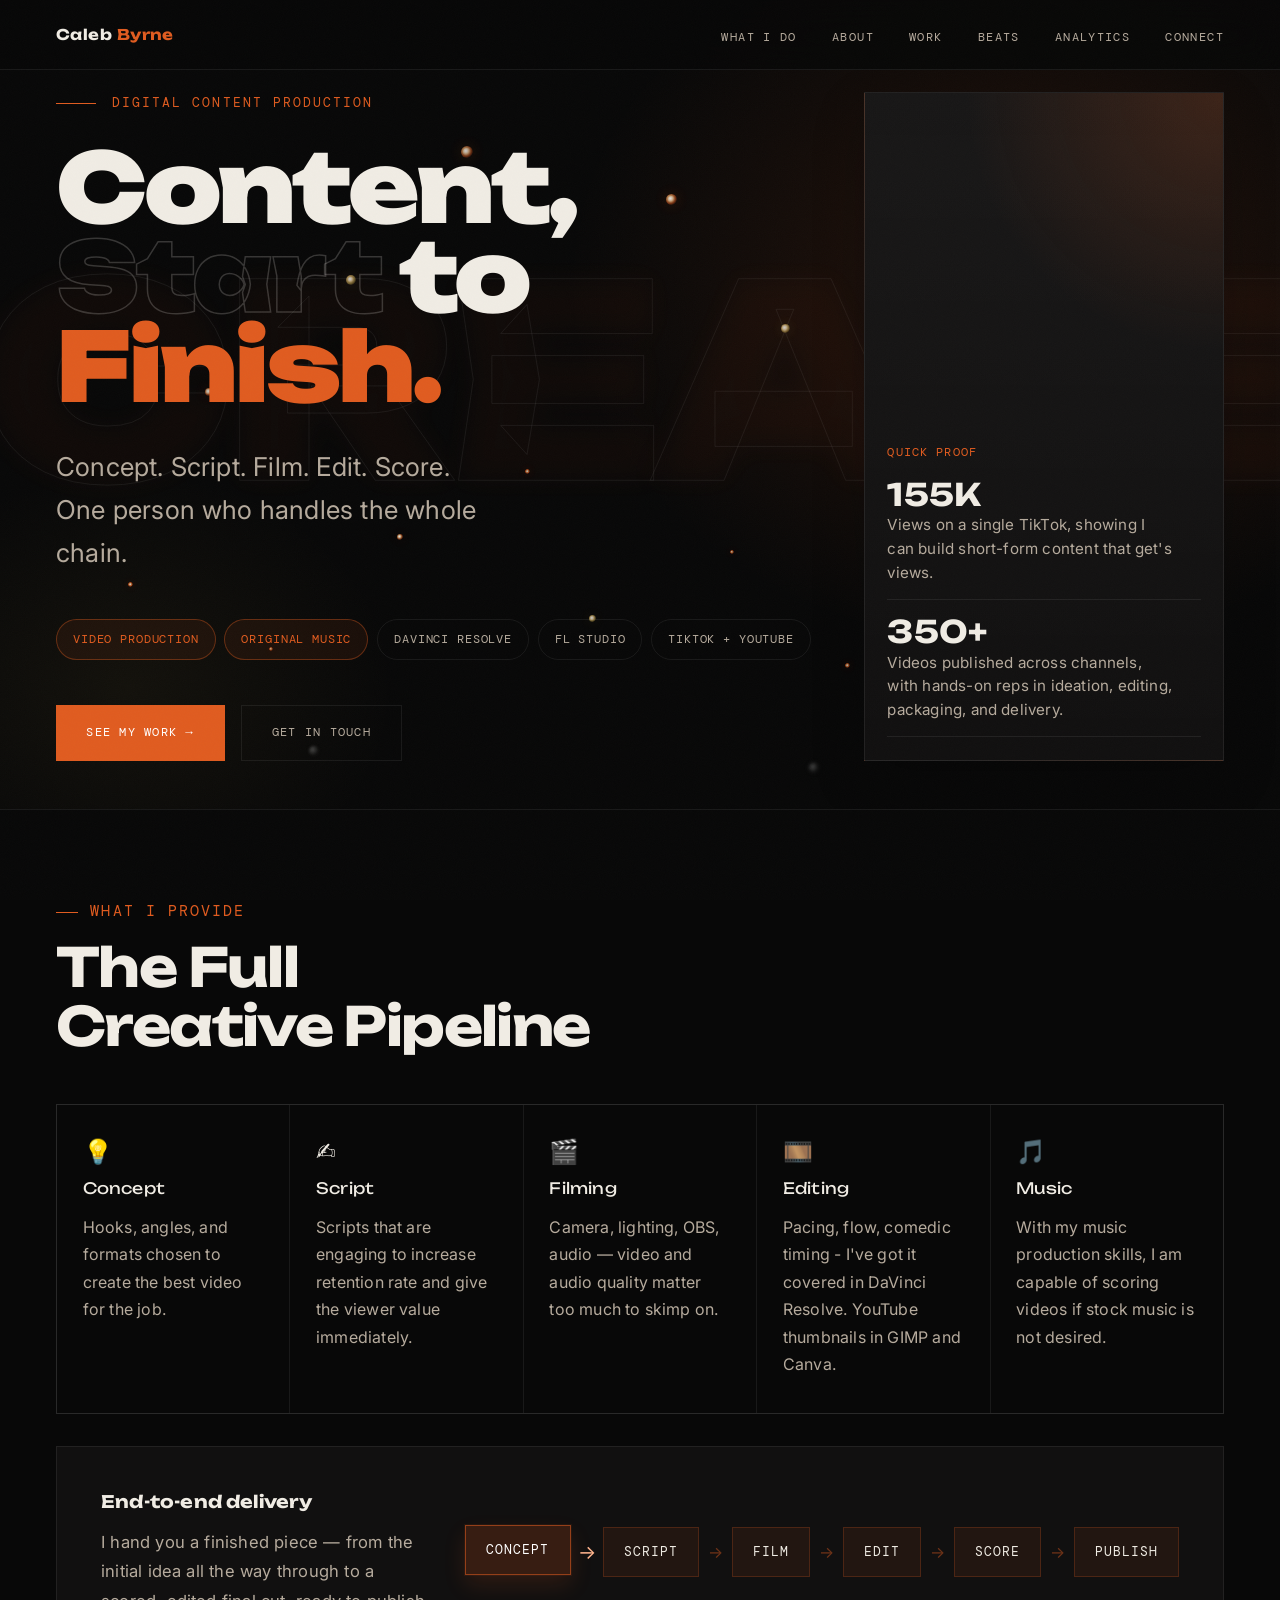
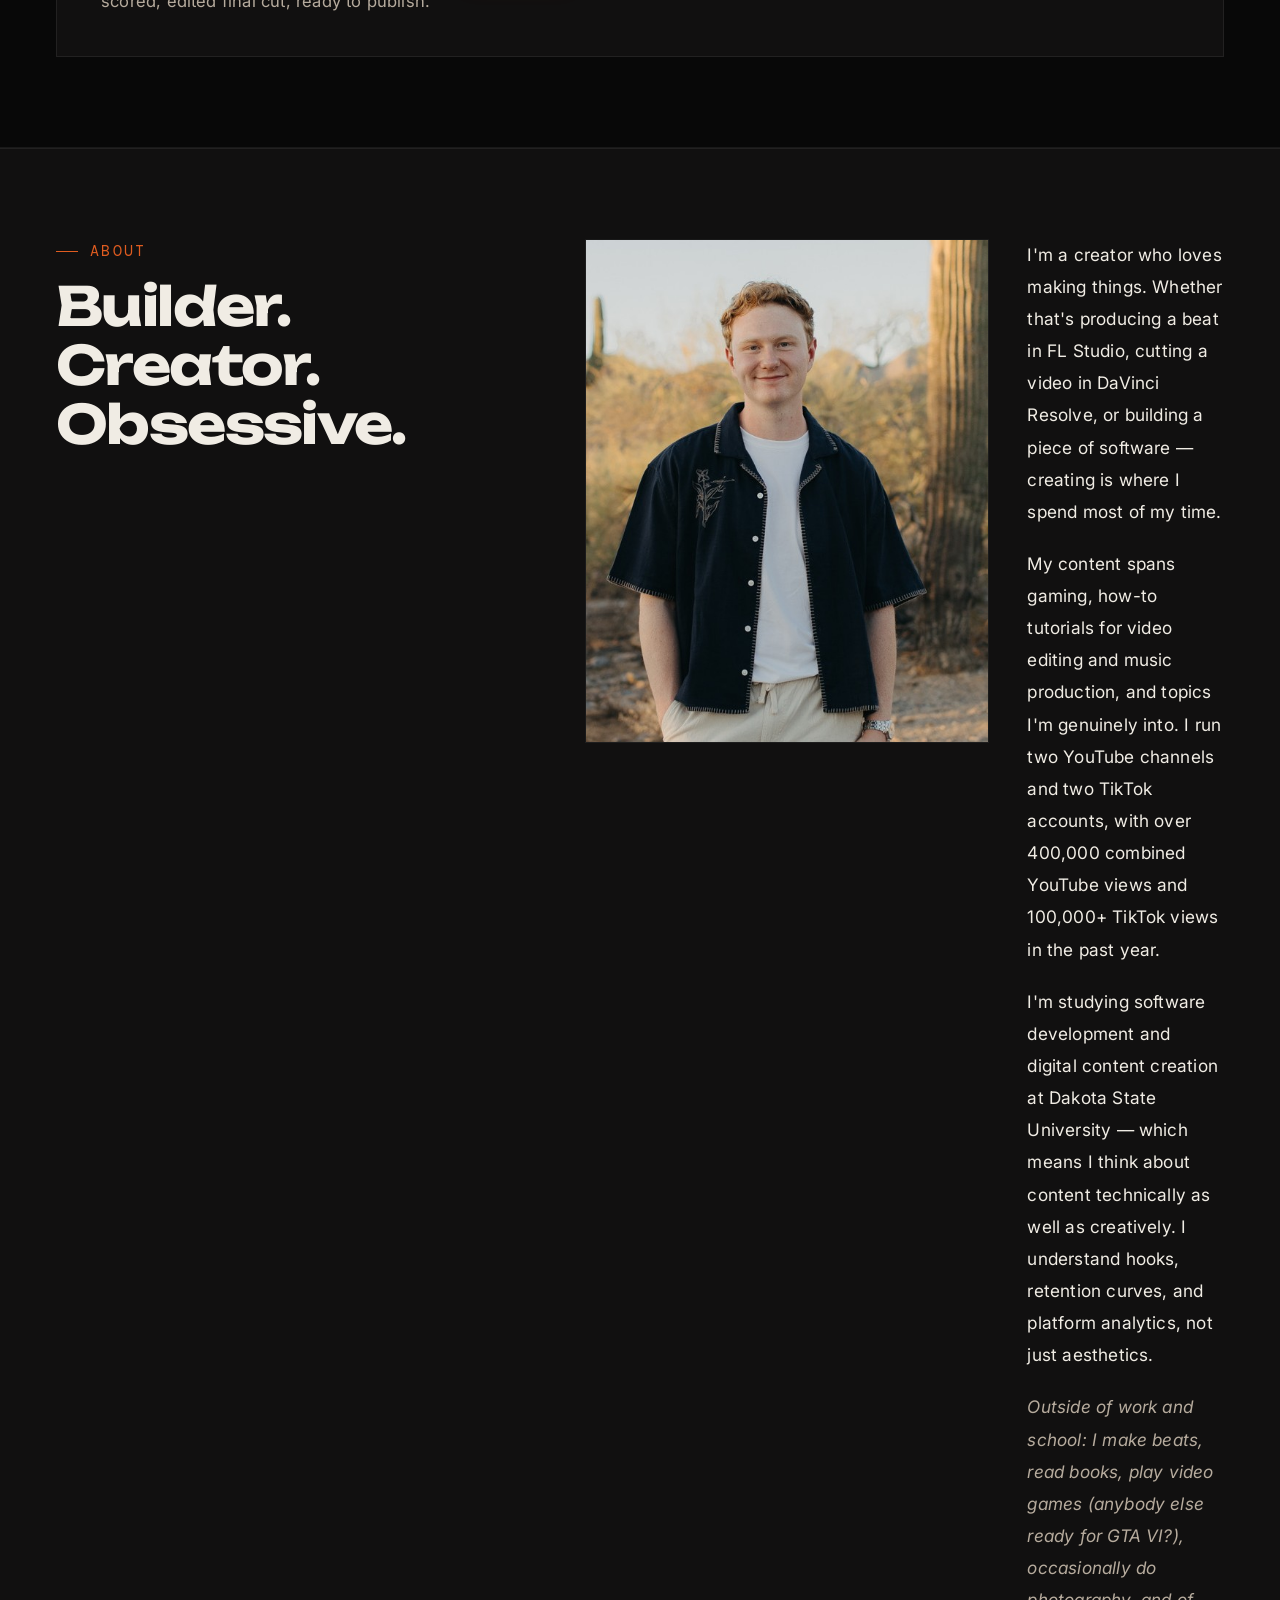
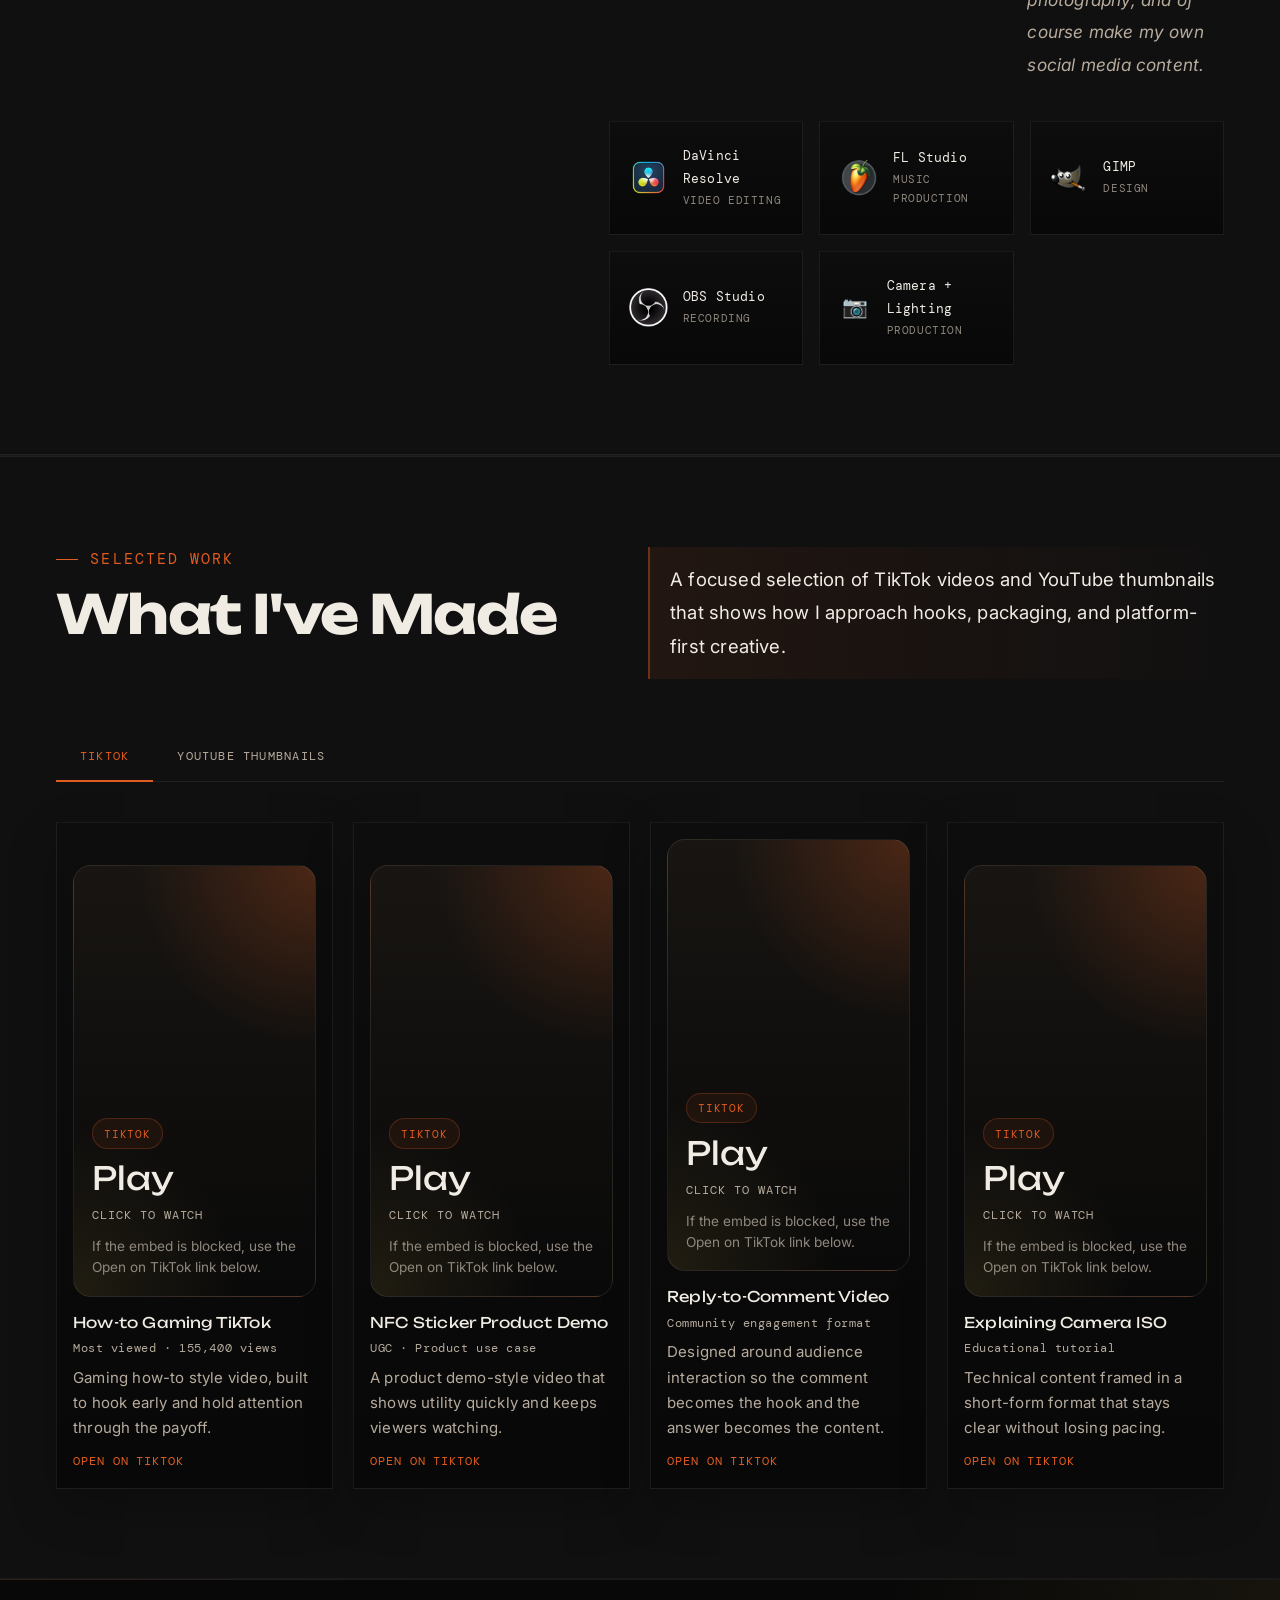
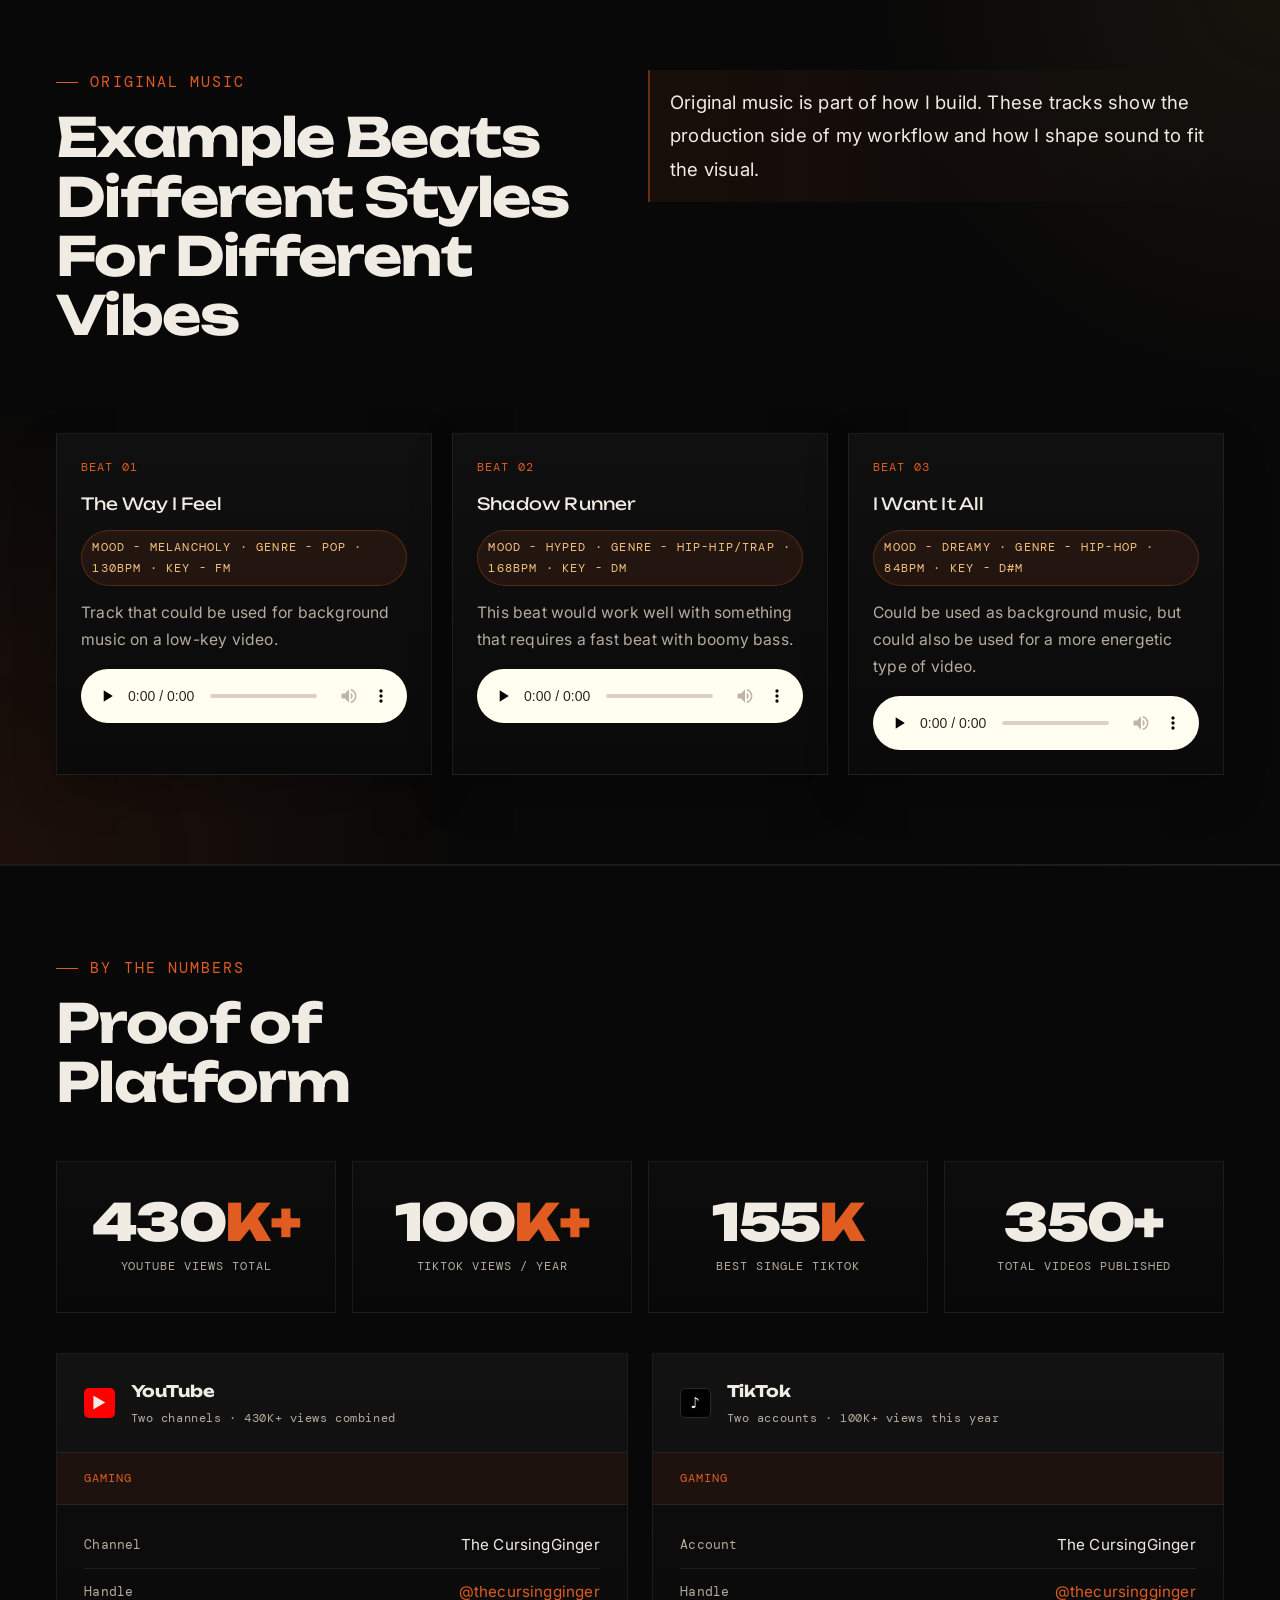
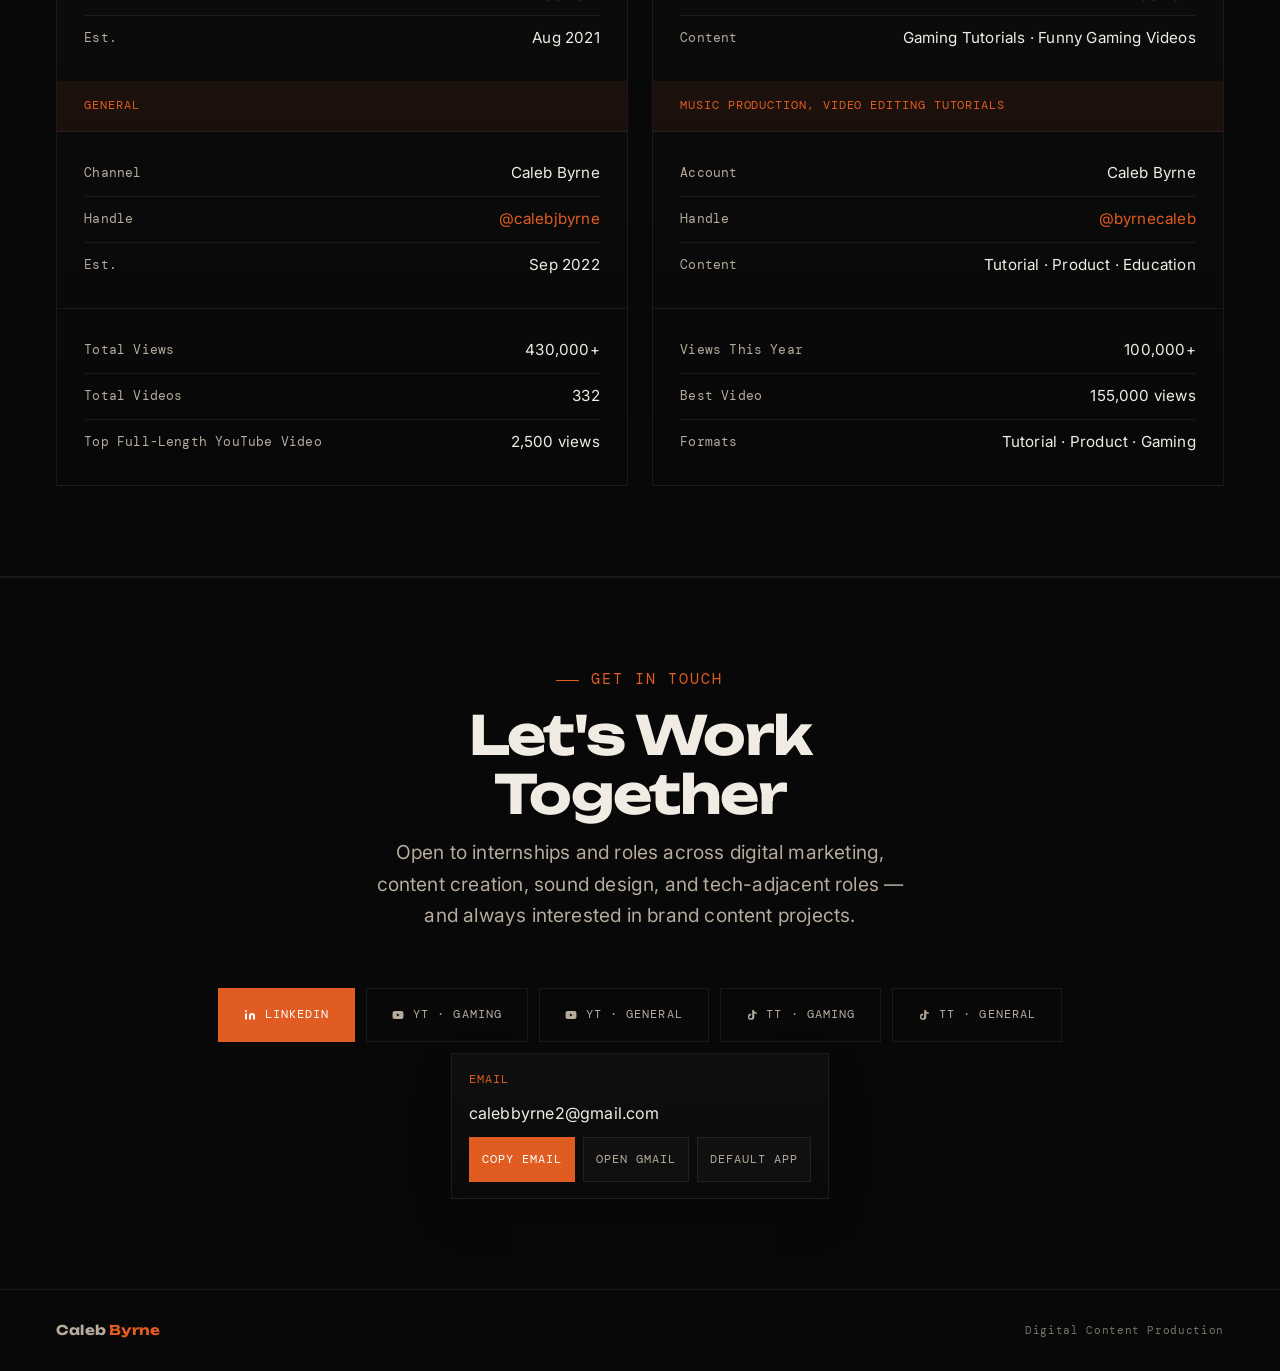
==== caleb-byrne-portfolio.html @ 78dc9e93 "Updated code to look better on mobile" ====
<!DOCTYPE html>
<html lang="en">
<head>
<meta charset="UTF-8">
<meta name="viewport" content="width=device-width, initial-scale=1.0">
<title>Caleb Byrne — Digital Content, Start to Finish</title>
<link href="https://fonts.googleapis.com/css2?family=Unbounded:wght@300;400;700;900&family=Inter:wght@400;500;600;700&family=DM+Mono:wght@400;500&display=swap" rel="stylesheet">
<link rel="stylesheet" href="caleb-byrne-portfolio.css">

</head>
<body>

<!-- NAV -->
<nav>
  <a href="#top" class="nav-logo">Caleb <em>Byrne</em></a>
  <button class="nav-toggle" type="button" aria-expanded="false" aria-controls="site-nav" aria-label="Open navigation">
    <span></span>
    <span></span>
    <span></span>
  </button>
  <!-- NAVIGATION TEXT: site logo and nav link labels -->
  <ul class="nav-links" id="site-nav">
    <li><a href="#what-i-do">What I Do</a></li>
    <li><a href="#about">About</a></li>
    <li><a href="#work">Work</a></li>
    <li><a href="#beats">Beats</a></li>
    <li><a href="#analytics">Analytics</a></li>
    <li><a href="#connect">Connect</a></li>
  </ul>
</nav>

<!-- HERO -->
<section class="hero" id="top">
  <div class="hero-particles" aria-hidden="true"></div>
  <div class="hero-bg-word">CREATE</div>

  <div class="hero-layout">
    <div class="hero-content">
      <!-- HERO TEXT: eyebrow, headline, intro paragraph, pills, and CTA labels -->
      <div class="hero-tag">Digital Content Production</div>
      <h1>Content,<br><span class="ghost">Start</span> to<br><span class="fire">Finish.</span></h1>
      <p class="hero-value">Concept. Script. Film. Edit. Score.<br>One person who handles the whole chain.</p>
      <div class="hero-pills">
        <span class="pill lit">Video Production</span>
        <span class="pill lit">Original Music</span>
        <span class="pill">DaVinci Resolve</span>
        <span class="pill">FL Studio</span>
        <span class="pill">TikTok + YouTube</span>
      </div>
      <div class="hero-ctas">
        <a href="#work" class="btn btn-primary">See My Work →</a>
        <a href="#connect" class="btn btn-ghost">Get In Touch</a>
      </div>
    </div>

    <!-- HERO PROOF TEXT: right-side quick proof stats -->
    <aside class="hero-proof appear">
      <div class="hero-proof-label">Quick Proof</div>
      <div class="hero-proof-stat">
        <strong>155K</strong>
        <span>Views on a single TikTok, showing I can build short-form content that get's views.</span>
      </div>
      <div class="hero-proof-stat">
        <strong>350+</strong>
        <span>Videos published across channels, with hands-on reps in ideation, editing, packaging, and delivery.</span>
      </div>
    </aside>
  </div>
 </section>

<div class="rule"></div>

<!-- WHAT I PROVIDE -->
<section id="what-i-do">
  <!-- WHAT I PROVIDE TEXT: section label and heading -->
  <div class="s-tag">What I Provide</div>
  <h2>The Full<br>Creative Pipeline</h2>
  <div class="provide-grid appear">
    <!-- WHAT I PROVIDE TEXT: service card titles and descriptions -->
    <div class="p-card">
      <div class="p-icon">💡</div>
      <div class="p-title">Concept</div>
      <div class="p-desc">Hooks, angles, and formats chosen to create the best video for the job.</div>
    </div>
    <div class="p-card">
      <div class="p-icon">✍️</div>
      <div class="p-title">Script</div>
      <div class="p-desc">Scripts that are engaging to increase retention rate and give the viewer value immediately.</div>
    </div>
    <div class="p-card">
      <div class="p-icon">🎬</div>
      <div class="p-title">Filming</div>
      <div class="p-desc">Camera, lighting, OBS, audio — video and audio quality matter too much to skimp on.</div>
    </div>
    <div class="p-card">
      <div class="p-icon">🎞️</div>
      <div class="p-title">Editing</div>
      <div class="p-desc">Pacing, flow, comedic timing - I've got it covered in DaVinci Resolve. YouTube thumbnails in GIMP and Canva.</div>
    </div>
    <div class="p-card">
      <div class="p-icon">🎵</div>
      <div class="p-title">Music</div>
      <div class="p-desc">With my music production skills, I am capable of scoring videos if stock music is not desired.</div>
    </div>
  </div>
  <div class="pipeline-bar appear">
    <!-- PIPELINE TEXT: delivery blurb and animated step labels -->
    <div class="pipeline-text">
      <strong>End-to-end delivery</strong>
      <p>I hand you a finished piece — from the initial idea all the way through to a scored, edited final cut, ready to publish.</p>
    </div>
    <div class="pipeline-steps">
      <span class="ps">Concept</span><span class="pa">→</span>
      <span class="ps">Script</span><span class="pa">→</span>
      <span class="ps">Film</span><span class="pa">→</span>
      <span class="ps">Edit</span><span class="pa">→</span>
      <span class="ps">Score</span><span class="pa">→</span>
      <span class="ps">Publish</span>
    </div>
  </div>
</section>

<div class="rule"></div>

<!-- ABOUT -->
<section class="about-sec" id="about">
  <div class="about-grid">
    <div>
      <!-- ABOUT TEXT: section label and heading -->
      <div class="s-tag">About</div>
      <h2>Builder.<br>Creator.<br>Obsessive.</h2>
    </div>
    <div class="appear">
      <div class="about-intro">
        <div class="about-photo-wrap">
          <img src="images/Arizona Portrait 2.1.jpeg" alt="Portrait of Caleb Byrne">
        </div>
        <div class="about-body">
          <!-- ABOUT TEXT: main bio paragraphs -->
          <p>I'm a creator who loves making things. Whether that's producing a beat in FL Studio, cutting a video in DaVinci Resolve, or building a piece of software — creating is where I spend most of my time.</p>
          <p>My content spans gaming, how-to tutorials for video editing and music production, and topics I'm genuinely into. I run two YouTube channels and two TikTok accounts, with over 400,000 combined YouTube views and 100,000+ TikTok views in the past year.</p>
          <p>I'm studying software development and digital content creation at Dakota State University — which means I think about content technically as well as creatively. I understand hooks, retention curves, and platform analytics, not just aesthetics.</p>
          <p>Outside of work and school: I make beats, read books, play video games (anybody else ready for GTA VI?), occasionally do photography, and of course make my own social media content.</p>
        </div>
      </div>
      <div class="tools-grid">
        <!-- TOOLS TEXT: tool names and categories -->
        <div class="t-card">
          <img src="images/DaVinci_Resolve_Studio.png" alt="DaVinci Resolve logo">
          <div><div class="t-name">DaVinci Resolve</div><div class="t-cat">Video Editing</div></div>
        </div>
        <div class="t-card">
          <img src="images/fl studio logo.png" alt="FL Studio logo">
          <div><div class="t-name">FL Studio</div><div class="t-cat">Music Production</div></div>
        </div>
        <div class="t-card">
          <img src="images/The_GIMP_icon_-_gnome.svg.png" alt="GIMP logo">
          <div><div class="t-name">GIMP</div><div class="t-cat">Design</div></div>
        </div>
        <div class="t-card">
          <img src="images/OBS_Studio_Logo.svg.png" alt="OBS Studio logo">
          <div><div class="t-name">OBS Studio</div><div class="t-cat">Recording</div></div>
        </div>
        <div class="t-card">
          <div class="t-icon">📷</div>
          <div><div class="t-name">Camera + Lighting</div><div class="t-cat">Production</div></div>
        </div>
      </div>
    </div>
  </div>
</section>

<div class="rule"></div>

<!-- WORK -->
<section class="work-sec" id="work">
  <!-- WORK TEXT: section label, heading, and tab labels -->
  <div class="work-head">
    <div>
      <div class="s-tag">Selected Work</div>
      <h2>What I've Made</h2>
    </div>
    <!-- WORK INTRO TEXT: right-side section description -->
    <p class="work-intro">A focused selection of TikTok videos and YouTube thumbnails that shows how I approach hooks, packaging, and platform-first creative.</p>
  </div>
  <div class="work-tabs">
    <button class="tab-btn on" onclick="switchTab(this,'tiktoks')">TikTok</button>
    <button class="tab-btn" onclick="switchTab(this,'thumbs')">YouTube Thumbnails</button>
  </div>
  <div id="tiktoks" class="panel on">
    <div class="w-grid w-grid-media">
      <!-- TIKTOK CARD TEXT: titles, meta lines, descriptions, and fallback links -->
      <article class="w-card w-card-media">
        <button
          class="w-media w-media-video"
          type="button"
          data-tiktok-embed
          data-src="https://www.tiktok.com/player/v1/7260364720480308523?autoplay=1&description=0&music_info=0&rel=0"
          data-link="https://www.tiktok.com/@thecursingginger/video/7260364720480308523"
          data-title="How-to Gaming TikTok">
          <span class="w-play-badge">TikTok</span>
          <span class="w-play-icon">Play</span>
          <span class="w-play-note">Click to watch</span>
        </button>
        <div class="w-copy">
          <div class="w-title">How-to Gaming TikTok</div>
          <div class="w-meta">Most viewed · 155,400 views</div>
          <div class="w-desc">Gaming how-to style video, built to hook early and hold attention through the payoff.</div>
          <a class="w-action" href="https://www.tiktok.com/@thecursingginger/video/7260364720480308523" target="_blank" rel="noopener noreferrer">Open on TikTok</a>
        </div>
      </article>
      <article class="w-card w-card-media">
        <button
          class="w-media w-media-video"
          type="button"
          data-tiktok-embed
          data-src="https://www.tiktok.com/player/v1/7506598535257705758?autoplay=1&description=0&music_info=0&rel=0"
          data-link="https://www.tiktok.com/@byrnecaleb/video/7506598535257705758"
          data-title="NFC Sticker Product Demo">
          <span class="w-play-badge">TikTok</span>
          <span class="w-play-icon">Play</span>
          <span class="w-play-note">Click to watch</span>
        </button>
        <div class="w-copy">
          <div class="w-title">NFC Sticker Product Demo</div>
          <div class="w-meta">UGC · Product use case</div>
          <div class="w-desc">A product demo-style video that shows utility quickly and keeps viewers watching.</div>
          <a class="w-action" href="https://www.tiktok.com/@byrnecaleb/video/7506598535257705758" target="_blank" rel="noopener noreferrer">Open on TikTok</a>
        </div>
      </article>
      <article class="w-card w-card-media">
        <button
          class="w-media w-media-video"
          type="button"
          data-tiktok-embed
          data-src="https://www.tiktok.com/player/v1/7506650069597310238?autoplay=1&description=0&music_info=0&rel=0"
          data-link="https://www.tiktok.com/@byrnecaleb/video/7506650069597310238"
          data-title="Reply-to-Comment Video">
          <span class="w-play-badge">TikTok</span>
          <span class="w-play-icon">Play</span>
          <span class="w-play-note">Click to watch</span>
        </button>
        <div class="w-copy">
          <div class="w-title">Reply-to-Comment Video</div>
          <div class="w-meta">Community engagement format</div>
          <div class="w-desc">Designed around audience interaction so the comment becomes the hook and the answer becomes the content.</div>
          <a class="w-action" href="https://www.tiktok.com/@byrnecaleb/video/7506650069597310238" target="_blank" rel="noopener noreferrer">Open on TikTok</a>
        </div>
      </article>
      <article class="w-card w-card-media">
        <button
          class="w-media w-media-video"
          type="button"
          data-tiktok-embed
          data-src="https://www.tiktok.com/player/v1/7514475788343741726?autoplay=1&description=0&music_info=0&rel=0"
          data-link="https://www.tiktok.com/@byrnecaleb/video/7514475788343741726"
          data-title="Explaining Camera ISO">
          <span class="w-play-badge">TikTok</span>
          <span class="w-play-icon">Play</span>
          <span class="w-play-note">Click to watch</span>
        </button>
        <div class="w-copy">
          <div class="w-title">Explaining Camera ISO</div>
          <div class="w-meta">Educational tutorial</div>
          <div class="w-desc">Technical content framed in a short-form format that stays clear without losing pacing.</div>
          <a class="w-action" href="https://www.tiktok.com/@byrnecaleb/video/7514475788343741726" target="_blank" rel="noopener noreferrer">Open on TikTok</a>
        </div>
      </article>
    </div>
  </div>
  <div id="thumbs" class="panel">
    <div class="w-grid w-grid-media">
      <!-- THUMBNAIL CARD TEXT: titles, meta lines, and descriptions -->
      <article class="w-card w-card-media">
        <div class="w-media w-media-thumb">
          <img src="images/thumbnail idea 1 (better color).png" alt="Gaming Video Thumbnail">
        </div>
        <div class="w-copy">
          <div class="w-title">Gaming Video Thumbnail</div>
          <div class="w-meta">Gaming · reaction style thumbnail</div>
          <div class="w-desc">Built around expression - gaming video style.</div>
        </div>
      </article>
      <article class="w-card w-card-media">
        <div class="w-media w-media-thumb">
          <img src="images/thumbnail idea 1.png" alt="Character Gameplay Video thumbnail">
        </div>
        <div class="w-copy">
          <div class="w-title">Character Gameplay Video</div>
          <div class="w-meta">Gameplay · character-forward framing</div>
          <div class="w-desc">Composed to center the subject to clearly show what the video will be about.</div>
        </div>
      </article>
      <article class="w-card w-card-media">
        <div class="w-media w-media-thumb">
          <img src="images/YouTube thumbnail 4.png" alt="Philips SPH9500 Review thumbnail">
        </div>
        <div class="w-copy">
          <div class="w-title">Philips SPH9500 Review</div>
          <div class="w-meta">Review · product review</div>
          <div class="w-desc">The hook is front-loaded visually so the value proposition lands before the title is ever read.</div>
        </div>
      </article>
      <article class="w-card w-card-media">
        <div class="w-media w-media-thumb">
          <img src="images/Thumbnail Idea 1.jpg" alt="Samson Q2U Review thumbnail">
        </div>
        <div class="w-copy">
          <div class="w-title">Samson Q2U Review</div>
          <div class="w-meta">Audio gear · product review</div>
          <div class="w-desc">A review of the Samson Q2U - product clarity in the thumbnail was the focus.</div>
        </div>
      </article>
    </div>
  </div>
</section>

<div class="rule"></div>

<!-- BEATS -->
<section class="beats-sec" id="beats">
  <!-- BEATS TEXT: section label, heading, intro, card titles, descriptions, and file notes -->
  <div class="beats-head appear">
    <div>
      <div class="s-tag">Original Music</div>
      <h2>Example Beats<br>Different Styles For Different Vibes</h2>
    </div>
    <!-- BEATS INTRO TEXT: right-side section description -->
    <p class="beats-intro">Original music is part of how I build. These tracks show the production side of my workflow and how I shape sound to fit the visual.</p>
  </div>

  <div class="beats-grid appear">
    <article class="beat-card">
      <div class="beat-topline">Beat 01</div>
      <h3>The Way I Feel</h3>
      <div class="beat-meta">Mood - Melancholy · Genre - Pop · 130BPM · Key - Fm </div>
      <p>Track that could be used for background music on a low-key video.</p>
      <!-- BEAT FILE: replace beats/The Way I Feel (Entire Beat).mp3 with your preferred exported audio file if needed -->
      <audio controls preload="none">
        <source src="beats/The Way I Feel (Entire Beat).mp3" type="audio/mpeg">
        Your browser does not support the audio element.
      </audio>
    </article>

    <article class="beat-card">
      <div class="beat-topline">Beat 02</div>
      <h3>Shadow Runner</h3>
      <div class="beat-meta">Mood - Hyped · Genre - Hip-Hip/Trap · 168BPM · Key - Dm</div>
      <p>This beat would work well with something that requires a fast beat with boomy bass.</p>
      <!-- BEAT FILE: replace beats/Shadow Runner.mp3 with your preferred exported audio file if needed -->
      <audio controls preload="none">
        <source src="beats/Shadow Runner.mp3" type="audio/mpeg">
        Your browser does not support the audio element.
      </audio>
    </article>

    <article class="beat-card">
      <div class="beat-topline">Beat 03</div>
      <h3>I Want It All</h3>
      <div class="beat-meta">Mood - Dreamy · Genre - Hip-Hop · 84BPM · Key - D#m</div>
      <p>Could be used as background music, but could also be used for a more energetic type of video.</p>
      <!-- BEAT FILE: replace beats/I want it all v2.mp3 with your preferred exported audio file if needed -->
      <audio controls preload="none">
        <source src="beats/I want it all v2.mp3" type="audio/mpeg">
        Your browser does not support the audio element.
      </audio>
    </article>
  </div>
</section>

<div class="rule"></div>

<!-- ANALYTICS -->
<section id="analytics">
  <!-- ANALYTICS TEXT: section label and heading -->
  <div class="s-tag">By The Numbers</div>
  <h2>Proof of<br>Platform</h2>
  <!-- ANALYTICS TEXT: top stat cards -->
  <div class="stats-row appear">
    <div class="s-cell"><div class="s-num">430<em>K+</em></div><div class="s-lbl">YouTube Views Total</div></div>
    <div class="s-cell"><div class="s-num">100<em>K+</em></div><div class="s-lbl">TikTok Views / Year</div></div>
    <div class="s-cell"><div class="s-num">155<em>K</em></div><div class="s-lbl">Best Single TikTok</div></div>
    <div class="s-cell"><div class="s-num">350+</div><div class="s-lbl">Total Videos Published</div></div>
  </div>
  <div class="pl-grid appear">

    <!-- ANALYTICS TEXT: YouTube platform block -->
    <div class="pl-block">
      <div class="pl-head">
        <div class="pl-ico yt-ico">▶</div>
        <div><div class="pl-name">YouTube</div><div class="pl-sub">Two channels · 430K+ views combined</div></div>
      </div>
      <div class="ch-label">Gaming</div>
      <div class="pl-body">
        <div class="pl-row"><span class="pl-k">Channel</span><span class="pl-v">The CursingGinger</span></div>
        <div class="pl-row"><span class="pl-k">Handle</span><span class="pl-v"><a href="https://youtube.com/@thecursingginger" target="_blank" rel="noopener noreferrer">@thecursingginger</a></span></div>
        <div class="pl-row"><span class="pl-k">Est.</span><span class="pl-v">Aug 2021</span></div>
      </div>
      <div class="ch-label">General</div>
      <div class="pl-body">
        <div class="pl-row"><span class="pl-k">Channel</span><span class="pl-v">Caleb Byrne</span></div>
        <div class="pl-row"><span class="pl-k">Handle</span><span class="pl-v"><a href="https://youtube.com/@calebjbyrne" target="_blank" rel="noopener noreferrer">@calebjbyrne</a></span></div>
        <div class="pl-row"><span class="pl-k">Est.</span><span class="pl-v">Sep 2022</span></div>
      </div>
      <div class="pl-body pl-divider">
        <div class="pl-row"><span class="pl-k">Total Views</span><span class="pl-v">430,000+</span></div>
        <div class="pl-row"><span class="pl-k">Total Videos</span><span class="pl-v">332</span></div>
        <div class="pl-row" style="border:none"><span class="pl-k">Top Full-Length YouTube Video</span><span class="pl-v">2,500 views</span></div>
      </div>
    </div>

    <!-- ANALYTICS TEXT: TikTok platform block -->
    <div class="pl-block">
      <div class="pl-head">
        <div class="pl-ico tt-ico">♪</div>
        <div><div class="pl-name">TikTok</div><div class="pl-sub">Two accounts · 100K+ views this year</div></div>
      </div>
      <div class="ch-label">Gaming</div>
      <div class="pl-body">
        <div class="pl-row"><span class="pl-k">Account</span><span class="pl-v">The CursingGinger</span></div>
        <div class="pl-row"><span class="pl-k">Handle</span><span class="pl-v"><a href="https://www.tiktok.com/@thecursingginger" target="_blank" rel="noopener noreferrer">@thecursingginger</a></span></div>
        <div class="pl-row"><span class="pl-k">Content</span><span class="pl-v">Gaming Tutorials · Funny Gaming Videos</span></div>
      </div>
      <div class="ch-label">Music Production, Video Editing Tutorials</div>
      <div class="pl-body">
        <div class="pl-row"><span class="pl-k">Account</span><span class="pl-v">Caleb Byrne</span></div>
        <div class="pl-row"><span class="pl-k">Handle</span><span class="pl-v"><a href="https://www.tiktok.com/@byrnecaleb" target="_blank" rel="noopener noreferrer">@byrnecaleb</a></span></div>
        <div class="pl-row"><span class="pl-k">Content</span><span class="pl-v">Tutorial · Product · Education</span></div>
      </div>
      <div class="pl-body pl-divider">
        <div class="pl-row"><span class="pl-k">Views This Year</span><span class="pl-v">100,000+</span></div>
        <div class="pl-row"><span class="pl-k">Best Video</span><span class="pl-v">155,000 views</span></div>
        <div class="pl-row" style="border:none"><span class="pl-k">Formats</span><span class="pl-v">Tutorial · Product · Gaming</span></div>
      </div>
    </div>

  </div>
</section>

<div class="rule"></div>

<!-- CONNECT -->
<section class="connect-sec" id="connect">
  <!-- CONNECT TEXT: section label, heading, and intro paragraph -->
  <div class="s-tag" style="justify-content:center;">Get In Touch</div>
  <h2>Let's Work<br>Together</h2>
  <p class="c-lead">Open to internships and roles across digital marketing, content creation, sound design, and tech-adjacent roles — and always interested in brand content projects.</p>
  <div class="c-links">
    <!-- CONNECT TEXT: contact link labels -->
    <a href="https://www.linkedin.com/in/calebbyrne/" target="_blank" rel="noopener noreferrer" class="c-link primary">
      <svg width="12" height="12" viewBox="0 0 24 24" fill="currentColor"><path d="M16 8a6 6 0 0 1 6 6v7h-4v-7a2 2 0 0 0-4 0v7h-4v-7a6 6 0 0 1 6-6z"/><rect x="2" y="9" width="4" height="12"/><circle cx="4" cy="4" r="2"/></svg>
      LinkedIn
    </a>
    <a href="https://youtube.com/@thecursingginger" target="_blank" rel="noopener noreferrer" class="c-link">
      <svg width="12" height="12" viewBox="0 0 24 24" fill="currentColor"><path d="M22.54 6.42a2.78 2.78 0 0 0-1.95-1.95C18.88 4 12 4 12 4s-6.88 0-8.59.47A2.78 2.78 0 0 0 1.46 6.42 29 29 0 0 0 1 12a29 29 0 0 0 .46 5.58 2.78 2.78 0 0 0 1.95 1.95C5.12 20 12 20 12 20s6.88 0 8.59-.47a2.78 2.78 0 0 0 1.95-1.95A29 29 0 0 0 23 12a29 29 0 0 0-.46-5.58z"/><polygon points="9.75 15.02 15.5 12 9.75 8.98 9.75 15.02" fill="#080808"/></svg>
      YT · Gaming
    </a>
    <a href="https://youtube.com/@calebjbyrne" target="_blank" rel="noopener noreferrer" class="c-link">
      <svg width="12" height="12" viewBox="0 0 24 24" fill="currentColor"><path d="M22.54 6.42a2.78 2.78 0 0 0-1.95-1.95C18.88 4 12 4 12 4s-6.88 0-8.59.47A2.78 2.78 0 0 0 1.46 6.42 29 29 0 0 0 1 12a29 29 0 0 0 .46 5.58 2.78 2.78 0 0 0 1.95 1.95C5.12 20 12 20 12 20s6.88 0 8.59-.47a2.78 2.78 0 0 0 1.95-1.95A29 29 0 0 0 23 12a29 29 0 0 0-.46-5.58z"/><polygon points="9.75 15.02 15.5 12 9.75 8.98 9.75 15.02" fill="#080808"/></svg>
      YT · General
    </a>
    <a href="https://www.tiktok.com/@thecursingginger" target="_blank" rel="noopener noreferrer" class="c-link">
      <svg width="12" height="12" viewBox="0 0 24 24" fill="currentColor"><path d="M19.59 6.69a4.83 4.83 0 0 1-3.77-4.25V2h-3.45v13.67a2.89 2.89 0 0 1-5.77.39 2.89 2.89 0 0 1 2.89-2.89c.28 0 .54.04.79.1V9.01a6.34 6.34 0 0 0-6.34 6.29 6.34 6.34 0 0 0 6.34 6.34 6.34 6.34 0 0 0 6.33-6.34V8.69a8.18 8.18 0 0 0 4.78 1.52V6.73a4.85 4.85 0 0 1-1.01-.04z"/></svg>
      TT · Gaming
    </a>
    <a href="https://www.tiktok.com/@byrnecaleb" target="_blank" rel="noopener noreferrer" class="c-link">
      <svg width="12" height="12" viewBox="0 0 24 24" fill="currentColor"><path d="M19.59 6.69a4.83 4.83 0 0 1-3.77-4.25V2h-3.45v13.67a2.89 2.89 0 0 1-5.77.39 2.89 2.89 0 0 1 2.89-2.89c.28 0 .54.04.79.1V9.01a6.34 6.34 0 0 0-6.34 6.29 6.34 6.34 0 0 0 6.34 6.34 6.34 6.34 0 0 0 6.33-6.34V8.69a8.18 8.18 0 0 0 4.78 1.52V6.73a4.85 4.85 0 0 1-1.01-.04z"/></svg>
      TT · General
    </a>
    <div class="c-email-card">
      <!-- EMAIL CONTACT TEXT: email label, address, helper copy, and action labels -->
      <div class="c-email-label">Email</div>
      <div class="c-email-address">calebbyrne2@gmail.com</div>
      <div class="c-email-actions">
        <button class="c-email-action is-primary" type="button" data-email-action="copy">Copy Email</button>
        <a class="c-email-action" href="https://mail.google.com/mail/?view=cm&fs=1&to=calebbyrne2@gmail.com" target="_blank" rel="noopener noreferrer">Open Gmail</a>
        <a class="c-email-action" href="mailto:calebbyrne2@gmail.com">Default App</a>
      </div>
    </div>
  </div>
</section>

<!-- FOOTER -->
<footer>
  <!-- FOOTER TEXT: footer brand and subtitle -->
  <div class="f-mark">Caleb <em>Byrne</em></div>
  <div class="f-note">Digital Content Production</div>
</footer>

<script>
  const emailAddress = 'calebbyrne2@gmail.com';
  const navToggle = document.querySelector('.nav-toggle');
  const navLinks = document.querySelector('.nav-links');
  const navLinkAnchors = Array.from(document.querySelectorAll('.nav-links a'));
  const emailCopyButton = document.querySelector('[data-email-action="copy"]');

  function closeMobileNav() {
    if (!navToggle || !navLinks) return;
    navToggle.setAttribute('aria-expanded', 'false');
    navLinks.classList.remove('is-open');
    document.body.classList.remove('nav-open');
  }

  if (navToggle && navLinks) {
    navToggle.addEventListener('click', () => {
      const isOpen = navToggle.getAttribute('aria-expanded') === 'true';
      navToggle.setAttribute('aria-expanded', String(!isOpen));
      navLinks.classList.toggle('is-open', !isOpen);
      document.body.classList.toggle('nav-open', !isOpen);
    });

    navLinkAnchors.forEach((link) => {
      link.addEventListener('click', closeMobileNav);
    });

    window.addEventListener('resize', () => {
      if (window.innerWidth > 580) closeMobileNav();
    });
  }

  if (emailCopyButton) {
    emailCopyButton.addEventListener('click', async () => {
      try {
        await navigator.clipboard.writeText(emailAddress);
        emailCopyButton.textContent = 'Email copied';
      } catch (error) {
        window.prompt('Copy this email address:', emailAddress);
      }

      window.setTimeout(() => {
        emailCopyButton.textContent = 'Copy email address';
      }, 1800);
    });
  }

  function switchTab(btn, id) {
    document.querySelectorAll('.tab-btn').forEach(t => t.classList.remove('on'));
    document.querySelectorAll('.panel').forEach(p => p.classList.remove('on'));
    if (id !== 'tiktoks') resetTikTokEmbeds();
    btn.classList.add('on');
    document.getElementById(id).classList.add('on');
  }

  function createTikTokPreview(button) {
    button.innerHTML = `
      <span class="w-play-badge">TikTok</span>
      <span class="w-play-icon">Play</span>
      <span class="w-play-note">Click to watch</span>
      <span class="w-play-fallback">If the embed is blocked, use the Open on TikTok link below.</span>
    `;
  }

  function resetTikTokEmbeds(activeButton) {
    document.querySelectorAll('[data-tiktok-embed]').forEach(button => {
      if (button !== activeButton && button.classList.contains('is-playing')) {
        button.classList.remove('is-playing');
        createTikTokPreview(button);
      }
    });
  }

  document.querySelectorAll('[data-tiktok-embed]').forEach(button => {
    createTikTokPreview(button);
    button.addEventListener('click', () => {
      if (button.classList.contains('is-playing')) return;
      resetTikTokEmbeds(button);
      button.classList.add('is-playing');
      button.innerHTML = `
        <iframe
          src="${button.dataset.src}"
          title="${button.dataset.title}"
          loading="lazy"
          allowfullscreen>
        </iframe>
      `;
    });
  });

  const io = new IntersectionObserver((entries) => {
    entries.forEach((e, i) => {
      if (e.isIntersecting) {
        setTimeout(() => e.target.classList.add('in'), i * 60);
        io.unobserve(e.target);
      }
    });
  }, { threshold: 0.08 });
  document.querySelectorAll('.appear').forEach(el => io.observe(el));

  const hero = document.querySelector('.hero');
  const heroWord = document.querySelector('.hero-bg-word');
  const heroParticles = document.querySelector('.hero-particles');
  const pipelineBar = document.querySelector('.pipeline-bar');
  const pipelineSteps = Array.from(document.querySelectorAll('.pipeline-steps .ps'));
  const pipelineArrows = Array.from(document.querySelectorAll('.pipeline-steps .pa'));

  function updateHeroMotion() {
    if (!hero || !heroWord) return;
    const rect = hero.getBoundingClientRect();
    const heroHeight = Math.max(rect.height, 1);
    const progress = Math.min(Math.max(-rect.top / heroHeight, 0), 1);
    const translateY = -55 - progress * 14;
    const scale = 1 + progress * 0.12;
    const opacity = 0.5 - progress * 0.16;
    heroWord.style.transform = `translate(-50%, ${translateY}%) scale(${scale})`;
    heroWord.style.opacity = `${Math.max(opacity, 0.24)}`;
  }

  updateHeroMotion();
  window.addEventListener('scroll', updateHeroMotion, { passive: true });
  window.addEventListener('resize', updateHeroMotion);

  if (hero && heroParticles) {
    const particleConfig = [
      { x: 10, y: 72, size: 5, depth: 10, delay: '0s', duration: '9s', glow: 'ember', driftX: 10, driftY: -32, blur: 0 },
      { x: 16, y: 48, size: 8, depth: 16, delay: '-2.4s', duration: '11s', glow: 'fire', driftX: 16, driftY: -46, blur: 0.3 },
      { x: 21, y: 80, size: 4, depth: 8, delay: '-1s', duration: '8.5s', glow: 'ember', driftX: 8, driftY: -24, blur: 0 },
      { x: 27, y: 34, size: 10, depth: 18, delay: '-4s', duration: '12s', glow: 'gold', driftX: -10, driftY: -38, blur: 0.4 },
      { x: 31, y: 66, size: 6, depth: 12, delay: '-3.2s', duration: '9.8s', glow: 'fire', driftX: 12, driftY: -34, blur: 0.1 },
      { x: 36, y: 18, size: 12, depth: 22, delay: '-6s', duration: '13s', glow: 'fire', driftX: 18, driftY: -42, blur: 0.5 },
      { x: 41, y: 58, size: 5, depth: 10, delay: '-1.8s', duration: '8.9s', glow: 'ember', driftX: 7, driftY: -28, blur: 0 },
      { x: 46, y: 76, size: 7, depth: 15, delay: '-5.2s', duration: '10.5s', glow: 'gold', driftX: -6, driftY: -30, blur: 0.2 },
      { x: 52, y: 24, size: 11, depth: 24, delay: '-2.8s', duration: '12.8s', glow: 'fire', driftX: -14, driftY: -48, blur: 0.4 },
      { x: 57, y: 68, size: 4, depth: 8, delay: '-4.6s', duration: '8.1s', glow: 'ember', driftX: 6, driftY: -22, blur: 0 },
      { x: 61, y: 40, size: 9, depth: 20, delay: '-7s', duration: '11.4s', glow: 'gold', driftX: 11, driftY: -40, blur: 0.3 },
      { x: 66, y: 82, size: 5, depth: 9, delay: '-2s', duration: '9.1s', glow: 'ember', driftX: -8, driftY: -26, blur: 0 },
      { x: 71, y: 30, size: 13, depth: 28, delay: '-3.8s', duration: '13.5s', glow: 'fire', driftX: 20, driftY: -52, blur: 0.6 },
      { x: 76, y: 62, size: 7, depth: 15, delay: '-6.2s', duration: '10.2s', glow: 'gold', driftX: -9, driftY: -34, blur: 0.2 },
      { x: 82, y: 44, size: 10, depth: 19, delay: '-1.5s', duration: '11.6s', glow: 'fire', driftX: 12, driftY: -38, blur: 0.3 },
      { x: 88, y: 74, size: 4, depth: 8, delay: '-5.5s', duration: '8.7s', glow: 'ember', driftX: 6, driftY: -20, blur: 0 },
      { x: 92, y: 28, size: 8, depth: 17, delay: '-4.1s', duration: '10.8s', glow: 'gold', driftX: -12, driftY: -36, blur: 0.3 },
      { x: 24, y: 92, size: 14, depth: 30, delay: '-2.7s', duration: '14s', glow: 'smoke', driftX: 18, driftY: -56, blur: 1.2 },
      { x: 63, y: 94, size: 16, depth: 34, delay: '-7.4s', duration: '15.5s', glow: 'smoke', driftX: -14, driftY: -60, blur: 1.4 },
      { x: 79, y: 90, size: 12, depth: 26, delay: '-3.1s', duration: '13.2s', glow: 'smoke', driftX: 10, driftY: -44, blur: 1.1 }
    ];

    particleConfig.forEach((particle, index) => {
      const el = document.createElement('span');
      el.className = `hero-particle${index % 4 === 0 ? ' follow' : ''}`;
      el.style.setProperty('--x', `${particle.x}%`);
      el.style.setProperty('--y', `${particle.y}%`);
      el.style.setProperty('--size', `${particle.size}px`);
      el.style.setProperty('--depth', `${particle.depth}px`);
      el.style.setProperty('--delay', particle.delay);
      el.style.setProperty('--duration', particle.duration);
      el.style.setProperty('--drift-x', `${particle.driftX}px`);
      el.style.setProperty('--drift-y', `${particle.driftY}px`);
      el.style.setProperty('--blur', `${particle.blur}px`);
      el.style.setProperty('--mouse-factor', `${index % 4 === 0 ? 0.28 : 0.12}`);
      el.dataset.glow = particle.glow;
      heroParticles.appendChild(el);
    });

    hero.addEventListener('mousemove', (event) => {
      const rect = hero.getBoundingClientRect();
      const mouseX = ((event.clientX - rect.left) / rect.width - 0.5) * 2;
      const mouseY = ((event.clientY - rect.top) / rect.height - 0.5) * 2;
      hero.style.setProperty('--mouse-x', mouseX.toFixed(3));
      hero.style.setProperty('--mouse-y', mouseY.toFixed(3));
    });

    hero.addEventListener('mouseleave', () => {
      hero.style.setProperty('--mouse-x', '0');
      hero.style.setProperty('--mouse-y', '0');
    });
  }

  let pipelineIndex = 0;
  let pipelineTimer = null;

  function stopPipelineMotion() {
    if (pipelineTimer) {
      window.clearInterval(pipelineTimer);
      pipelineTimer = null;
    }
  }

  function runPipelineMotion() {
    pipelineSteps.forEach((step, index) => {
      step.classList.toggle('is-live', index === pipelineIndex);
    });

    pipelineArrows.forEach((arrow, index) => {
      arrow.classList.toggle('is-live', index === pipelineIndex || index === pipelineIndex - 1);
    });

    pipelineIndex = (pipelineIndex + 1) % pipelineSteps.length;
  }

  function startPipelineMotion() {
    if (!pipelineSteps.length || pipelineTimer || document.hidden) return;
    runPipelineMotion();
    pipelineTimer = window.setInterval(runPipelineMotion, 950);
  }

  if (pipelineBar && pipelineSteps.length) {
    const pipelineObserver = new IntersectionObserver((entries) => {
      entries.forEach((entry) => {
        if (entry.target !== pipelineBar) return;
        if (entry.isIntersecting) {
          startPipelineMotion();
        } else {
          stopPipelineMotion();
        }
      });
    }, { threshold: 0.35 });

    pipelineObserver.observe(pipelineBar);

    document.addEventListener('visibilitychange', () => {
      if (document.hidden) {
        stopPipelineMotion();
      } else {
        const rect = pipelineBar.getBoundingClientRect();
        const isVisible = rect.top < window.innerHeight * 0.85 && rect.bottom > window.innerHeight * 0.15;
        if (isVisible) startPipelineMotion();
      }
    });
  }
</script>
</body>
</html>
---- caleb-byrne-portfolio.css ----
*, *::before, *::after { box-sizing: border-box; margin: 0; padding: 0; }

  :root {
    --bg:       #080808;
    --ink:      #f0ece4;
    --muted:    #b6ab9d;
    --soft:     #8f877d;
    --dim:      #111010;
    --rule:     rgba(255,255,255,0.07);
    --fire:     #e05c20;
    --gold:     #c9a84c;
    --fire-dim: rgba(224,92,32,0.08);
  }

  html { scroll-behavior: smooth; }

  body {
    background: var(--bg);
    color: var(--ink);
    font-family: 'Inter', system-ui, -apple-system, BlinkMacSystemFont, "Segoe UI", sans-serif;
    font-size: clamp(19px, 1rem + 0.25vw, 21px);
    line-height: 1.75;
    letter-spacing: 0.01em;
    text-rendering: optimizeLegibility;
    -webkit-font-smoothing: antialiased;
    overflow-x: hidden;
  }

  /* Subtle grain */
  body::before {
    content: '';
    position: fixed;
    inset: 0;
    pointer-events: none;
    z-index: 9999;
    opacity: 0.022;
    background-image: url("data:image/svg+xml,%3Csvg viewBox='0 0 200 200' xmlns='http://www.w3.org/2000/svg'%3E%3Cfilter id='n'%3E%3CfeTurbulence type='fractalNoise' baseFrequency='0.85' numOctaves='4' stitchTiles='stitch'/%3E%3C/filter%3E%3Crect width='100%25' height='100%25' filter='url(%23n)'/%3E%3C/svg%3E");
    background-size: 160px;
  }

  /* ─── NAV ─── */
  nav {
    position: fixed;
    top: 0; left: 0; right: 0;
    z-index: 200;
    display: flex;
    align-items: center;
    justify-content: space-between;
    padding: 1.1rem 3.5rem;
    background: rgba(8,8,8,0.9);
    backdrop-filter: blur(18px);
    border-bottom: 1px solid var(--rule);
  }
  .nav-logo {
    font-family: 'Unbounded', sans-serif;
    font-weight: 700;
    font-size: 0.92rem;
    letter-spacing: 0.03em;
    color: var(--ink);
    text-decoration: none;
  }
  .nav-logo em { color: var(--fire); font-style: normal; }
  .nav-toggle {
    display: none;
    width: 3rem;
    height: 3rem;
    border: 1px solid var(--rule);
    background: rgba(255,255,255,0.02);
    align-items: center;
    justify-content: center;
    flex-direction: column;
    gap: 0.3rem;
    cursor: pointer;
  }
  .nav-toggle span {
    width: 1.1rem;
    height: 2px;
    background: var(--ink);
    transition: transform 0.2s ease, opacity 0.2s ease;
  }
  .nav-toggle[aria-expanded="true"] span:nth-child(1) { transform: translateY(0.4rem) rotate(45deg); }
  .nav-toggle[aria-expanded="true"] span:nth-child(2) { opacity: 0; }
  .nav-toggle[aria-expanded="true"] span:nth-child(3) { transform: translateY(-0.4rem) rotate(-45deg); }
  .nav-links { display: flex; gap: 2.2rem; list-style: none; }
  .nav-links a {
    font-family: 'DM Mono', monospace;
    font-size: 0.78rem;
    letter-spacing: 0.11em;
    text-transform: uppercase;
    color: var(--muted);
    text-decoration: none;
    transition: color 0.2s;
  }
  .nav-links a:hover { color: var(--fire); }

  /* ─── HERO ─── */
  .hero {
    min-height: auto;
    display: flex;
    flex-direction: column;
    justify-content: flex-start;
    padding: 5.75rem 3.5rem 3rem;
    position: relative;
    overflow: hidden;
    --mouse-x: 0;
    --mouse-y: 0;
  }
  .hero::after {
    content: '';
    position: absolute;
    inset: 0;
    background:
      radial-gradient(ellipse 55% 70% at 80% 35%, rgba(224,92,32,0.13) 0%, transparent 65%),
      radial-gradient(ellipse 35% 45% at 10% 85%, rgba(201,168,76,0.06) 0%, transparent 60%);
    pointer-events: none;
  }
  .hero-layout {
    position: relative;
    z-index: 2;
    display: grid;
    grid-template-columns: minmax(0, 1.2fr) minmax(260px, 360px);
    gap: 2.5rem;
    align-items: end;
  }
  .hero-particles {
    position: absolute;
    inset: 0;
    pointer-events: none;
    z-index: 1;
    perspective: 1200px;
    overflow: hidden;
  }
  .hero-particle {
    position: absolute;
    left: var(--x);
    top: var(--y);
    width: var(--size);
    height: var(--size);
    border-radius: 50%;
    background:
      radial-gradient(circle at 40% 40%, rgba(255,245,230,0.95), rgba(255,190,120,0.8) 28%, rgba(224,92,32,0.58) 54%, rgba(224,92,32,0) 76%);
    box-shadow:
      0 0 16px rgba(255,120,40,0.22),
      0 0 34px rgba(224,92,32,0.12);
    opacity: 0.8;
    filter: blur(var(--blur, 0px));
    transform:
      translate3d(
        calc(var(--mouse-x) * var(--depth) * var(--mouse-factor, 0.08)),
        calc(var(--mouse-y) * var(--depth) * var(--mouse-factor, 0.08)),
        0
      )
      scale(1);
    animation: heroParticleFloat var(--duration) ease-in-out infinite;
    animation-delay: var(--delay);
    transition: transform 0.7s ease-out;
    will-change: transform;
  }
  .hero-particle::before {
    content: '';
    position: absolute;
    inset: 16%;
    border-radius: 50%;
    background: radial-gradient(circle at 35% 35%, rgba(255,255,255,0.95), rgba(255,255,255,0.08) 58%, rgba(255,255,255,0) 72%);
    opacity: 0.7;
  }
  .hero-particle[data-glow="gold"] {
    background:
      radial-gradient(circle at 40% 40%, rgba(255,248,236,0.95), rgba(255,214,132,0.78) 30%, rgba(201,168,76,0.6) 56%, rgba(201,168,76,0) 78%);
    box-shadow:
      0 0 14px rgba(255,214,132,0.18),
      0 0 28px rgba(201,168,76,0.12);
  }
  .hero-particle[data-glow="ember"] {
    background:
      radial-gradient(circle at 45% 45%, rgba(255,245,240,0.9), rgba(255,166,82,0.75) 24%, rgba(255,102,34,0.7) 48%, rgba(160,35,0,0.24) 66%, rgba(160,35,0,0) 82%);
    box-shadow:
      0 0 10px rgba(255,105,35,0.22),
      0 0 24px rgba(255,70,20,0.1);
  }
  .hero-particle[data-glow="smoke"] {
    background:
      radial-gradient(circle at 45% 45%, rgba(255,255,255,0.14), rgba(180,180,180,0.09) 36%, rgba(120,120,120,0.06) 58%, rgba(80,80,80,0) 80%);
    box-shadow: 0 0 26px rgba(255,255,255,0.03);
    opacity: 0.34;
  }
  .hero-particle.follow {
    opacity: 0.9;
  }
  .hero-bg-word {
    position: absolute;
    top: 50%; left: 50%;
    transform: translate(-50%, -55%) scale(1);
    font-family: 'Unbounded', sans-serif;
    font-weight: 900;
    font-size: clamp(9rem, 21vw, 21rem);
    color: transparent;
    -webkit-text-stroke: 1px rgba(255,255,255,0.12);
    white-space: nowrap;
    pointer-events: none;
    user-select: none;
    letter-spacing: -0.04em;
    z-index: 0;
    opacity: 0.5;
    text-shadow: 0 0 26px rgba(224,92,32,0.08);
    transition: transform 0.12s linear, opacity 0.12s linear;
    animation: heroWordFloat 5.5s ease-in-out infinite;
  }

  .hero-content { position: relative; z-index: 2; max-width: 860px; }
  .hero-tag {
    font-family: 'DM Mono', monospace;
    font-size: 0.8rem;
    letter-spacing: 0.16em;
    text-transform: uppercase;
    color: var(--fire);
    margin-bottom: 1.8rem;
    display: flex;
    align-items: center;
    gap: 1rem;
  }
  .hero-tag::before { content: ''; display: block; width: 2.5rem; height: 1px; background: var(--fire); }

  h1 {
    font-family: 'Unbounded', sans-serif;
    font-weight: 900;
    font-size: clamp(3rem, 7.5vw, 7rem);
    line-height: 0.93;
    letter-spacing: -0.035em;
    color: var(--ink);
    margin-bottom: 2.2rem;
  }
  h1 .ghost { color: transparent; -webkit-text-stroke: 1.5px rgba(240,236,228,0.2); }
  h1 .fire { color: var(--fire); }

  .hero-value {
    font-family: 'Inter', system-ui, sans-serif;
    font-style: normal;
    font-size: clamp(1.28rem, 2.1vw, 1.62rem);
    color: var(--muted);
    max-width: 28rem;
    margin-bottom: 2.8rem;
    line-height: 1.65;
  }

  .hero-pills { display: flex; flex-wrap: wrap; gap: 0.55rem; margin-bottom: 2.8rem; }
  .pill {
    font-family: 'DM Mono', monospace;
    font-size: 0.76rem;
    letter-spacing: 0.07em;
    text-transform: uppercase;
    padding: 0.55rem 1rem;
    border: 1px solid var(--rule);
    color: var(--muted);
    border-radius: 999px;
  }
  .pill.lit { border-color: rgba(224,92,32,0.38); color: var(--fire); background: var(--fire-dim); }

  .hero-ctas { display: flex; gap: 1rem; flex-wrap: wrap; }
  .hero-proof {
    align-self: stretch;
    display: flex;
    flex-direction: column;
    justify-content: flex-end;
    gap: 1rem;
    padding: 1.4rem;
    border: 1px solid var(--rule);
    background:
      radial-gradient(circle at top right, rgba(224,92,32,0.18), transparent 34%),
      linear-gradient(180deg, rgba(255,255,255,0.03), rgba(255,255,255,0)),
      var(--dim);
    box-shadow: 0 20px 50px rgba(0,0,0,0.2);
    min-height: 100%;
  }
  .hero-proof-label {
    font-family: 'DM Mono', monospace;
    font-size: 0.72rem;
    letter-spacing: 0.1em;
    text-transform: uppercase;
    color: var(--fire);
  }
  .hero-proof-stat {
    display: flex;
    flex-direction: column;
    gap: 0.2rem;
    padding-bottom: 0.95rem;
    border-bottom: 1px solid var(--rule);
  }
  .hero-proof-stat strong {
    font-family: 'Unbounded', sans-serif;
    font-size: clamp(1.6rem, 1.3rem + 0.8vw, 2.25rem);
    line-height: 1;
    color: var(--ink);
  }
  .hero-proof-stat span {
    font-size: 0.95rem;
    color: var(--muted);
    line-height: 1.55;
    max-width: 18rem;
  }
  .btn {
    font-family: 'DM Mono', monospace;
    font-size: 0.78rem;
    letter-spacing: 0.1em;
    text-transform: uppercase;
    text-decoration: none;
    padding: 1rem 1.9rem;
    display: inline-flex;
    align-items: center;
    gap: 0.5rem;
    transition: all 0.2s;
  }
  .btn-primary { background: var(--fire); color: #fff; }
  .btn-primary:hover { background: #c44d18; transform: translateY(-1px); }
  .btn-ghost { border: 1px solid var(--rule); color: var(--muted); }
  .btn-ghost:hover { border-color: rgba(255,255,255,0.18); color: var(--ink); }

  /* ─── SHARED ─── */
  .rule { width: 100%; height: 1px; background: var(--rule); }
  section { padding: clamp(5.5rem, 7vw, 7rem) 3.5rem; scroll-margin-top: 6rem; }
  .s-tag {
    font-family: 'DM Mono', monospace;
    font-size: 0.92rem;
    letter-spacing: 0.14em;
    text-transform: uppercase;
    color: var(--fire);
    margin-bottom: 0.8rem;
    display: flex;
    align-items: center;
    gap: 0.75rem;
  }
  .s-tag::before { content: ''; display: block; width: 1.4rem; height: 1px; background: var(--fire); }
  h2 {
    font-family: 'Unbounded', sans-serif;
    font-weight: 700;
    font-size: clamp(2.2rem, 4.2vw, 3.6rem);
    letter-spacing: -0.03em;
    color: var(--ink);
    line-height: 1.1;
    margin-bottom: 3rem;
  }

  /* ─── PROVIDE ─── */
  .provide-grid {
    display: grid;
    grid-template-columns: repeat(5, 1fr);
    gap: 1px;
    background: var(--rule);
    border: 1px solid var(--rule);
    margin-bottom: 2rem;
  }
  .p-card {
    background: var(--bg);
    padding: 2.15rem 1.6rem;
    display: flex;
    flex-direction: column;
    gap: 0.9rem;
    transition: background 0.2s;
    position: relative;
    overflow: hidden;
  }
  .p-card::before {
    content: '';
    position: absolute;
    top: 0; left: 0; right: 0; height: 2px;
    background: var(--fire);
    transform: scaleX(0);
    transform-origin: left;
    transition: transform 0.3s;
  }
  .p-card:hover { background: var(--dim); }
  .p-card:hover::before { transform: scaleX(1); }
  .p-icon { font-size: 1.5rem; line-height: 1; }
  .p-title { font-family: 'Unbounded', sans-serif; font-weight: 400; font-size: 0.98rem; color: var(--ink); line-height: 1.35; }
  .p-desc { font-family: inherit; font-size: 1rem; color: var(--muted); line-height: 1.72; }

  .pipeline-bar {
    background: var(--dim);
    border: 1px solid var(--rule);
    padding: 2.5rem 2.75rem;
    display: flex;
    align-items: center;
    gap: 2rem;
    flex-wrap: wrap;
  }
  .pipeline-text { flex: 1; min-width: 240px; }
  .pipeline-text strong { font-family: 'Unbounded', sans-serif; font-size: 1.08rem; color: var(--ink); display: block; margin-bottom: 0.65rem; }
  .pipeline-text p { font-family: inherit; font-size: 1.04rem; color: var(--muted); line-height: 1.78; max-width: 42rem; }
  .pipeline-steps { display: flex; align-items: center; gap: 0.15rem; flex-wrap: wrap; }
  .ps {
    font-family: 'DM Mono', monospace;
    font-size: 0.8rem;
    letter-spacing: 0.08em;
    text-transform: uppercase;
    color: var(--ink);
    padding: 0.8rem 1.25rem;
    background: var(--fire-dim);
    border: 1px solid rgba(224,92,32,0.22);
    white-space: nowrap;
    transition: transform 0.28s ease, background 0.28s ease, border-color 0.28s ease, color 0.28s ease, box-shadow 0.28s ease;
  }
  .pa {
    font-size: 1rem;
    color: var(--fire);
    padding: 0 0.4rem;
    transition: color 0.28s ease, transform 0.28s ease, opacity 0.28s ease;
    opacity: 0.45;
  }
  .ps.is-live {
    background: rgba(224,92,32,0.18);
    border-color: rgba(224,92,32,0.55);
    color: #fff;
    transform: translateY(-2px);
    box-shadow: 0 0 0 1px rgba(224,92,32,0.08), 0 10px 22px rgba(224,92,32,0.14);
  }
  .pa.is-live {
    color: #ffb48d;
    opacity: 1;
    transform: scale(1.2);
  }

  /* ─── ABOUT ─── */
  .about-sec { background: var(--dim); border-top: 1px solid var(--rule); border-bottom: 1px solid var(--rule); }
  .about-grid { display: grid; grid-template-columns: 1fr 1.3fr; gap: 5rem; align-items: start; }
  .about-intro {
    display: grid;
    grid-template-columns: minmax(300px, 380px) minmax(0, 1fr);
    gap: 2.4rem;
    align-items: start;
  }
  .about-photo-wrap {
    position: relative;
    border: 1px solid var(--rule);
    background: linear-gradient(180deg, rgba(255,255,255,0.02), rgba(255,255,255,0)), var(--bg);
    overflow: hidden;
    margin-left: -1.5rem;
  }
  .about-photo-wrap img {
    width: 100%;
    height: 100%;
    display: block;
    object-fit: cover;
    aspect-ratio: 4 / 5;
  }
  .about-body p { font-size: 1.08rem; color: var(--ink); font-weight: 400; line-height: 1.86; margin-bottom: 1.25rem; max-width: 40rem; }
  .about-body p:last-child { color: var(--muted); font-style: italic; margin-bottom: 0; }

  .tools-grid {
    display: grid;
    grid-template-columns: repeat(auto-fit, minmax(180px, 1fr));
    gap: 1rem;
    margin-top: 2.5rem;
  }
  .t-card {
    background: linear-gradient(180deg, rgba(255,255,255,0.02), rgba(255,255,255,0)), var(--bg);
    padding: 1.45rem 1.2rem;
    display: flex;
    align-items: center;
    gap: 0.95rem;
    transition: background 0.2s, border-color 0.2s, transform 0.2s;
    border: 1px solid var(--rule);
    min-height: 88px;
  }
  .t-card:hover { background: #141414; border-color: rgba(224,92,32,0.2); transform: translateY(-2px); }
  .t-card > img {
    width: 2.4rem;
    height: 2.4rem;
    object-fit: contain;
    flex-shrink: 0;
    display: block;
  }
  .t-icon { width: 2rem; height: 2rem; display: flex; align-items: center; justify-content: center; font-size: 1.3rem; flex-shrink: 0; }
  .t-icon img { width: 100%; height: 100%; object-fit: contain; }
  .t-name { font-family: 'DM Mono', monospace; font-size: 0.82rem; color: var(--ink); }
  .t-cat { font-family: 'DM Mono', monospace; font-size: 0.7rem; color: var(--soft); letter-spacing: 0.05em; text-transform: uppercase; }

  /* ─── ANALYTICS ─── */
  .stats-row {
    display: grid;
    grid-template-columns: repeat(4, 1fr);
    gap: 1rem;
    margin-bottom: 2.5rem;
  }
  .s-cell {
    background: linear-gradient(180deg, rgba(255,255,255,0.02), rgba(255,255,255,0)), var(--bg);
    padding: 2.2rem 1.7rem;
    text-align: center;
    transition: background 0.2s, border-color 0.2s, transform 0.2s;
    border: 1px solid var(--rule);
  }
  .s-cell:hover { background: var(--dim); border-color: rgba(224,92,32,0.18); transform: translateY(-2px); }
  .s-num { font-family: 'Unbounded', sans-serif; font-weight: 900; font-size: clamp(2.2rem, 4vw, 3.4rem); color: var(--ink); line-height: 1; margin-bottom: 0.5rem; letter-spacing: -0.03em; }
  .s-num em { color: var(--fire); font-style: normal; }
  .s-lbl { font-family: 'DM Mono', monospace; font-size: 0.74rem; letter-spacing: 0.08em; text-transform: uppercase; color: var(--muted); }

  .pl-grid { display: grid; grid-template-columns: 1fr 1fr; gap: 1.5rem; }
  .pl-block {
    border: 1px solid var(--rule);
    overflow: hidden;
    background: linear-gradient(180deg, rgba(255,255,255,0.02), rgba(255,255,255,0)), var(--bg);
  }
  .pl-head { display: flex; align-items: center; gap: 1rem; padding: 1.45rem 1.7rem; border-bottom: 1px solid var(--rule); background: rgba(255,255,255,0.02); }
  .pl-ico { width: 1.9rem; height: 1.9rem; border-radius: 5px; display: flex; align-items: center; justify-content: center; font-size: 0.95rem; flex-shrink: 0; }
  .yt-ico { background: #ff0000; }
  .tt-ico { background: #010101; border: 1px solid #2a2a2a; }
  .pl-name { font-family: 'Unbounded', sans-serif; font-weight: 700; font-size: 1rem; letter-spacing: -0.01em; color: var(--ink); }
  .pl-sub { font-family: 'DM Mono', monospace; font-size: 0.72rem; color: var(--muted); letter-spacing: 0.05em; margin-top: 0.25rem; }
  .ch-label { padding: 0.95rem 1.7rem; background: var(--fire-dim); border-bottom: 1px solid var(--rule); font-family: 'DM Mono', monospace; font-size: 0.72rem; letter-spacing: 0.08em; text-transform: uppercase; color: var(--fire); }
  .pl-body { padding: 1.15rem 1.7rem 1.25rem; }
  .pl-row {
    display: flex;
    justify-content: space-between;
    align-items: flex-start;
    gap: 1rem;
    padding: 0.7rem 0;
    border-bottom: 1px solid var(--rule);
  }
  .pl-row:last-child { border-bottom: none; }
  .pl-k { font-family: 'DM Mono', monospace; font-size: 0.8rem; color: var(--muted); }
  .pl-v { font-family: 'Inter', system-ui, sans-serif; font-size: 0.95rem; color: var(--ink); text-align: right; line-height: 1.5; }
  .pl-v a { color: var(--fire); text-decoration: none; }
  .pl-v a:hover { text-decoration: underline; }
  .pl-divider { border-top: 1px solid var(--rule); }

  /* ─── WORK ─── */
  .work-sec { background: var(--dim); border-top: 1px solid var(--rule); }
  .work-head {
    display: grid;
    grid-template-columns: minmax(0, 1fr) minmax(280px, 36rem);
    gap: 2rem;
    align-items: start;
    margin-bottom: 2.5rem;
  }
  .work-intro,
  .beats-intro {
    color: var(--ink);
    font-size: 1.16rem;
    line-height: 1.8;
    max-width: 36rem;
    padding: 1rem 0 1rem 1.25rem;
    border-left: 2px solid rgba(224,92,32,0.45);
    background: linear-gradient(90deg, rgba(224,92,32,0.08), rgba(224,92,32,0));
  }
  .work-tabs { display: flex; border-bottom: 1px solid var(--rule); margin-bottom: 2.5rem; }
  .tab-btn { font-family: 'DM Mono', monospace; font-size: 0.76rem; letter-spacing: 0.1em; text-transform: uppercase; padding: 1rem 1.5rem; background: none; border: none; color: var(--muted); cursor: pointer; border-bottom: 2px solid transparent; margin-bottom: -1px; transition: color 0.2s, border-color 0.2s; }
  .tab-btn.on { color: var(--fire); border-color: var(--fire); }
  .tab-btn:hover:not(.on) { color: var(--ink); }
  .panel { display: none; }
  .panel.on { display: block; }
  .w-grid { display: grid; grid-template-columns: repeat(auto-fill, minmax(210px, 1fr)); gap: 1px; background: var(--rule); border: 1px solid var(--rule); }
  .w-card { background: var(--bg); padding: 2.1rem 1.5rem; display: flex; flex-direction: column; justify-content: flex-end; gap: 0.65rem; min-height: 160px; transition: background 0.2s; }
  .w-card:hover { background: #111; }
  .w-grid-media { grid-template-columns: repeat(auto-fit, minmax(250px, 1fr)); gap: 1.25rem; background: none; border: none; }
  .w-card-media {
    padding: 1rem;
    min-height: 0;
    border: 1px solid var(--rule);
    gap: 1rem;
    background:
      linear-gradient(180deg, rgba(255,255,255,0.02), rgba(255,255,255,0)),
      var(--bg);
    box-shadow: 0 18px 45px rgba(0,0,0,0.22);
  }
  .w-card-media:hover {
    background:
      linear-gradient(180deg, rgba(224,92,32,0.08), rgba(255,255,255,0)),
      #101010;
    border-color: rgba(224,92,32,0.24);
    transform: translateY(-2px);
  }
  .w-media {
    position: relative;
    width: 100%;
    aspect-ratio: 9 / 16;
    background: #050505;
    border: 1px solid rgba(255,255,255,0.08);
    overflow: hidden;
    border-radius: 18px;
  }
  .w-media iframe {
    width: 100%;
    height: 100%;
    border: 0;
    display: block;
    background: #050505;
  }
  .w-media-video {
    appearance: none;
    padding: 1.15rem;
    cursor: pointer;
    text-align: left;
    background:
      radial-gradient(circle at top right, rgba(224,92,32,0.25), transparent 36%),
      radial-gradient(circle at bottom left, rgba(201,168,76,0.12), transparent 34%),
      linear-gradient(180deg, #181512 0%, #090909 100%);
    display: flex;
    flex-direction: column;
    justify-content: flex-end;
    gap: 0.85rem;
    transition: transform 0.2s, border-color 0.2s, box-shadow 0.2s;
  }
  .w-media-video:hover {
    transform: translateY(-2px);
    border-color: rgba(224,92,32,0.3);
    box-shadow: 0 14px 35px rgba(0,0,0,0.3);
  }
  .w-media-video.is-playing {
    padding: 0;
    background: #050505;
  }
  .w-media-video.is-playing iframe {
    width: calc(100% + 2px);
    height: calc(100% + 2px);
    margin: -1px;
  }
  .w-play-badge {
    align-self: flex-start;
    font-family: 'DM Mono', monospace;
    font-size: 0.7rem;
    letter-spacing: 0.08em;
    text-transform: uppercase;
    color: var(--fire);
    border: 1px solid rgba(224,92,32,0.25);
    background: rgba(224,92,32,0.08);
    padding: 0.45rem 0.65rem;
    border-radius: 999px;
  }
  .w-play-icon {
    font-family: 'Unbounded', sans-serif;
    font-size: clamp(1.6rem, 1.2rem + 1vw, 2.3rem);
    line-height: 1;
    color: var(--ink);
  }
  .w-play-note {
    font-family: 'DM Mono', monospace;
    font-size: 0.72rem;
    letter-spacing: 0.08em;
    text-transform: uppercase;
    color: var(--muted);
  }
  .w-play-fallback {
    font-family: 'Inter', system-ui, sans-serif;
    font-size: 0.85rem;
    line-height: 1.5;
    color: var(--soft);
    text-transform: none;
    letter-spacing: 0;
    max-width: 14rem;
  }
  .w-action {
    color: var(--fire);
    text-decoration: none;
  }
  .w-action:hover {
    text-decoration: underline;
  }
  .w-media-thumb {
    aspect-ratio: 16 / 9;
  }
  .w-media-thumb img {
    width: 100%;
    height: 100%;
    object-fit: cover;
    display: block;
    transition: transform 0.35s ease;
  }
  .w-card-media:hover .w-media-thumb img {
    transform: scale(1.03);
  }
  .w-copy { display: flex; flex-direction: column; gap: 0.35rem; }
  .w-em { font-size: 2rem; opacity: 0.2; line-height: 1; }
  .w-title { font-family: 'Unbounded', sans-serif; font-weight: 400; font-size: 0.92rem; color: var(--ink); line-height: 1.4; }
  .w-meta { font-family: 'DM Mono', monospace; font-size: 0.72rem; color: var(--muted); letter-spacing: 0.05em; }
  .w-desc {
    font-size: 0.94rem;
    color: var(--muted);
    line-height: 1.68;
  }
  .w-action {
    font-family: 'DM Mono', monospace;
    font-size: 0.72rem;
    letter-spacing: 0.08em;
    text-transform: uppercase;
    margin-top: 0.35rem;
    align-self: flex-start;
  }

  /* ─── BEATS ─── */
  .beats-sec {
    background:
      radial-gradient(circle at top right, rgba(201,168,76,0.08), transparent 26%),
      radial-gradient(circle at bottom left, rgba(224,92,32,0.1), transparent 30%),
      var(--bg);
    border-top: 1px solid var(--rule);
    border-bottom: 1px solid var(--rule);
  }
  .beats-head {
    display: grid;
    grid-template-columns: minmax(0, 1fr) minmax(280px, 36rem);
    gap: 2rem;
    align-items: start;
    margin-bottom: 2.5rem;
  }
  .beats-grid {
    display: grid;
    grid-template-columns: repeat(3, minmax(0, 1fr));
    gap: 1.25rem;
  }
  .beat-card {
    display: flex;
    flex-direction: column;
    gap: 0.9rem;
    padding: 1.5rem;
    border: 1px solid var(--rule);
    background:
      linear-gradient(180deg, rgba(255,255,255,0.025), rgba(255,255,255,0)),
      rgba(10,10,10,0.92);
    box-shadow: 0 18px 40px rgba(0,0,0,0.22);
  }
  .beat-topline,
  .beat-meta,
  .beat-note {
    font-family: 'DM Mono', monospace;
  }
  .beat-topline {
    color: var(--fire);
    font-size: 0.72rem;
    letter-spacing: 0.1em;
    text-transform: uppercase;
  }
  .beat-card h3 {
    font-family: 'Unbounded', sans-serif;
    font-size: 1.05rem;
    font-weight: 400;
    line-height: 1.35;
    color: var(--ink);
  }
  .beat-meta {
    font-size: 0.74rem;
    color: #f3c27d;
    letter-spacing: 0.1em;
    text-transform: uppercase;
    align-self: flex-start;
    padding: 0.4rem 0.65rem;
    border: 1px solid rgba(224,92,32,0.28);
    background: rgba(224,92,32,0.1);
    border-radius: 999px;
  }
  .beat-card p {
    font-size: 0.98rem;
    color: var(--muted);
    line-height: 1.72;
  }
  .beat-card audio {
    width: 100%;
    min-height: 52px;
    filter: sepia(0.35) saturate(0.9) hue-rotate(-8deg);
  }
  .beat-note {
    font-size: 0.72rem;
    letter-spacing: 0.05em;
    color: var(--soft);
  }
  .beat-note code {
    font-size: inherit;
    color: var(--ink);
    background: rgba(255,255,255,0.04);
    padding: 0.18rem 0.35rem;
    border-radius: 0.35rem;
  }

  /* ─── CONNECT ─── */
  .connect-sec { text-align: center; border-top: 1px solid var(--rule); }
  .connect-sec h2 { margin-bottom: 0.8rem; }
  .c-lead { font-family: 'Inter', system-ui, sans-serif; font-style: normal; color: var(--muted); font-size: 1.2rem; margin-bottom: 3.5rem; max-width: 34rem; margin-left: auto; margin-right: auto; line-height: 1.65; }
  .c-links { display: flex; flex-wrap: wrap; justify-content: center; gap: 0.7rem; }
  .c-link { display: inline-flex; align-items: center; gap: 0.55rem; padding: 0.95rem 1.55rem; border: 1px solid var(--rule); font-family: 'DM Mono', monospace; font-size: 0.76rem; letter-spacing: 0.09em; text-transform: uppercase; color: var(--muted); text-decoration: none; transition: all 0.2s; }
  .c-link:hover { border-color: rgba(255,255,255,0.18); color: var(--ink); }
  .c-link.primary { background: var(--fire); border-color: var(--fire); color: #fff; }
  .c-link.primary:hover { background: #c44d18; }
  .c-email-card {
    display: flex;
    flex-direction: column;
    gap: 0.75rem;
    min-width: 270px;
    display: flex;
    padding: 1rem 1.05rem;
    border: 1px solid var(--rule);
    background: linear-gradient(180deg, rgba(255,255,255,0.02), rgba(255,255,255,0)), rgba(10,10,10,0.92);
    box-shadow: 0 18px 40px rgba(0,0,0,0.24);
    text-align: left;
  }
  .c-email-label {
    font-family: 'DM Mono', monospace;
    font-size: 0.72rem;
    letter-spacing: 0.1em;
    text-transform: uppercase;
    color: var(--fire);
  }
  .c-email-address {
    font-family: 'Inter', system-ui, sans-serif;
    font-size: 1rem;
    line-height: 1.45;
    color: var(--ink);
    word-break: break-word;
  }
  .c-email-actions {
    display: flex;
    flex-wrap: wrap;
    gap: 0.45rem;
  }
  .c-email-action {
    display: inline-flex;
    align-items: center;
    justify-content: center;
    border: 1px solid var(--rule);
    background: rgba(255,255,255,0.02);
    color: var(--muted);
    text-decoration: none;
    font-family: 'DM Mono', monospace;
    font-size: 0.72rem;
    letter-spacing: 0.08em;
    text-transform: uppercase;
    padding: 0.72rem 0.8rem;
    cursor: pointer;
    transition: border-color 0.2s, background 0.2s, color 0.2s;
  }
  .c-email-action:hover {
    border-color: rgba(224,92,32,0.22);
    background: rgba(224,92,32,0.08);
    color: var(--fire);
  }
  .c-email-action.is-primary {
    background: var(--fire);
    border-color: var(--fire);
    color: #fff;
  }
  .c-email-action.is-primary:hover {
    background: #c44d18;
    color: #fff;
  }

  /* ─── FOOTER ─── */
  footer { border-top: 1px solid var(--rule); padding: 1.8rem 3.5rem; display: flex; justify-content: space-between; align-items: center; }
  .f-mark { font-family: 'Unbounded', sans-serif; font-weight: 700; font-size: 0.84rem; color: var(--muted); }
  .f-mark em { color: var(--fire); font-style: normal; }
  .f-note { font-family: 'DM Mono', monospace; font-size: 0.68rem; letter-spacing: 0.06em; color: var(--soft); opacity: 0.85; }

  a:focus-visible,
  button:focus-visible {
    outline: 2px solid var(--fire);
    outline-offset: 3px;
  }

  /* ─── ANIMATIONS ─── */
  @keyframes heroWordFloat {
    0%, 100% { transform: translate(-50%, -55%) scale(1); }
    50% { transform: translate(-50%, -57%) scale(1.015); }
  }
  @keyframes heroParticleFloat {
    0%, 100% {
      transform:
        translate3d(
          calc(var(--mouse-x) * var(--depth) * var(--mouse-factor, 0.08) + 0px),
          calc(var(--mouse-y) * var(--depth) * var(--mouse-factor, 0.08) + 0px),
          0
        )
        scale(0.92);
    }
    25% {
      transform:
        translate3d(
          calc(var(--mouse-x) * var(--depth) * var(--mouse-factor, 0.08) + calc(var(--drift-x) * 0.45)),
          calc(var(--mouse-y) * var(--depth) * var(--mouse-factor, 0.08) + calc(var(--drift-y) * 0.35)),
          0
        )
        scale(1);
    }
    60% {
      transform:
        translate3d(
          calc(var(--mouse-x) * var(--depth) * var(--mouse-factor, 0.08) + var(--drift-x)),
          calc(var(--mouse-y) * var(--depth) * var(--mouse-factor, 0.08) + var(--drift-y)),
          0
        )
        scale(1.08);
    }
    100% {
      transform:
        translate3d(
          calc(var(--mouse-x) * var(--depth) * var(--mouse-factor, 0.08) + calc(var(--drift-x) * 1.2)),
          calc(var(--mouse-y) * var(--depth) * var(--mouse-factor, 0.08) + calc(var(--drift-y) * 1.25)),
          0
        )
        scale(0.2);
    }
  }
  .appear { opacity: 0; transform: translateY(20px); transition: opacity 0.6s ease, transform 0.6s ease; }
  .appear.in { opacity: 1; transform: none; }

  /* ─── RESPONSIVE ─── */
  @media (max-width: 960px) {
    nav { padding: 1rem 1.5rem; }
    .hero, section { padding-left: 1.5rem; padding-right: 1.5rem; }
    .hero { padding-top: 5.5rem; padding-bottom: 3rem; }
    .hero-layout { grid-template-columns: 1fr; gap: 1.5rem; }
    .hero-proof { min-height: 0; }
    .provide-grid { grid-template-columns: 1fr 1fr; }
    .about-grid { grid-template-columns: 1fr; gap: 2.5rem; }
    .about-intro { grid-template-columns: 1fr; gap: 1.5rem; }
    .about-photo-wrap { max-width: 360px; margin-left: 0; }
    .tools-grid { grid-template-columns: 1fr 1fr; gap: 1px; background: var(--rule); border: 1px solid var(--rule); }
    .t-card { border: none; min-height: 0; transform: none; }
    .work-head,
    .beats-head,
    .beats-grid { grid-template-columns: 1fr; }
    .stats-row { grid-template-columns: 1fr 1fr; gap: 1px; background: var(--rule); border: 1px solid var(--rule); }
    .s-cell { border: none; transform: none; }
    .pl-grid { grid-template-columns: 1fr; }
    footer { flex-direction: column; gap: 0.5rem; text-align: center; }
    .pipeline-steps { flex-wrap: wrap; gap: 0.35rem; }
    .pa { display: none; }
  }
  @media (max-width: 580px) {
    .provide-grid { grid-template-columns: 1fr; }
    h1 { font-size: 2.7rem; }
    .hero-bg-word {
      font-size: 4.15rem;
      letter-spacing: -0.055em;
    }
    .nav-toggle { display: inline-flex; }
    .nav-links {
      position: absolute;
      top: calc(100% + 0.75rem);
      left: 1rem;
      right: 1rem;
      display: none;
      flex-direction: column;
      gap: 0;
      padding: 0.55rem;
      border: 1px solid var(--rule);
      background: rgba(8,8,8,0.98);
      box-shadow: 0 20px 44px rgba(0,0,0,0.34);
    }
    .nav-links.is-open { display: flex; }
    .nav-links li + li { border-top: 1px solid var(--rule); }
    .nav-links a {
      display: block;
      padding: 0.9rem 0.7rem;
    }
    .nav-links a,
    .pill,
    .btn,
    .tab-btn,
    .c-link { font-size: 0.72rem; }
    .p-desc,
    .pipeline-text p,
    .about-body p,
    .work-intro,
    .beats-intro,
    .beat-card p { font-size: 0.98rem; }
    .work-intro,
    .beats-intro {
      padding-left: 1rem;
    }
    .stats-row {
      grid-template-columns: repeat(2, minmax(0, 1fr));
    }
    .s-cell {
      min-width: 0;
      padding: 1.45rem 0.7rem;
    }
    .s-num {
      font-size: 1.85rem;
      letter-spacing: -0.02em;
    }
    .s-lbl {
      font-size: 0.66rem;
      line-height: 1.35;
    }
    .pl-head,
    .ch-label,
    .pl-body {
      padding-left: 1.05rem;
      padding-right: 1.05rem;
    }
    .pl-row {
      gap: 0.7rem;
    }
    .pl-k,
    .pl-v {
      min-width: 0;
    }
    .pl-v {
      overflow-wrap: anywhere;
    }
    .c-email-card {
      min-width: min(280px, calc(100vw - 3rem));
    }
    .hero-proof { padding: 1.1rem; }
  }
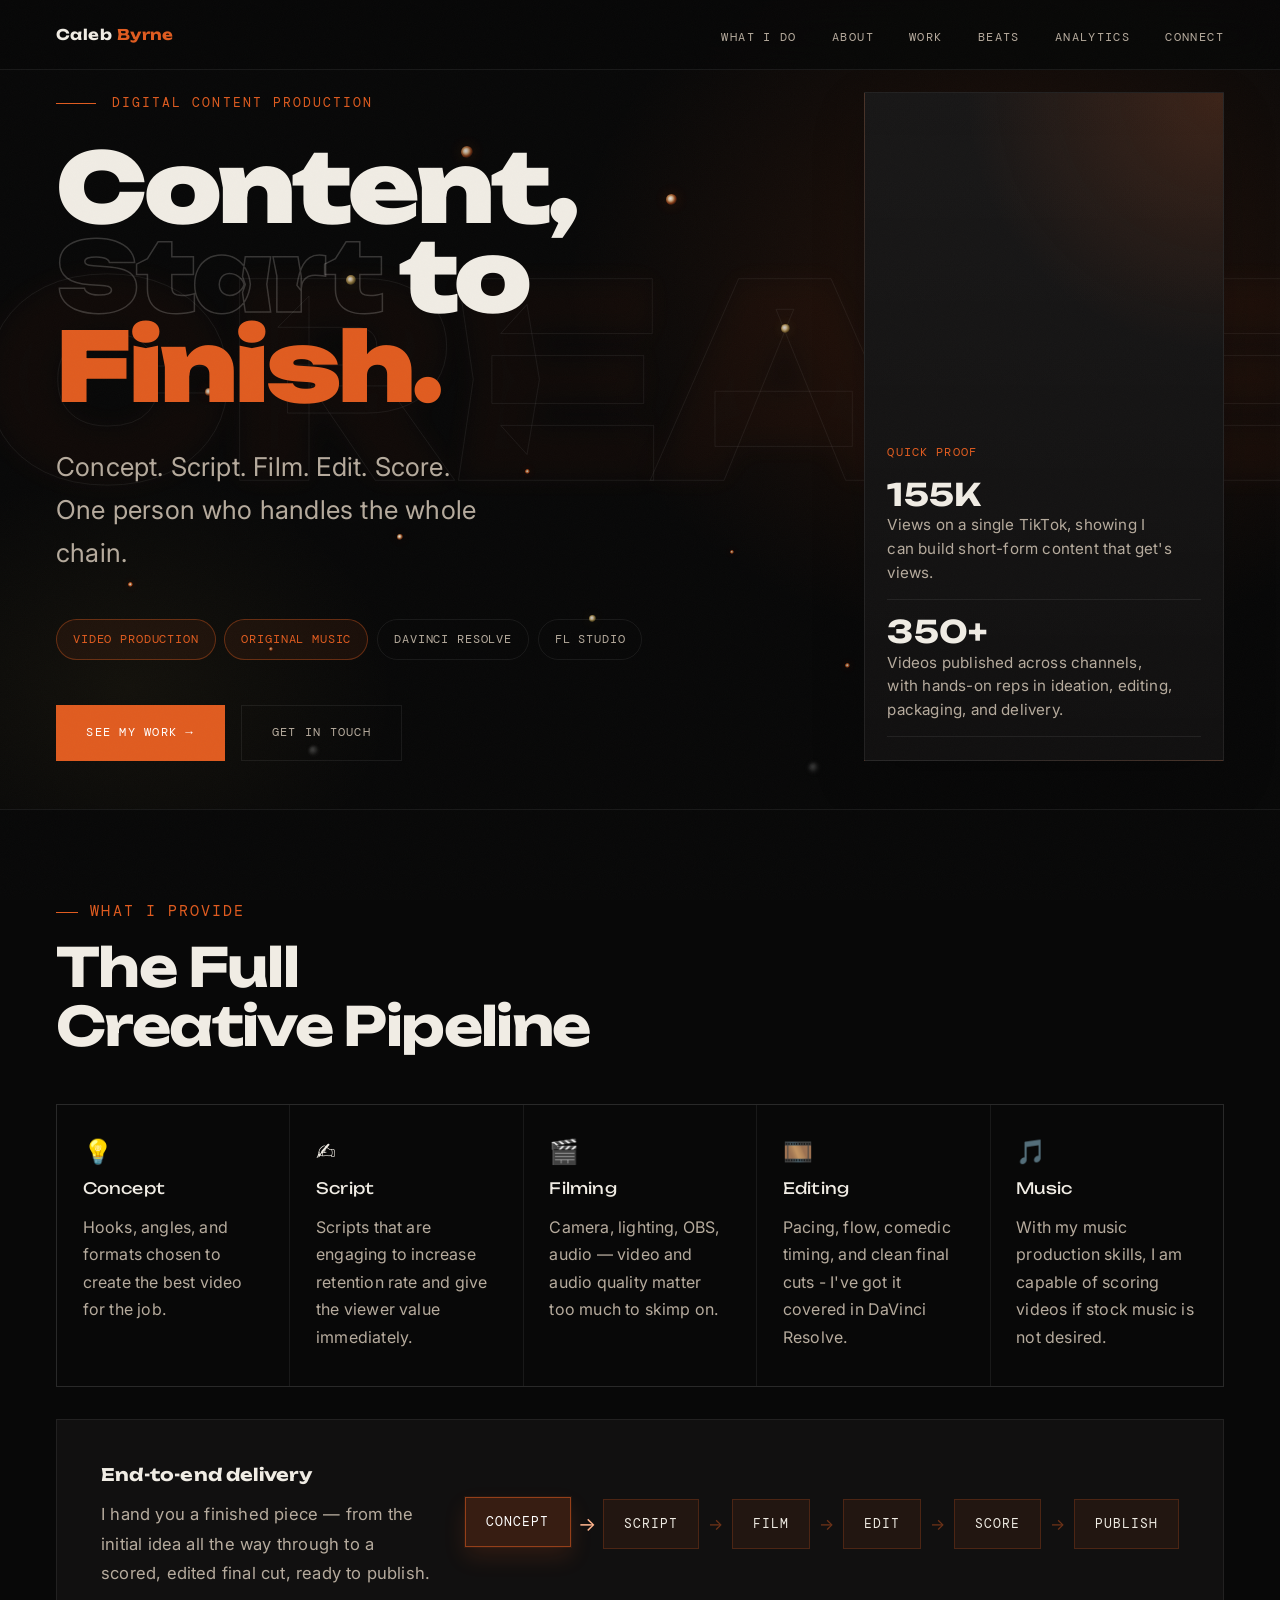
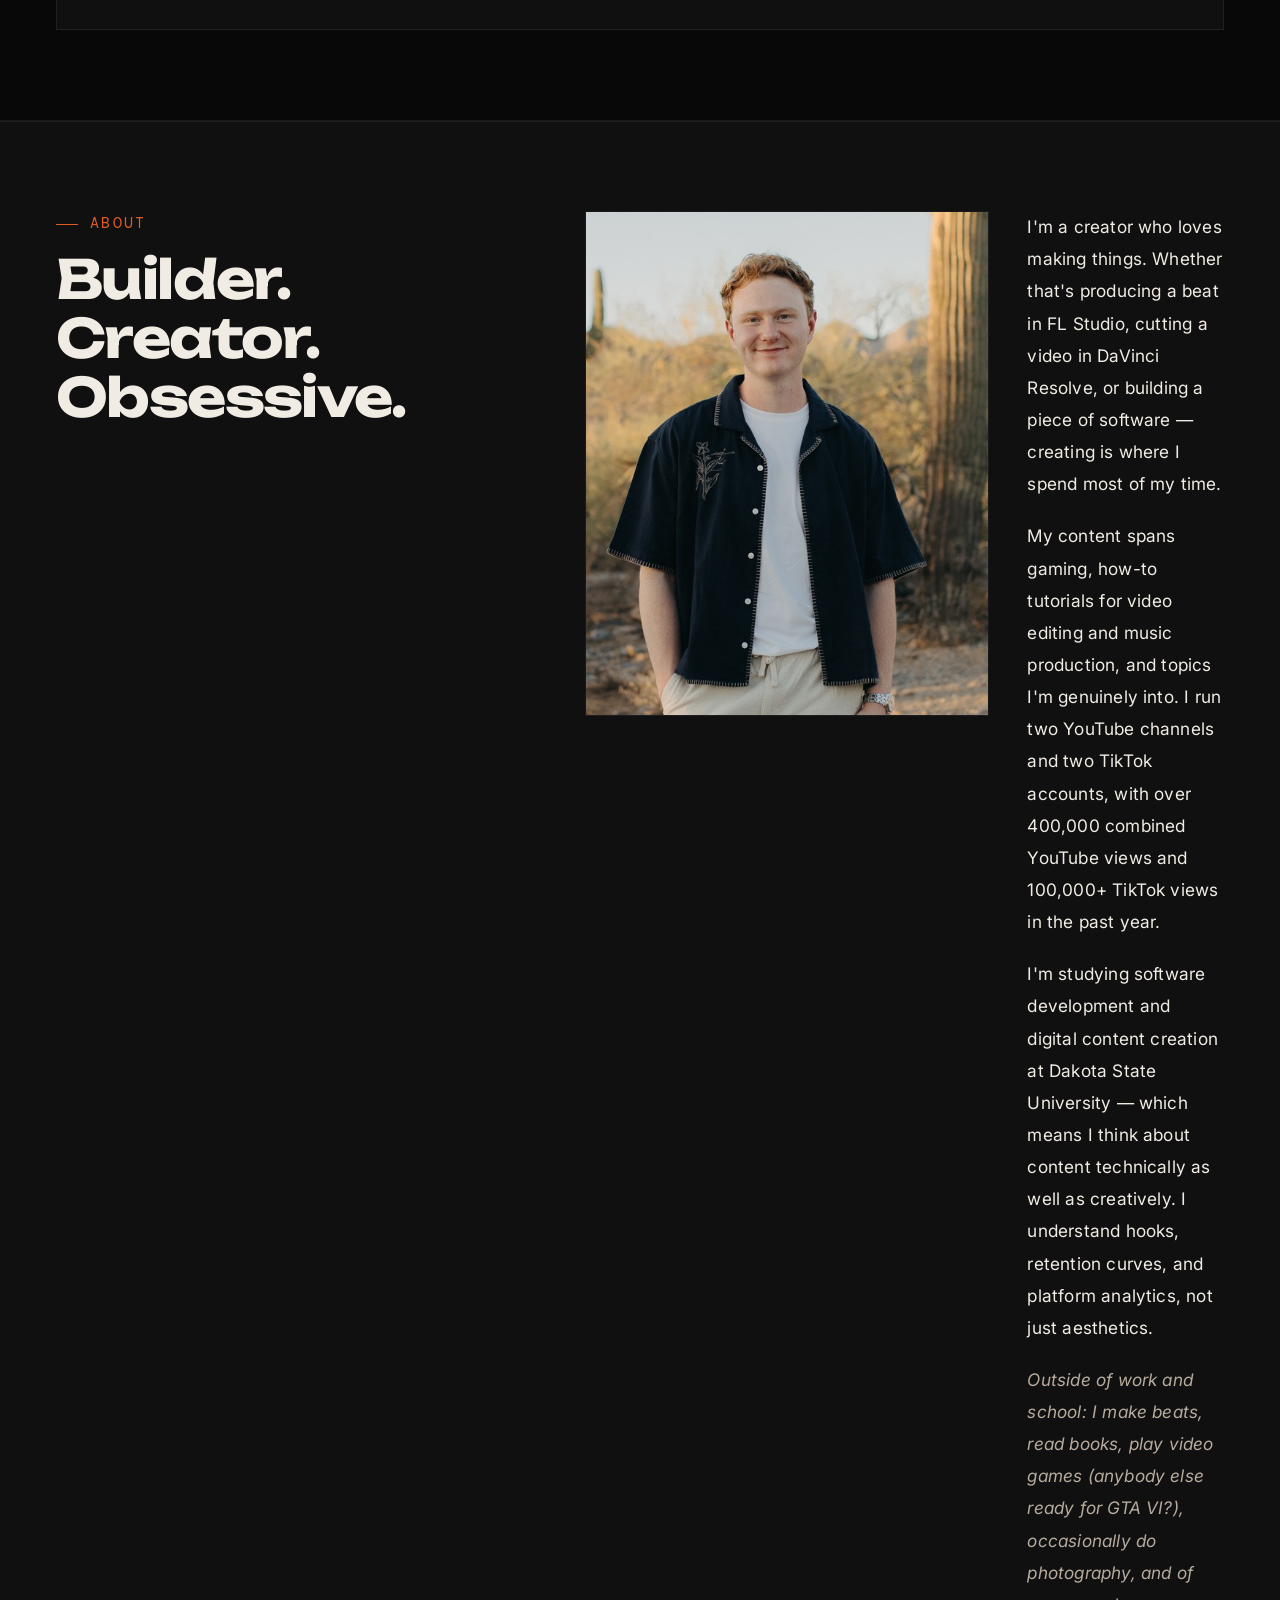
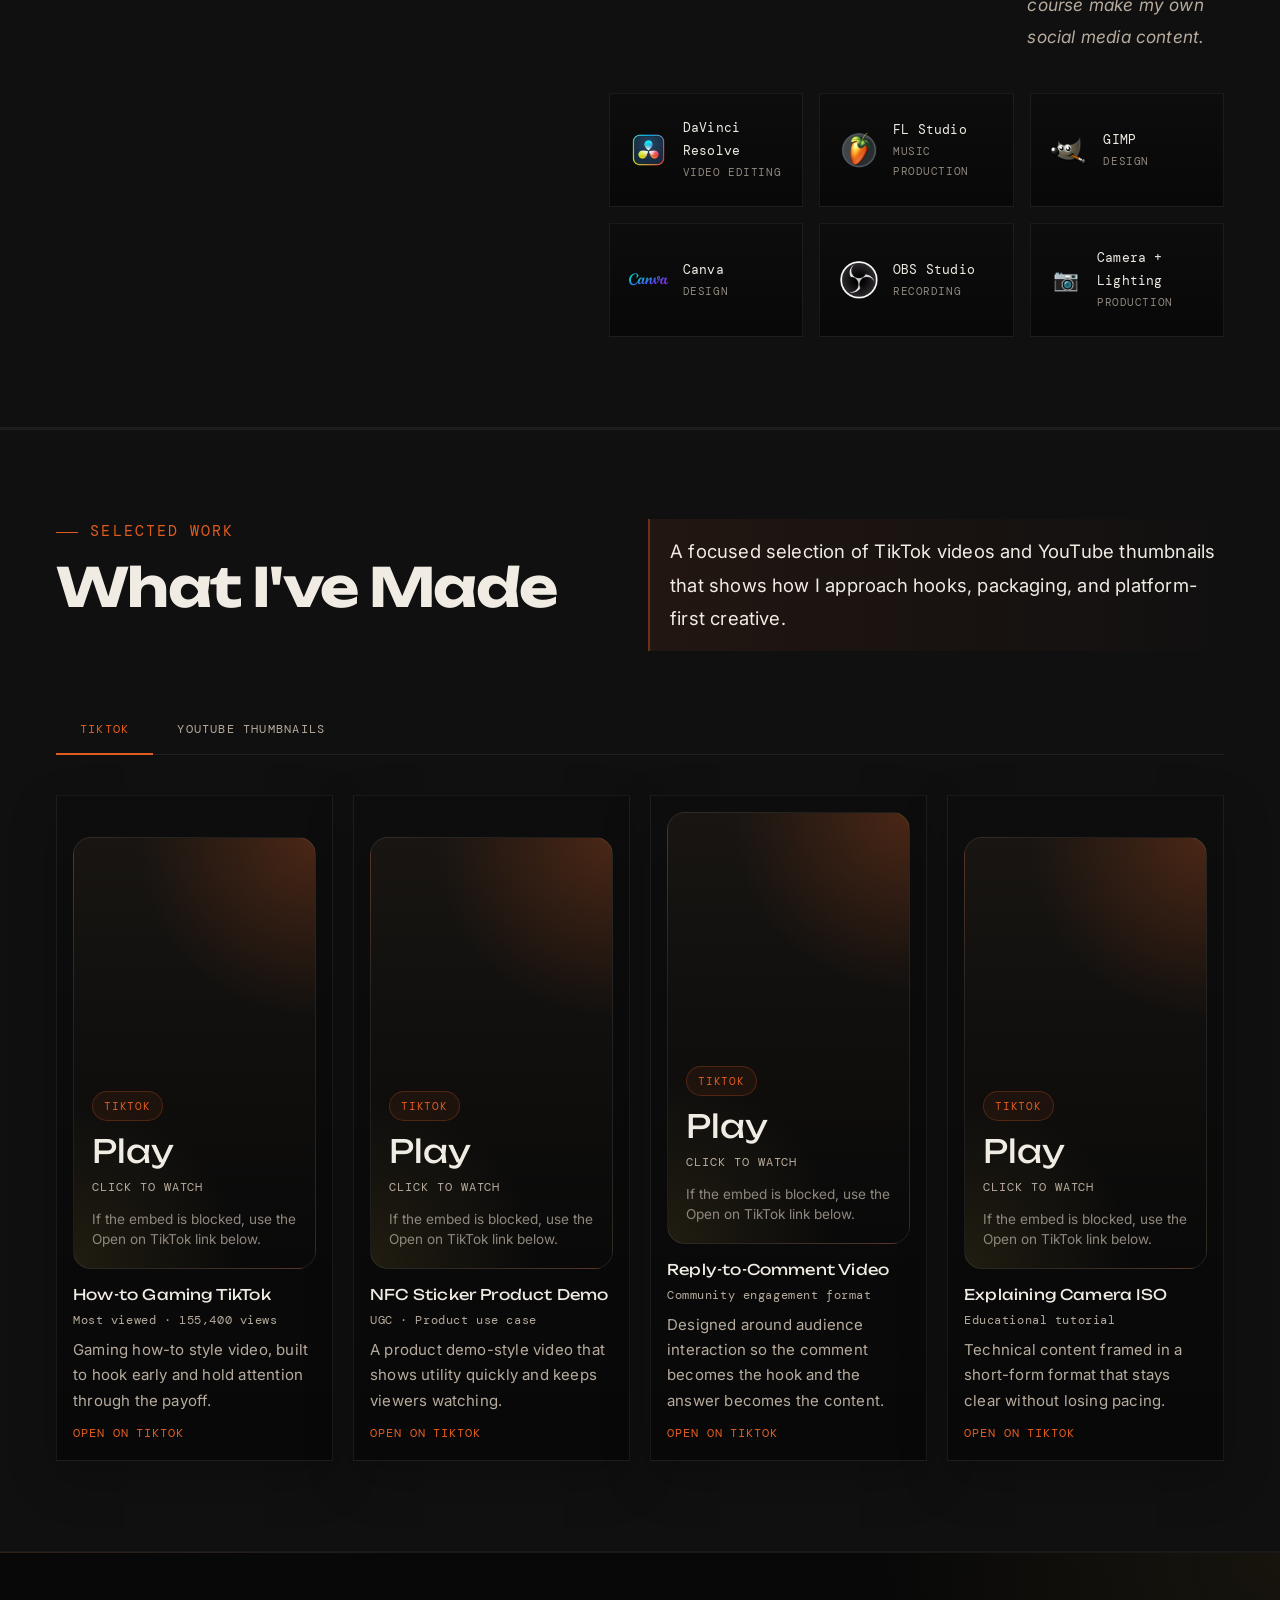
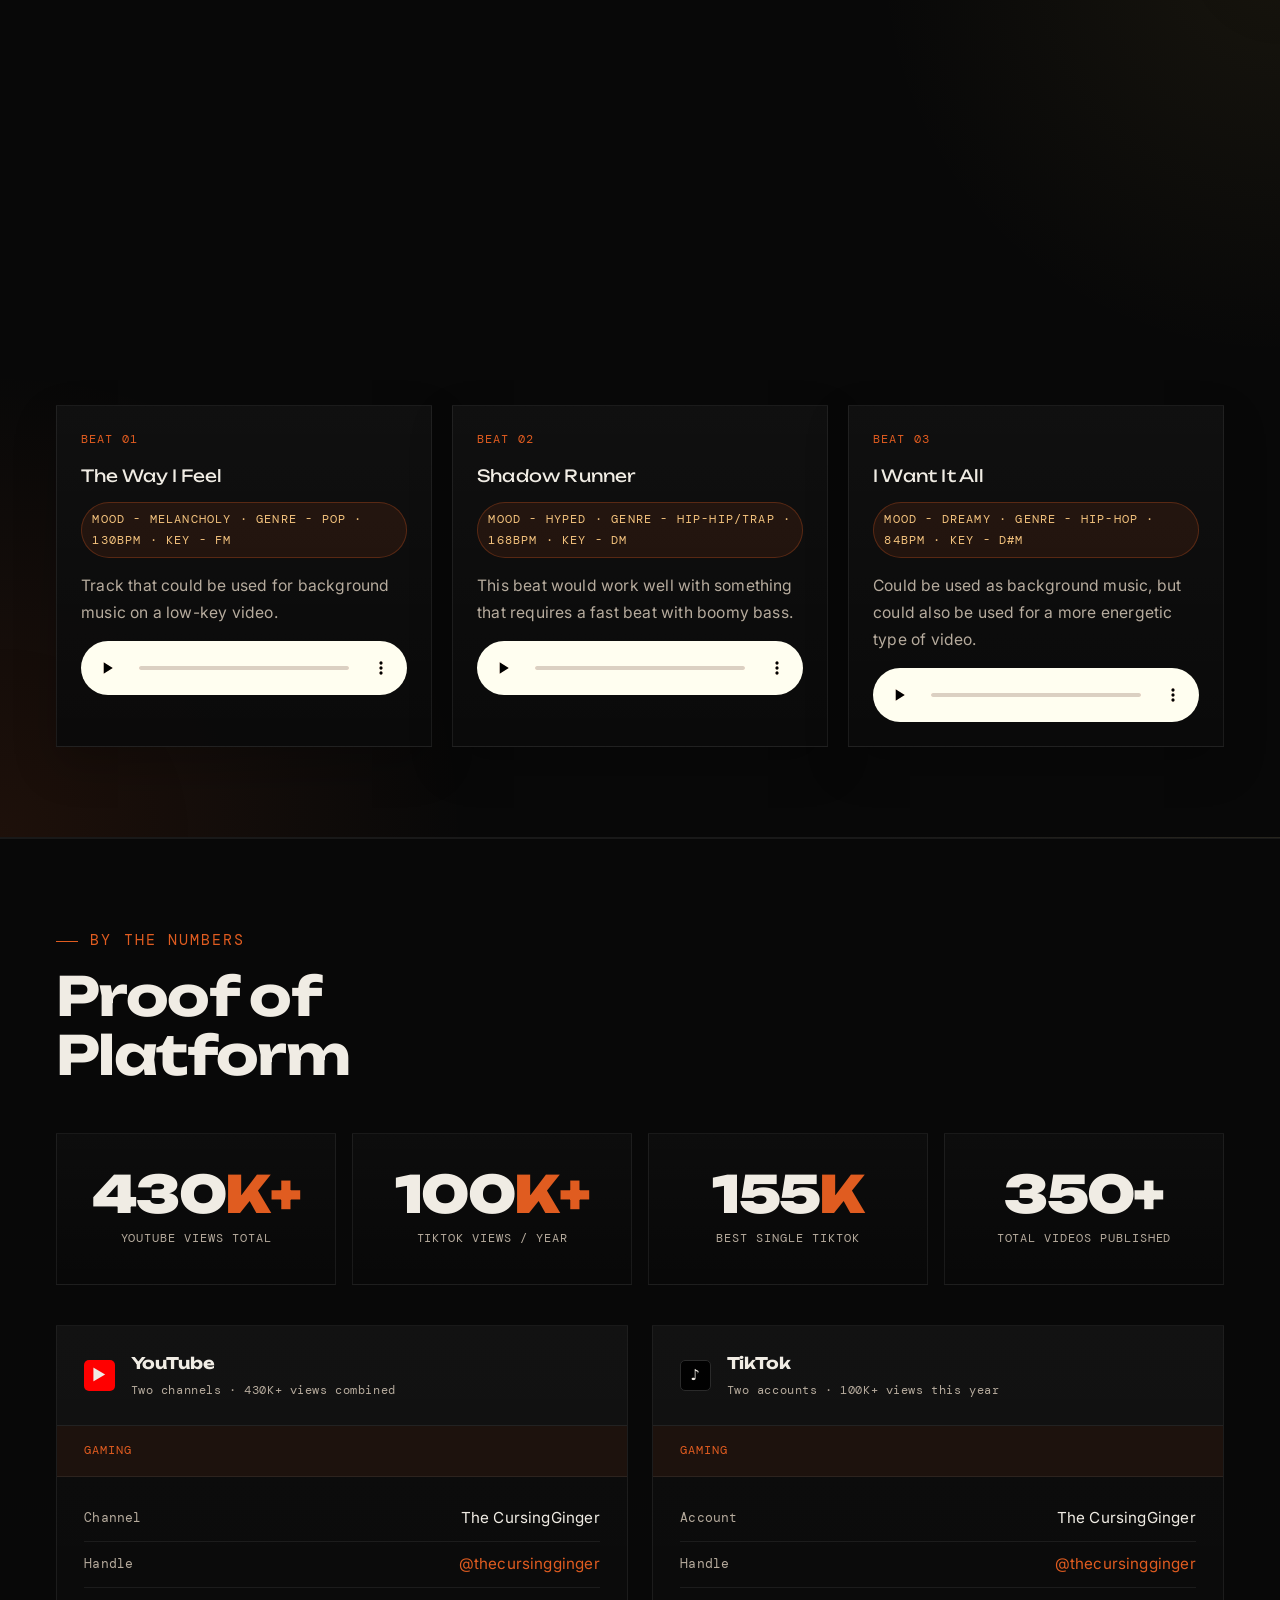
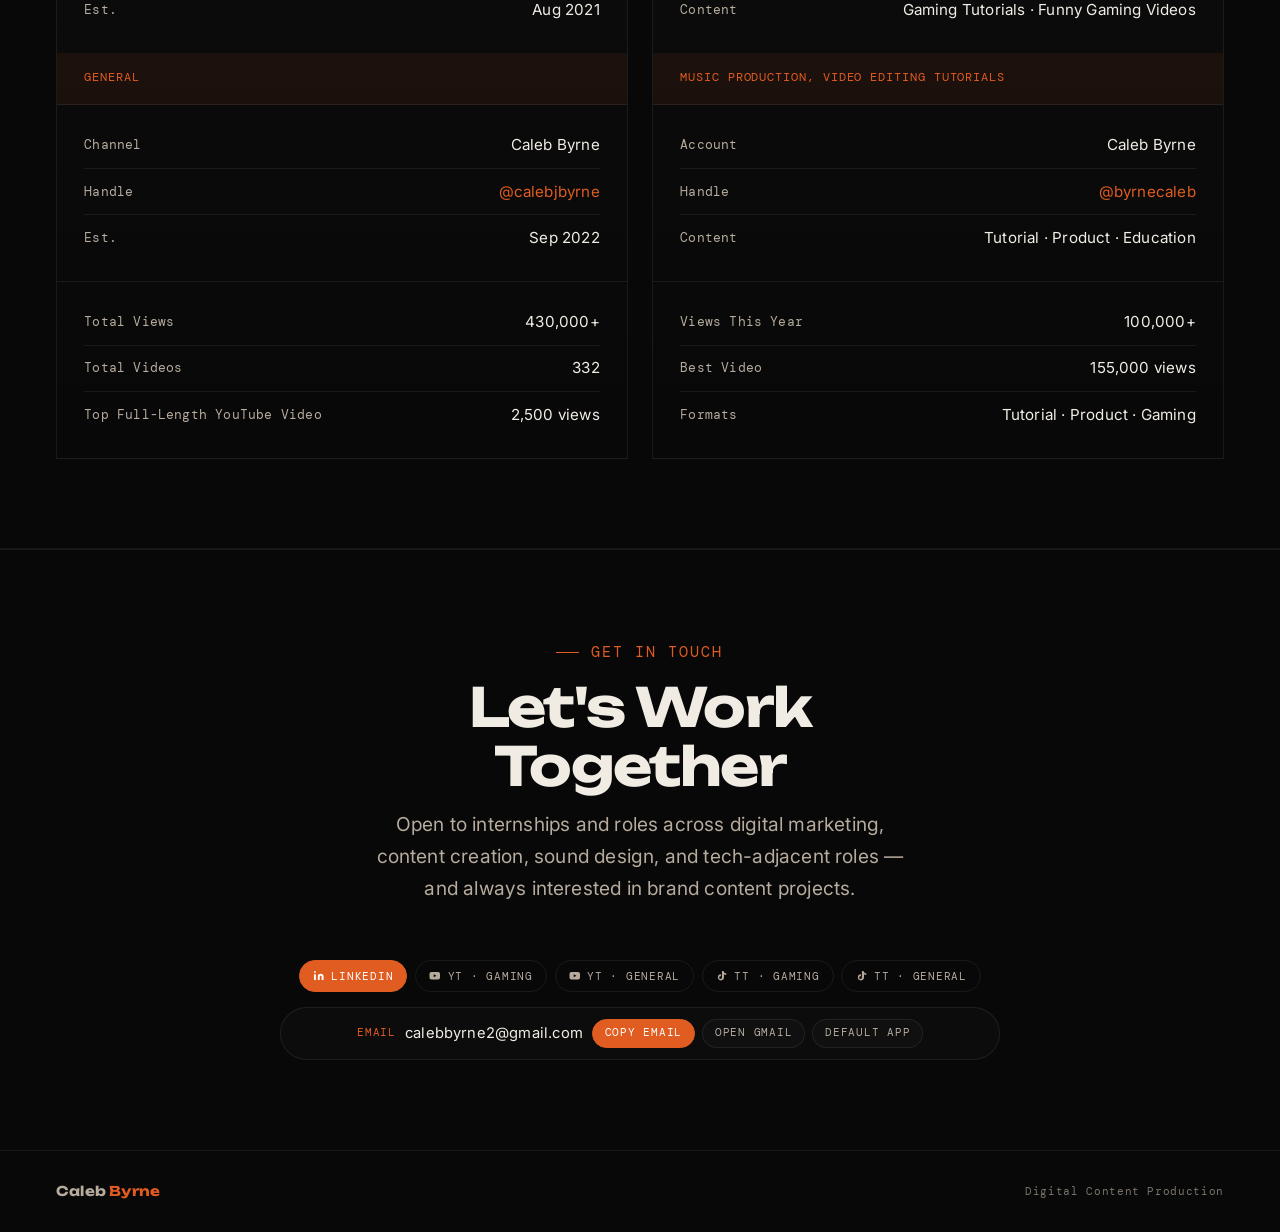
==== commit 48894732: "Updated some text and make a few things look nicer" ====
--- a/caleb-byrne-portfolio.html
+++ b/caleb-byrne-portfolio.html
@@ -45,7 +45,6 @@
         <span class="pill lit">Original Music</span>
         <span class="pill">DaVinci Resolve</span>
         <span class="pill">FL Studio</span>
-        <span class="pill">TikTok + YouTube</span>
       </div>
       <div class="hero-ctas">
         <a href="#work" class="btn btn-primary">See My Work →</a>
@@ -95,7 +94,7 @@
     <div class="p-card">
       <div class="p-icon">🎞️</div>
       <div class="p-title">Editing</div>
-      <div class="p-desc">Pacing, flow, comedic timing - I've got it covered in DaVinci Resolve. YouTube thumbnails in GIMP and Canva.</div>
+      <div class="p-desc">Pacing, flow, comedic timing, and clean final cuts - I've got it covered in DaVinci Resolve.</div>
     </div>
     <div class="p-card">
       <div class="p-icon">🎵</div>
@@ -156,6 +155,10 @@
         <div class="t-card">
           <img src="images/The_GIMP_icon_-_gnome.svg.png" alt="GIMP logo">
           <div><div class="t-name">GIMP</div><div class="t-cat">Design</div></div>
+        </div>
+        <div class="t-card">
+          <img src="images/Canva_logo.svg" alt="Canva logo">
+          <div><div class="t-name">Canva</div><div class="t-cat">Design</div></div>
         </div>
         <div class="t-card">
           <img src="images/OBS_Studio_Logo.svg.png" alt="OBS Studio logo">
@@ -323,7 +326,7 @@
   <div class="beats-head appear">
     <div>
       <div class="s-tag">Original Music</div>
-      <h2>Example Beats<br>Different Styles For Different Vibes</h2>
+      <h2>Example Beats.<br>Different Styles for Different Vibes</h2>
     </div>
     <!-- BEATS INTRO TEXT: right-side section description -->
     <p class="beats-intro">Original music is part of how I build. These tracks show the production side of my workflow and how I shape sound to fit the visual.</p>
--- a/caleb-byrne-portfolio.css
+++ b/caleb-byrne-portfolio.css
@@ -773,34 +773,53 @@
   .connect-sec { text-align: center; border-top: 1px solid var(--rule); }
   .connect-sec h2 { margin-bottom: 0.8rem; }
   .c-lead { font-family: 'Inter', system-ui, sans-serif; font-style: normal; color: var(--muted); font-size: 1.2rem; margin-bottom: 3.5rem; max-width: 34rem; margin-left: auto; margin-right: auto; line-height: 1.65; }
-  .c-links { display: flex; flex-wrap: wrap; justify-content: center; gap: 0.7rem; }
-  .c-link { display: inline-flex; align-items: center; gap: 0.55rem; padding: 0.95rem 1.55rem; border: 1px solid var(--rule); font-family: 'DM Mono', monospace; font-size: 0.76rem; letter-spacing: 0.09em; text-transform: uppercase; color: var(--muted); text-decoration: none; transition: all 0.2s; }
+  .c-links { display: flex; flex-wrap: wrap; justify-content: center; gap: 0.48rem; }
+  .c-link {
+    display: inline-flex;
+    align-items: center;
+    gap: 0.42rem;
+    padding: 0.56rem 0.82rem;
+    border: 1px solid var(--rule);
+    border-radius: 999px;
+    font-family: 'DM Mono', monospace;
+    font-size: 0.68rem;
+    letter-spacing: 0.07em;
+    text-transform: uppercase;
+    color: var(--muted);
+    text-decoration: none;
+    line-height: 1;
+    transition: all 0.2s;
+  }
+  .c-link svg { width: 0.72rem; height: 0.72rem; flex-shrink: 0; }
   .c-link:hover { border-color: rgba(255,255,255,0.18); color: var(--ink); }
   .c-link.primary { background: var(--fire); border-color: var(--fire); color: #fff; }
   .c-link.primary:hover { background: #c44d18; }
   .c-email-card {
     display: flex;
-    flex-direction: column;
-    gap: 0.75rem;
-    min-width: 270px;
-    display: flex;
-    padding: 1rem 1.05rem;
-    border: 1px solid var(--rule);
-    background: linear-gradient(180deg, rgba(255,255,255,0.02), rgba(255,255,255,0)), rgba(10,10,10,0.92);
-    box-shadow: 0 18px 40px rgba(0,0,0,0.24);
-    text-align: left;
+    flex-wrap: wrap;
+    align-items: center;
+    justify-content: center;
+    gap: 0.55rem;
+    width: 100%;
+    max-width: 720px;
+    margin-top: 0.45rem;
+    padding: 0.7rem 0.85rem;
+    border: 1px solid var(--rule);
+    border-radius: 999px;
+    background: rgba(255,255,255,0.018);
+    text-align: center;
   }
   .c-email-label {
     font-family: 'DM Mono', monospace;
-    font-size: 0.72rem;
-    letter-spacing: 0.1em;
+    font-size: 0.66rem;
+    letter-spacing: 0.08em;
     text-transform: uppercase;
     color: var(--fire);
   }
   .c-email-address {
     font-family: 'Inter', system-ui, sans-serif;
-    font-size: 1rem;
-    line-height: 1.45;
+    font-size: 0.92rem;
+    line-height: 1.2;
     color: var(--ink);
     word-break: break-word;
   }
@@ -818,10 +837,12 @@
     color: var(--muted);
     text-decoration: none;
     font-family: 'DM Mono', monospace;
-    font-size: 0.72rem;
-    letter-spacing: 0.08em;
-    text-transform: uppercase;
-    padding: 0.72rem 0.8rem;
+    font-size: 0.66rem;
+    letter-spacing: 0.07em;
+    text-transform: uppercase;
+    line-height: 1;
+    padding: 0.52rem 0.74rem;
+    border-radius: 999px;
     cursor: pointer;
     transition: border-color 0.2s, background 0.2s, color 0.2s;
   }
@@ -951,8 +972,22 @@
     .nav-links a,
     .pill,
     .btn,
-    .tab-btn,
-    .c-link { font-size: 0.72rem; }
+    .tab-btn { font-size: 0.72rem; }
+    .c-link {
+      font-size: 0.66rem;
+      padding: 0.54rem 0.74rem;
+    }
+    .c-email-card {
+      border-radius: 0.75rem;
+      padding: 0.85rem;
+    }
+    .c-email-actions {
+      justify-content: center;
+    }
+    .c-email-action {
+      font-size: 0.64rem;
+      padding: 0.52rem 0.68rem;
+    }
     .p-desc,
     .pipeline-text p,
     .about-body p,
@@ -995,7 +1030,7 @@
       overflow-wrap: anywhere;
     }
     .c-email-card {
-      min-width: min(280px, calc(100vw - 3rem));
+      width: min(100%, calc(100vw - 3rem));
     }
     .hero-proof { padding: 1.1rem; }
   }
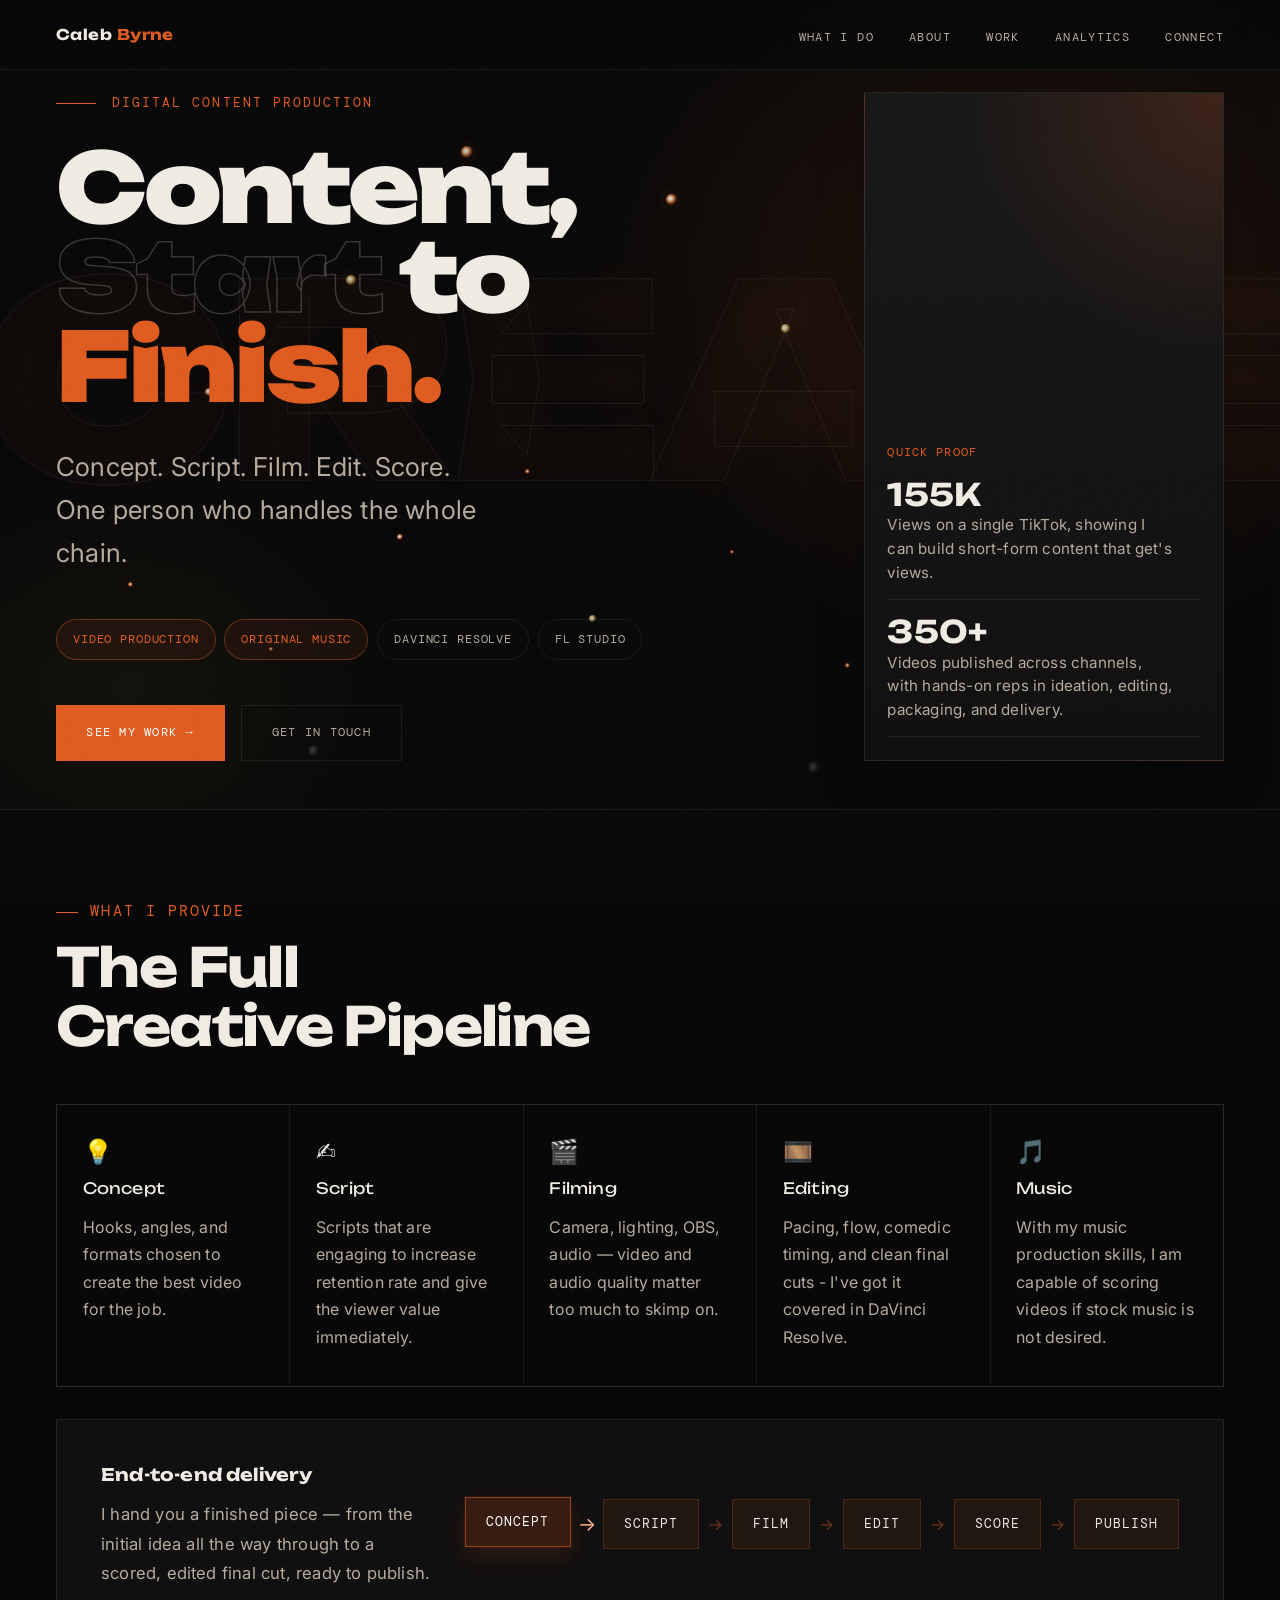
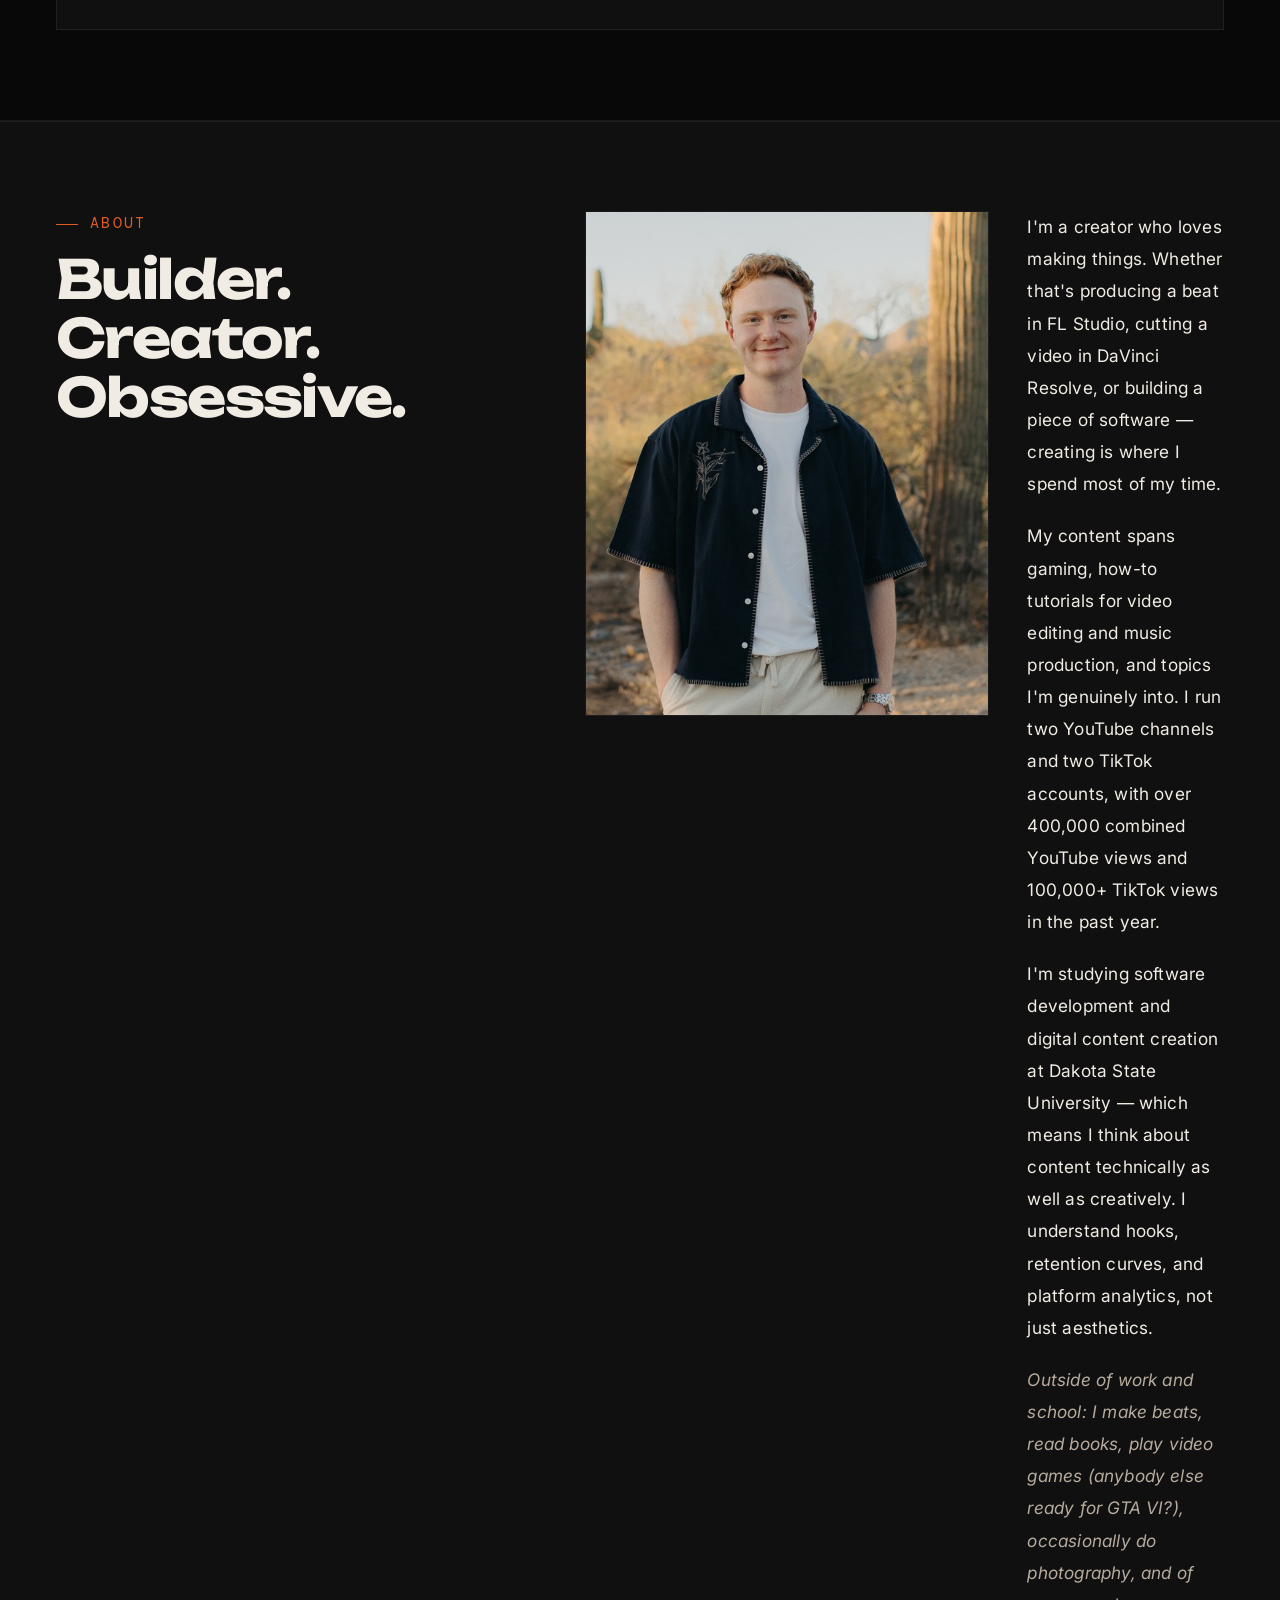
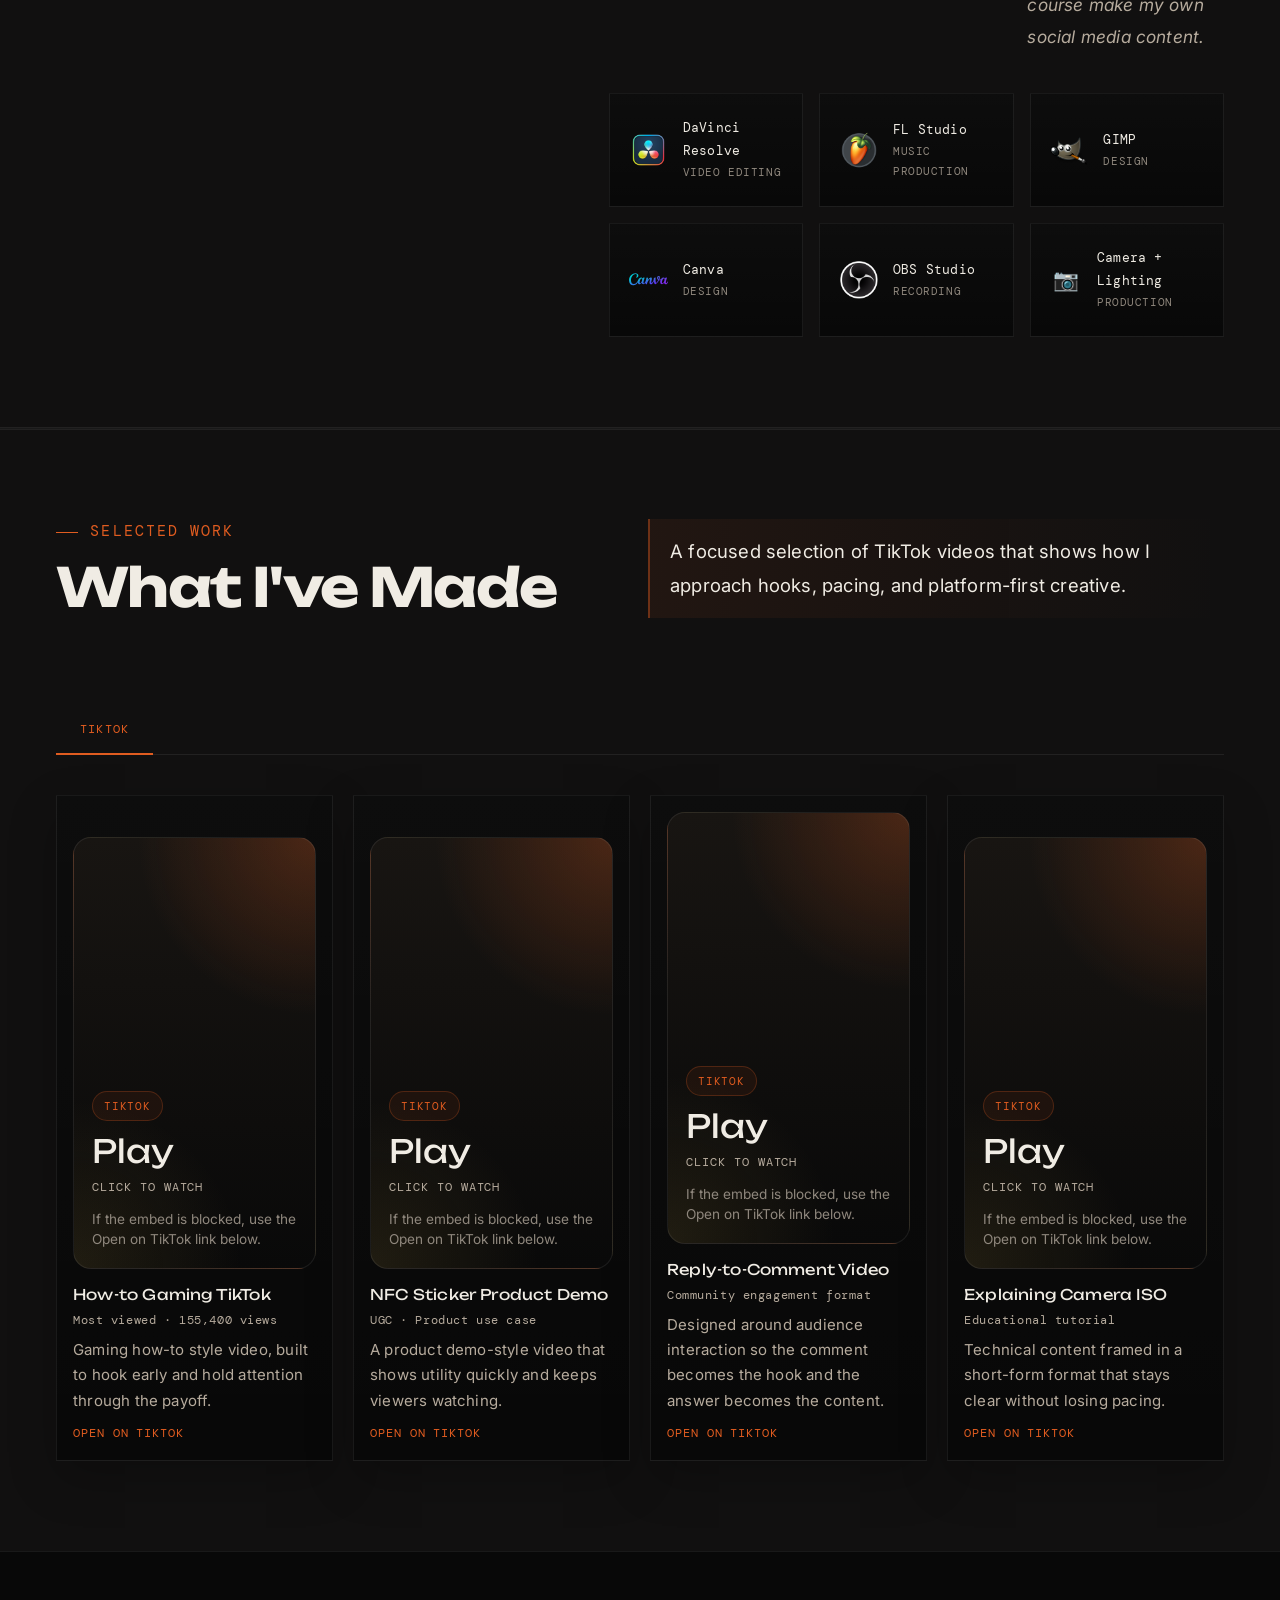
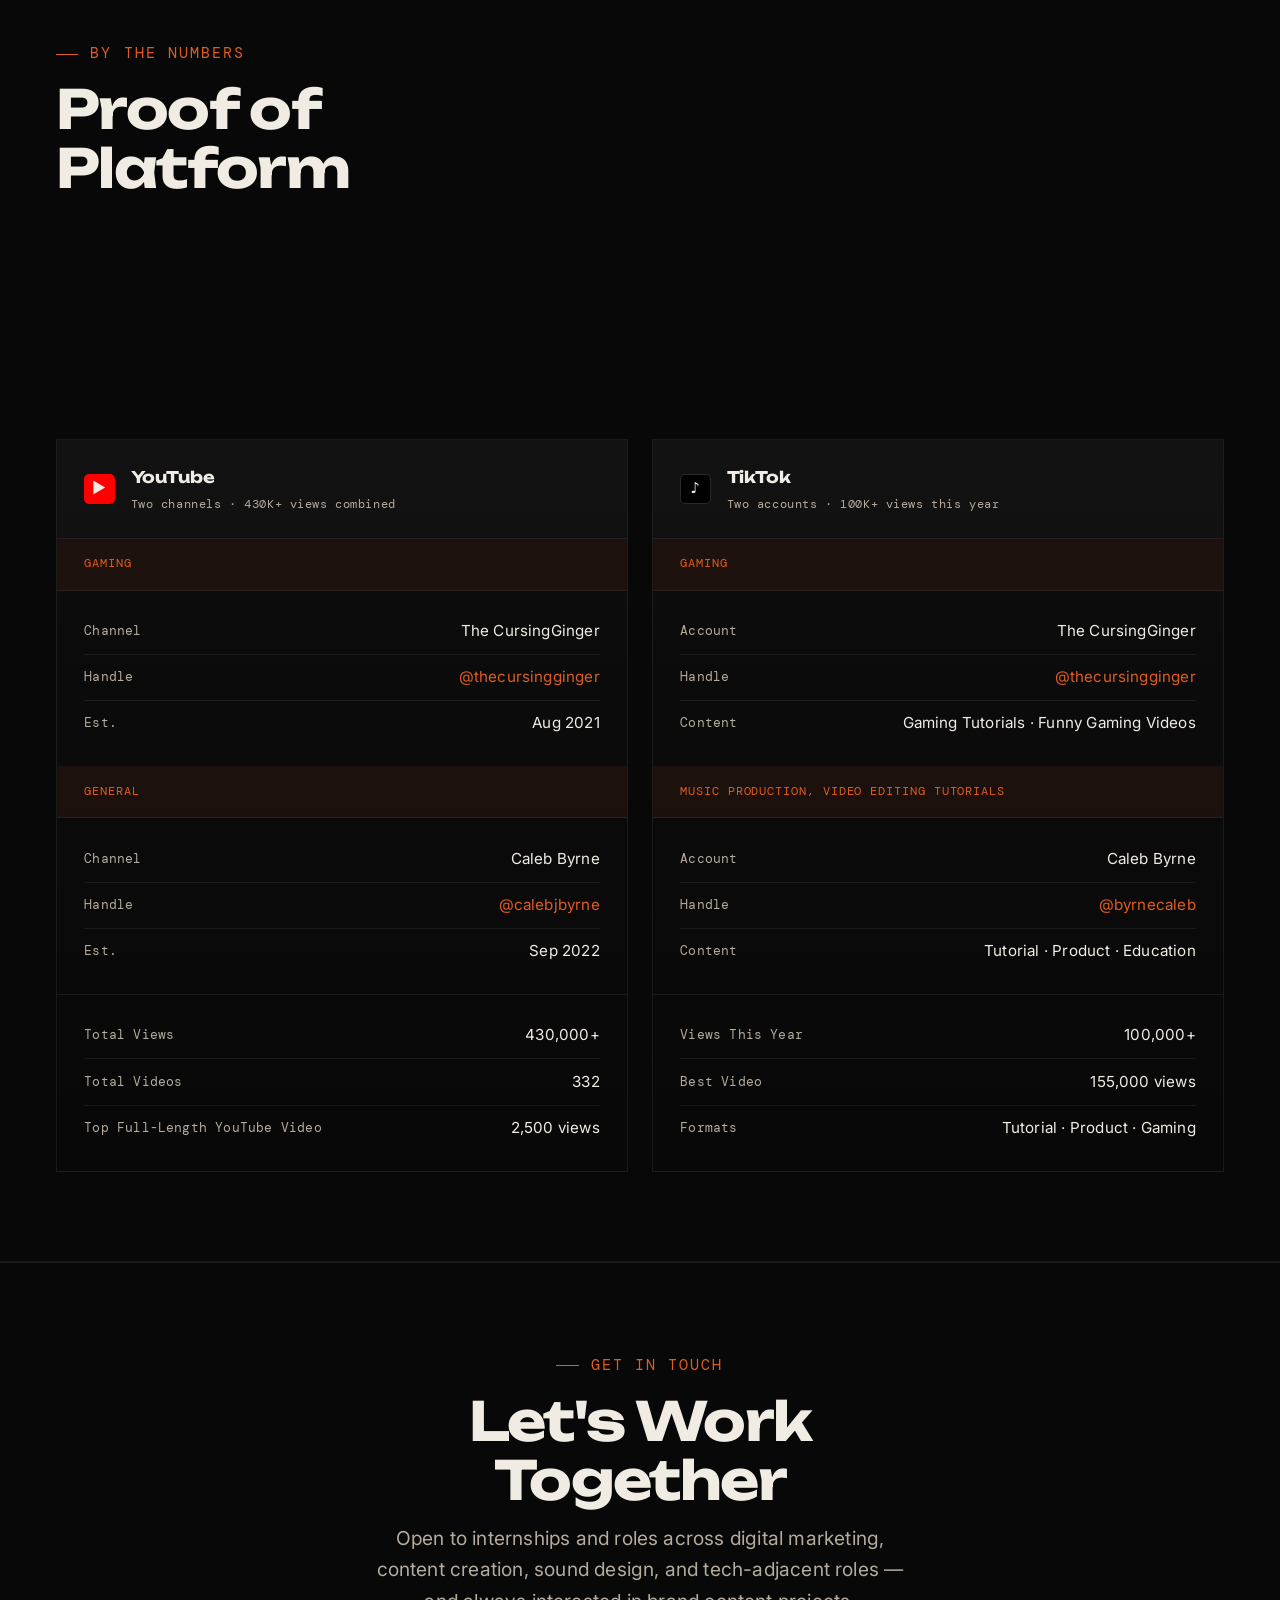
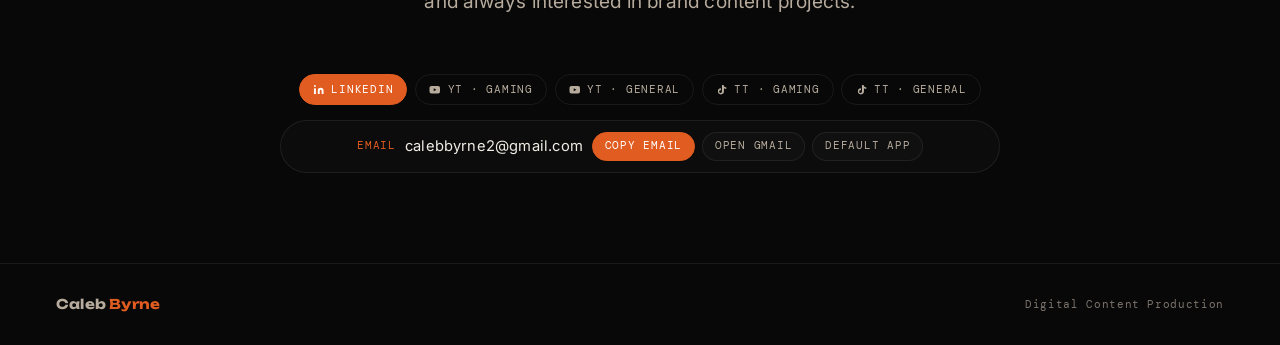
==== commit 1822eda2: "edited out some stuff" ====
--- a/caleb-byrne-portfolio.html
+++ b/caleb-byrne-portfolio.html
@@ -23,7 +23,9 @@
     <li><a href="#what-i-do">What I Do</a></li>
     <li><a href="#about">About</a></li>
     <li><a href="#work">Work</a></li>
+    <!-- Original Music section hidden for now.
     <li><a href="#beats">Beats</a></li>
+    -->
     <li><a href="#analytics">Analytics</a></li>
     <li><a href="#connect">Connect</a></li>
   </ul>
@@ -184,11 +186,16 @@
       <h2>What I've Made</h2>
     </div>
     <!-- WORK INTRO TEXT: right-side section description -->
+    <!-- Thumbnail section hidden for now.
     <p class="work-intro">A focused selection of TikTok videos and YouTube thumbnails that shows how I approach hooks, packaging, and platform-first creative.</p>
+    -->
+    <p class="work-intro">A focused selection of TikTok videos that shows how I approach hooks, pacing, and platform-first creative.</p>
   </div>
   <div class="work-tabs">
     <button class="tab-btn on" onclick="switchTab(this,'tiktoks')">TikTok</button>
+    <!-- Thumbnail section hidden for now.
     <button class="tab-btn" onclick="switchTab(this,'thumbs')">YouTube Thumbnails</button>
+    -->
   </div>
   <div id="tiktoks" class="panel on">
     <div class="w-grid w-grid-media">
@@ -271,9 +278,9 @@
       </article>
     </div>
   </div>
+  <!-- Thumbnail section hidden for now.
   <div id="thumbs" class="panel">
     <div class="w-grid w-grid-media">
-      <!-- THUMBNAIL CARD TEXT: titles, meta lines, and descriptions -->
       <article class="w-card w-card-media">
         <div class="w-media w-media-thumb">
           <img src="images/thumbnail idea 1 (better color).png" alt="Gaming Video Thumbnail">
@@ -316,19 +323,18 @@
       </article>
     </div>
   </div>
+  -->
 </section>
 
+<!-- Original Music section hidden for now.
 <div class="rule"></div>
 
-<!-- BEATS -->
 <section class="beats-sec" id="beats">
-  <!-- BEATS TEXT: section label, heading, intro, card titles, descriptions, and file notes -->
   <div class="beats-head appear">
     <div>
       <div class="s-tag">Original Music</div>
       <h2>Example Beats.<br>Different Styles for Different Vibes</h2>
     </div>
-    <!-- BEATS INTRO TEXT: right-side section description -->
     <p class="beats-intro">Original music is part of how I build. These tracks show the production side of my workflow and how I shape sound to fit the visual.</p>
   </div>
 
@@ -338,7 +344,6 @@
       <h3>The Way I Feel</h3>
       <div class="beat-meta">Mood - Melancholy · Genre - Pop · 130BPM · Key - Fm </div>
       <p>Track that could be used for background music on a low-key video.</p>
-      <!-- BEAT FILE: replace beats/The Way I Feel (Entire Beat).mp3 with your preferred exported audio file if needed -->
       <audio controls preload="none">
         <source src="beats/The Way I Feel (Entire Beat).mp3" type="audio/mpeg">
         Your browser does not support the audio element.
@@ -350,7 +355,6 @@
       <h3>Shadow Runner</h3>
       <div class="beat-meta">Mood - Hyped · Genre - Hip-Hip/Trap · 168BPM · Key - Dm</div>
       <p>This beat would work well with something that requires a fast beat with boomy bass.</p>
-      <!-- BEAT FILE: replace beats/Shadow Runner.mp3 with your preferred exported audio file if needed -->
       <audio controls preload="none">
         <source src="beats/Shadow Runner.mp3" type="audio/mpeg">
         Your browser does not support the audio element.
@@ -362,7 +366,6 @@
       <h3>I Want It All</h3>
       <div class="beat-meta">Mood - Dreamy · Genre - Hip-Hop · 84BPM · Key - D#m</div>
       <p>Could be used as background music, but could also be used for a more energetic type of video.</p>
-      <!-- BEAT FILE: replace beats/I want it all v2.mp3 with your preferred exported audio file if needed -->
       <audio controls preload="none">
         <source src="beats/I want it all v2.mp3" type="audio/mpeg">
         Your browser does not support the audio element.
@@ -370,6 +373,7 @@
     </article>
   </div>
 </section>
+-->
 
 <div class="rule"></div>
 
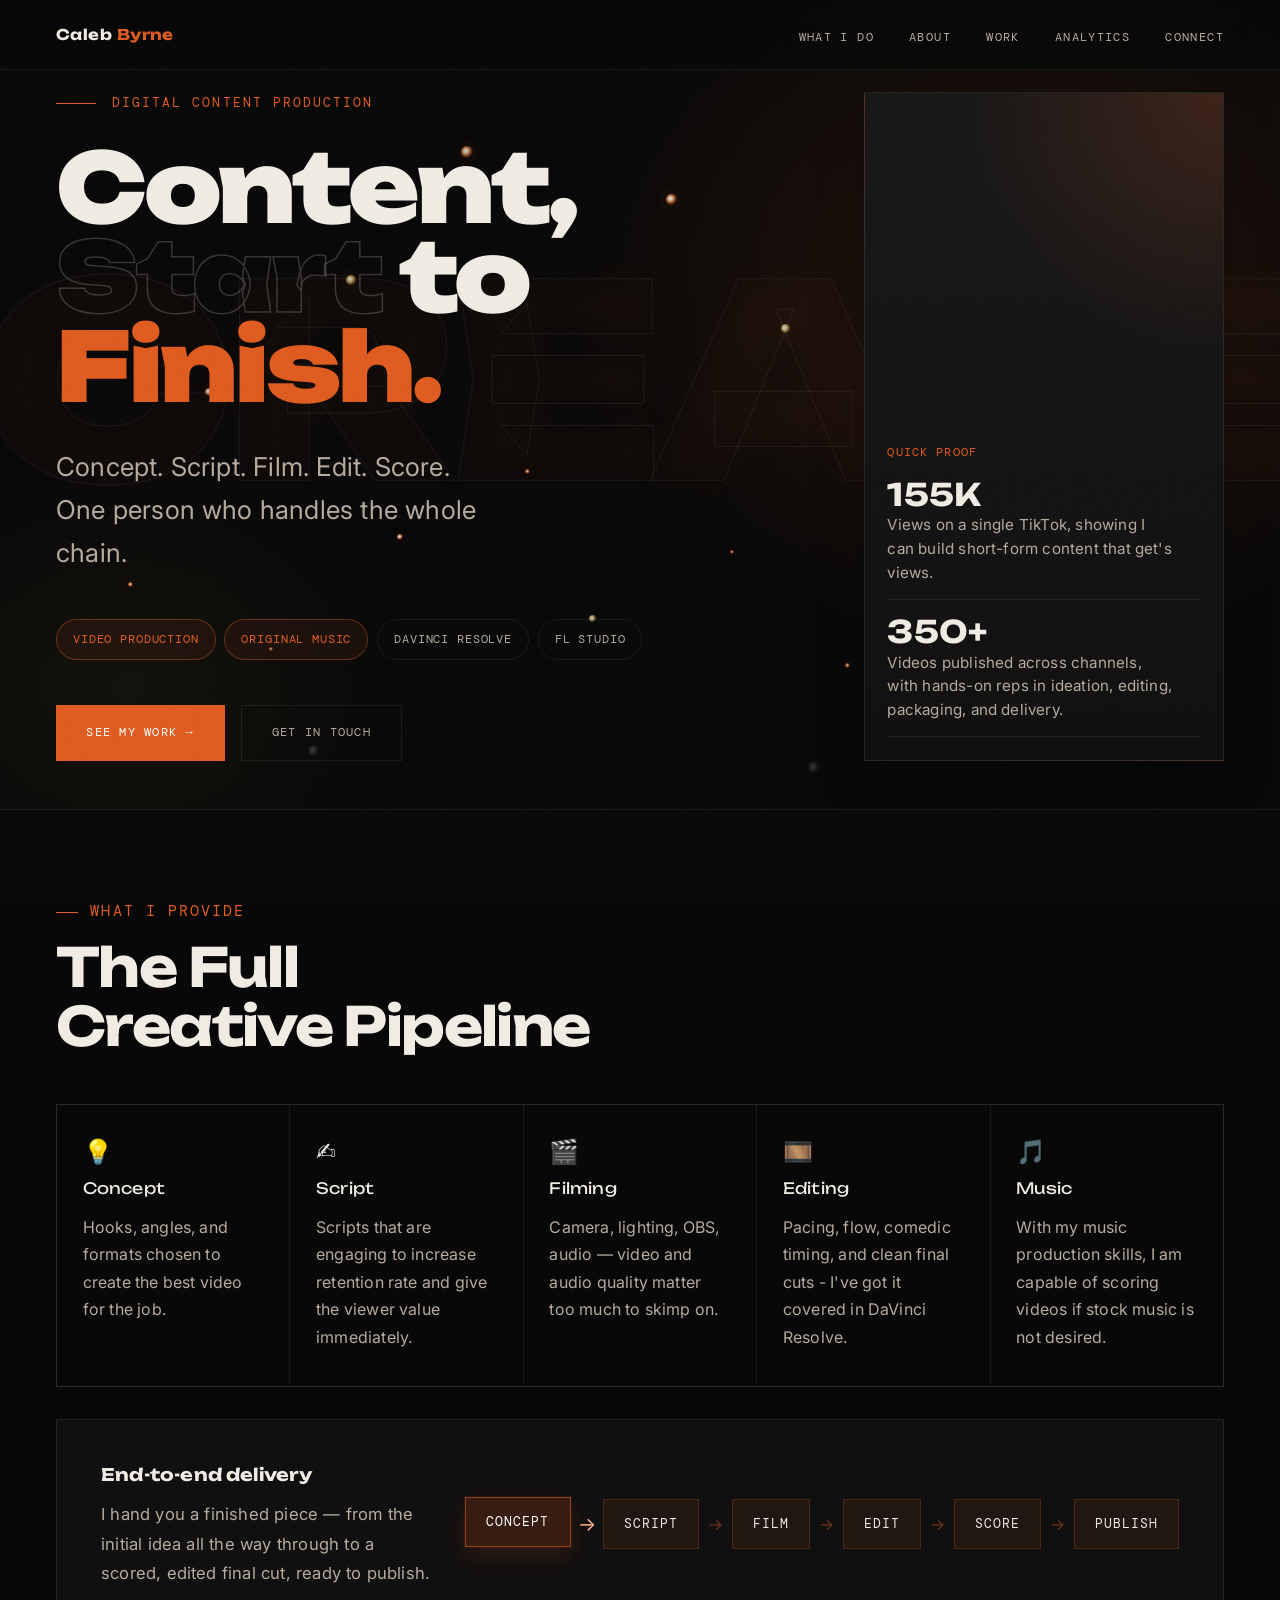
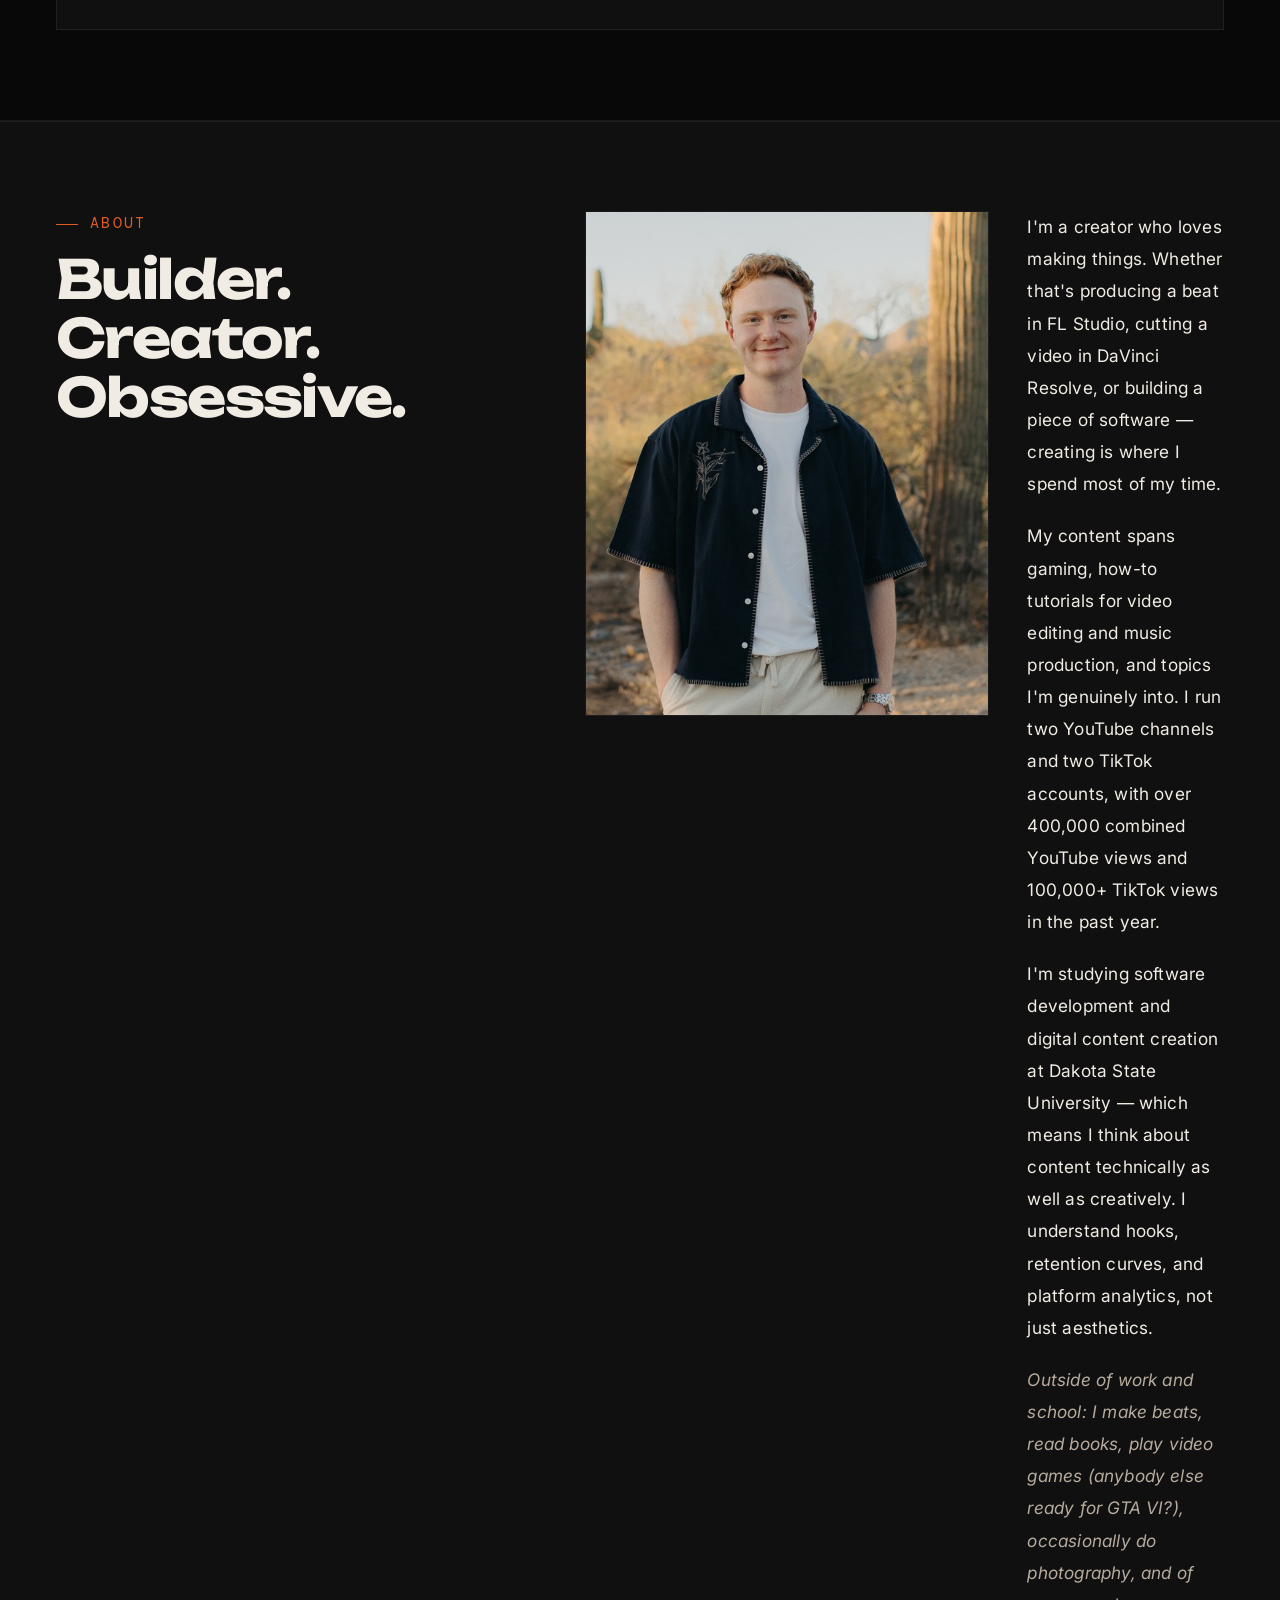
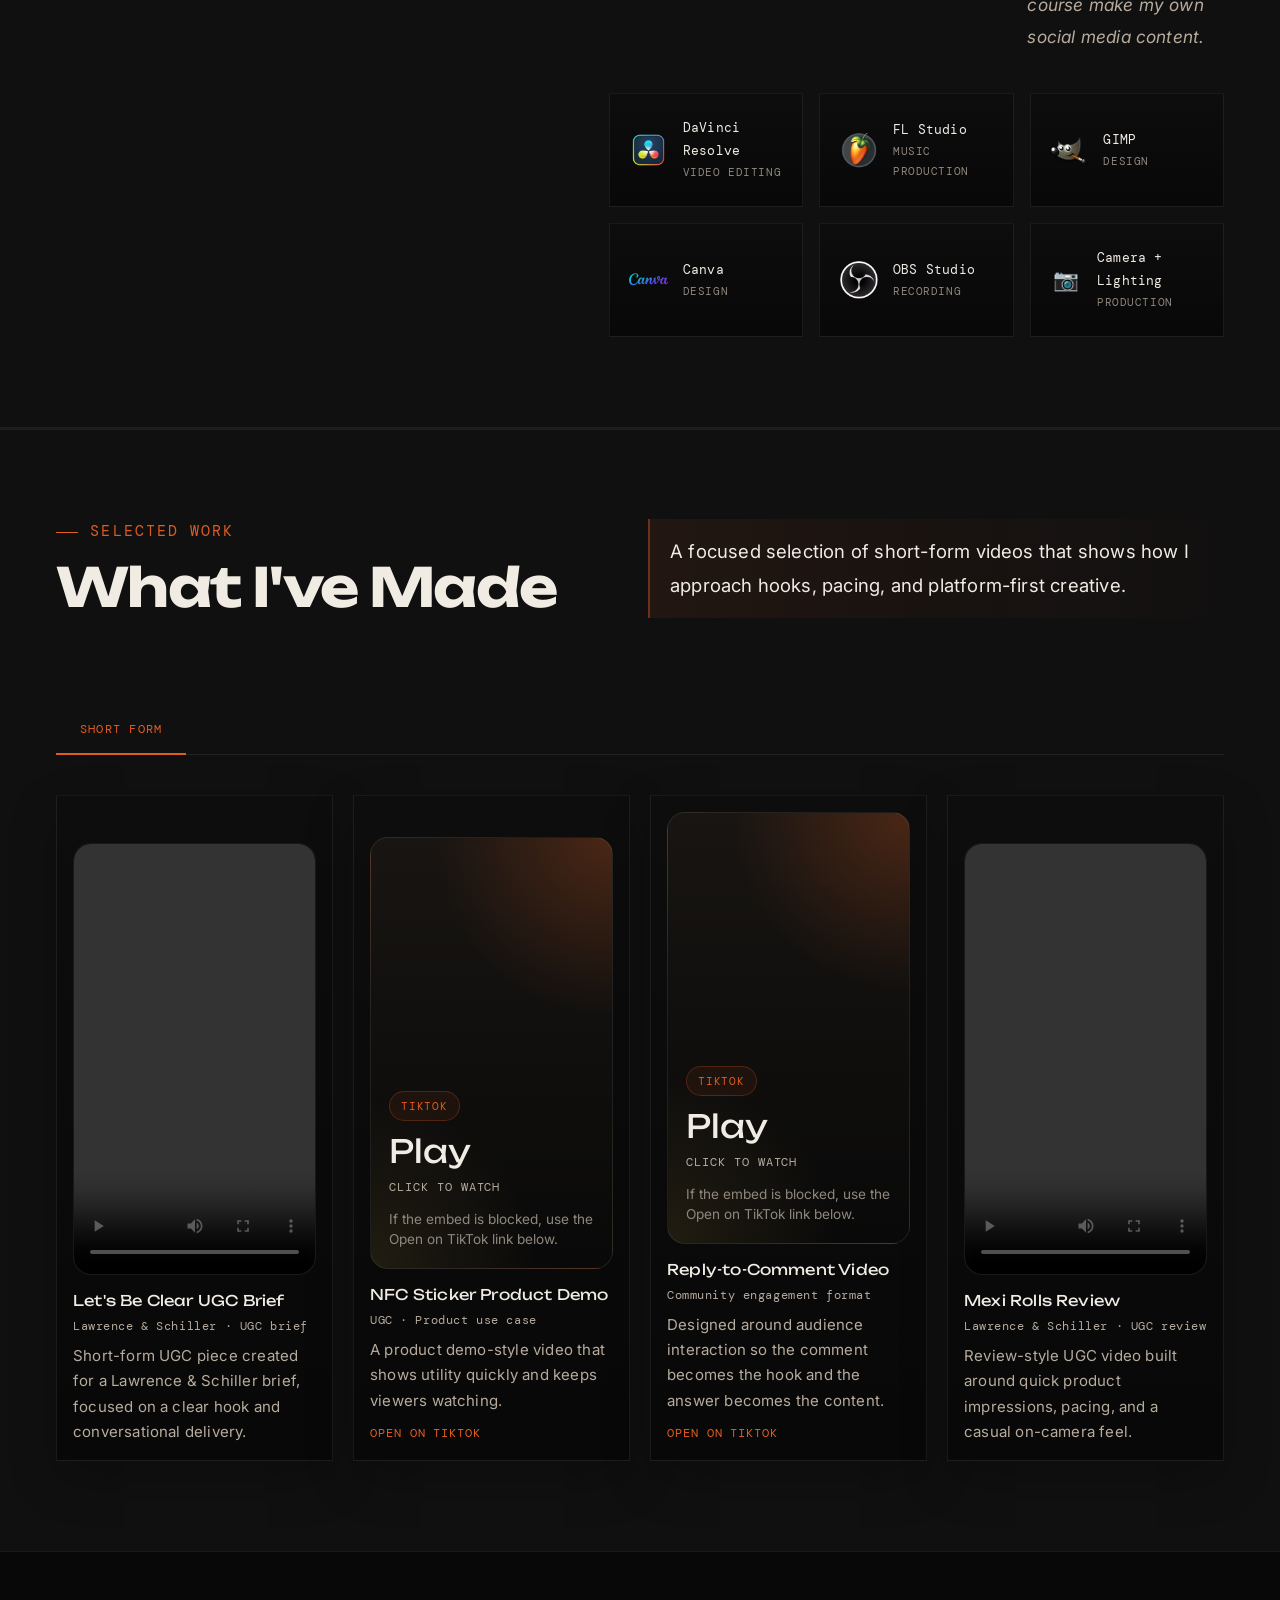
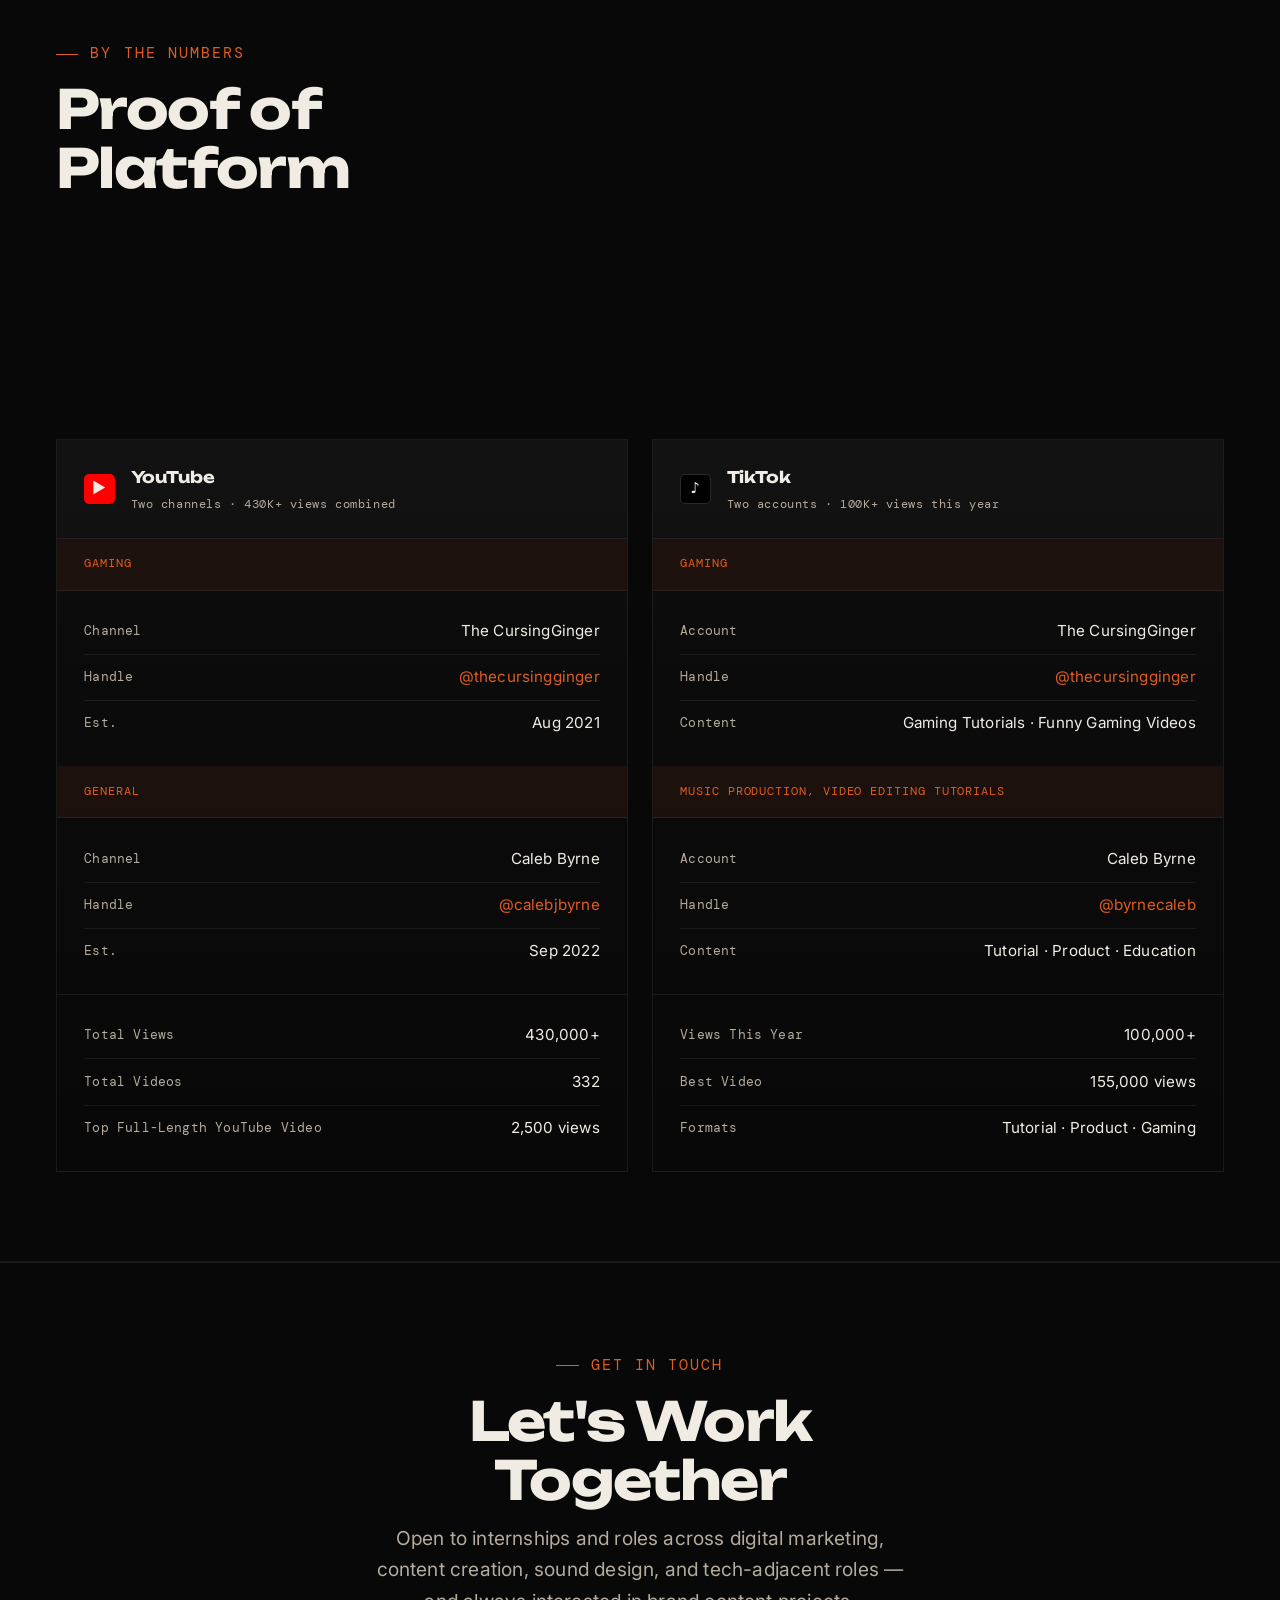
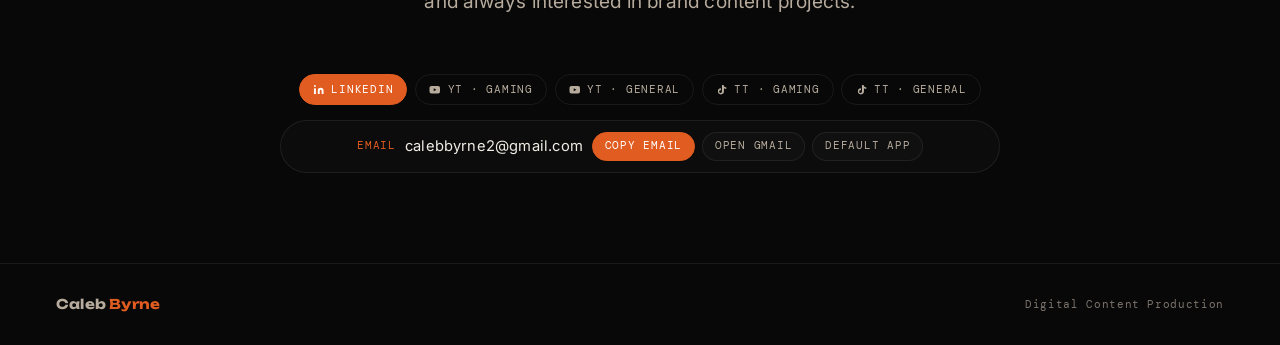
==== commit dc0a2fed: "Added two new videos" ====
--- a/caleb-byrne-portfolio.html
+++ b/caleb-byrne-portfolio.html
@@ -189,34 +189,27 @@
     <!-- Thumbnail section hidden for now.
     <p class="work-intro">A focused selection of TikTok videos and YouTube thumbnails that shows how I approach hooks, packaging, and platform-first creative.</p>
     -->
-    <p class="work-intro">A focused selection of TikTok videos that shows how I approach hooks, pacing, and platform-first creative.</p>
+    <p class="work-intro">A focused selection of short-form videos that shows how I approach hooks, pacing, and platform-first creative.</p>
   </div>
   <div class="work-tabs">
-    <button class="tab-btn on" onclick="switchTab(this,'tiktoks')">TikTok</button>
+    <button class="tab-btn on" onclick="switchTab(this,'tiktoks')">Short Form</button>
     <!-- Thumbnail section hidden for now.
     <button class="tab-btn" onclick="switchTab(this,'thumbs')">YouTube Thumbnails</button>
     -->
   </div>
   <div id="tiktoks" class="panel on">
     <div class="w-grid w-grid-media">
-      <!-- TIKTOK CARD TEXT: titles, meta lines, descriptions, and fallback links -->
+      <!-- SHORT-FORM CARD TEXT: titles, meta lines, descriptions, and fallback links -->
       <article class="w-card w-card-media">
-        <button
-          class="w-media w-media-video"
-          type="button"
-          data-tiktok-embed
-          data-src="https://www.tiktok.com/player/v1/7260364720480308523?autoplay=1&description=0&music_info=0&rel=0"
-          data-link="https://www.tiktok.com/@thecursingginger/video/7260364720480308523"
-          data-title="How-to Gaming TikTok">
-          <span class="w-play-badge">TikTok</span>
-          <span class="w-play-icon">Play</span>
-          <span class="w-play-note">Click to watch</span>
-        </button>
+        <div class="w-media w-media-local">
+          <video controls preload="metadata" playsinline title="Let's Be Clear UGC Brief">
+            <source src="videos/lawrence-schiller-ugc-01.mp4" type="video/mp4">
+          </video>
+        </div>
         <div class="w-copy">
-          <div class="w-title">How-to Gaming TikTok</div>
-          <div class="w-meta">Most viewed · 155,400 views</div>
-          <div class="w-desc">Gaming how-to style video, built to hook early and hold attention through the payoff.</div>
-          <a class="w-action" href="https://www.tiktok.com/@thecursingginger/video/7260364720480308523" target="_blank" rel="noopener noreferrer">Open on TikTok</a>
+          <div class="w-title">Let's Be Clear UGC Brief</div>
+          <div class="w-meta">Lawrence &amp; Schiller &middot; UGC brief</div>
+          <div class="w-desc">Short-form UGC piece created for a Lawrence &amp; Schiller brief, focused on a clear hook and conversational delivery.</div>
         </div>
       </article>
       <article class="w-card w-card-media">
@@ -258,22 +251,15 @@
         </div>
       </article>
       <article class="w-card w-card-media">
-        <button
-          class="w-media w-media-video"
-          type="button"
-          data-tiktok-embed
-          data-src="https://www.tiktok.com/player/v1/7514475788343741726?autoplay=1&description=0&music_info=0&rel=0"
-          data-link="https://www.tiktok.com/@byrnecaleb/video/7514475788343741726"
-          data-title="Explaining Camera ISO">
-          <span class="w-play-badge">TikTok</span>
-          <span class="w-play-icon">Play</span>
-          <span class="w-play-note">Click to watch</span>
-        </button>
+        <div class="w-media w-media-local">
+          <video controls preload="metadata" playsinline title="Mexi Rolls Review">
+            <source src="videos/lawrence-schiller-ugc-02.mp4" type="video/mp4">
+          </video>
+        </div>
         <div class="w-copy">
-          <div class="w-title">Explaining Camera ISO</div>
-          <div class="w-meta">Educational tutorial</div>
-          <div class="w-desc">Technical content framed in a short-form format that stays clear without losing pacing.</div>
-          <a class="w-action" href="https://www.tiktok.com/@byrnecaleb/video/7514475788343741726" target="_blank" rel="noopener noreferrer">Open on TikTok</a>
+          <div class="w-title">Mexi Rolls Review</div>
+          <div class="w-meta">Lawrence &amp; Schiller &middot; UGC review</div>
+          <div class="w-desc">Review-style UGC video built around quick product impressions, pacing, and a casual on-camera feel.</div>
         </div>
       </article>
     </div>
--- a/caleb-byrne-portfolio.css
+++ b/caleb-byrne-portfolio.css
@@ -577,12 +577,14 @@
     overflow: hidden;
     border-radius: 18px;
   }
-  .w-media iframe {
+  .w-media iframe,
+  .w-media video {
     width: 100%;
     height: 100%;
     border: 0;
     display: block;
     background: #050505;
+    object-fit: cover;
   }
   .w-media-video {
     appearance: none;
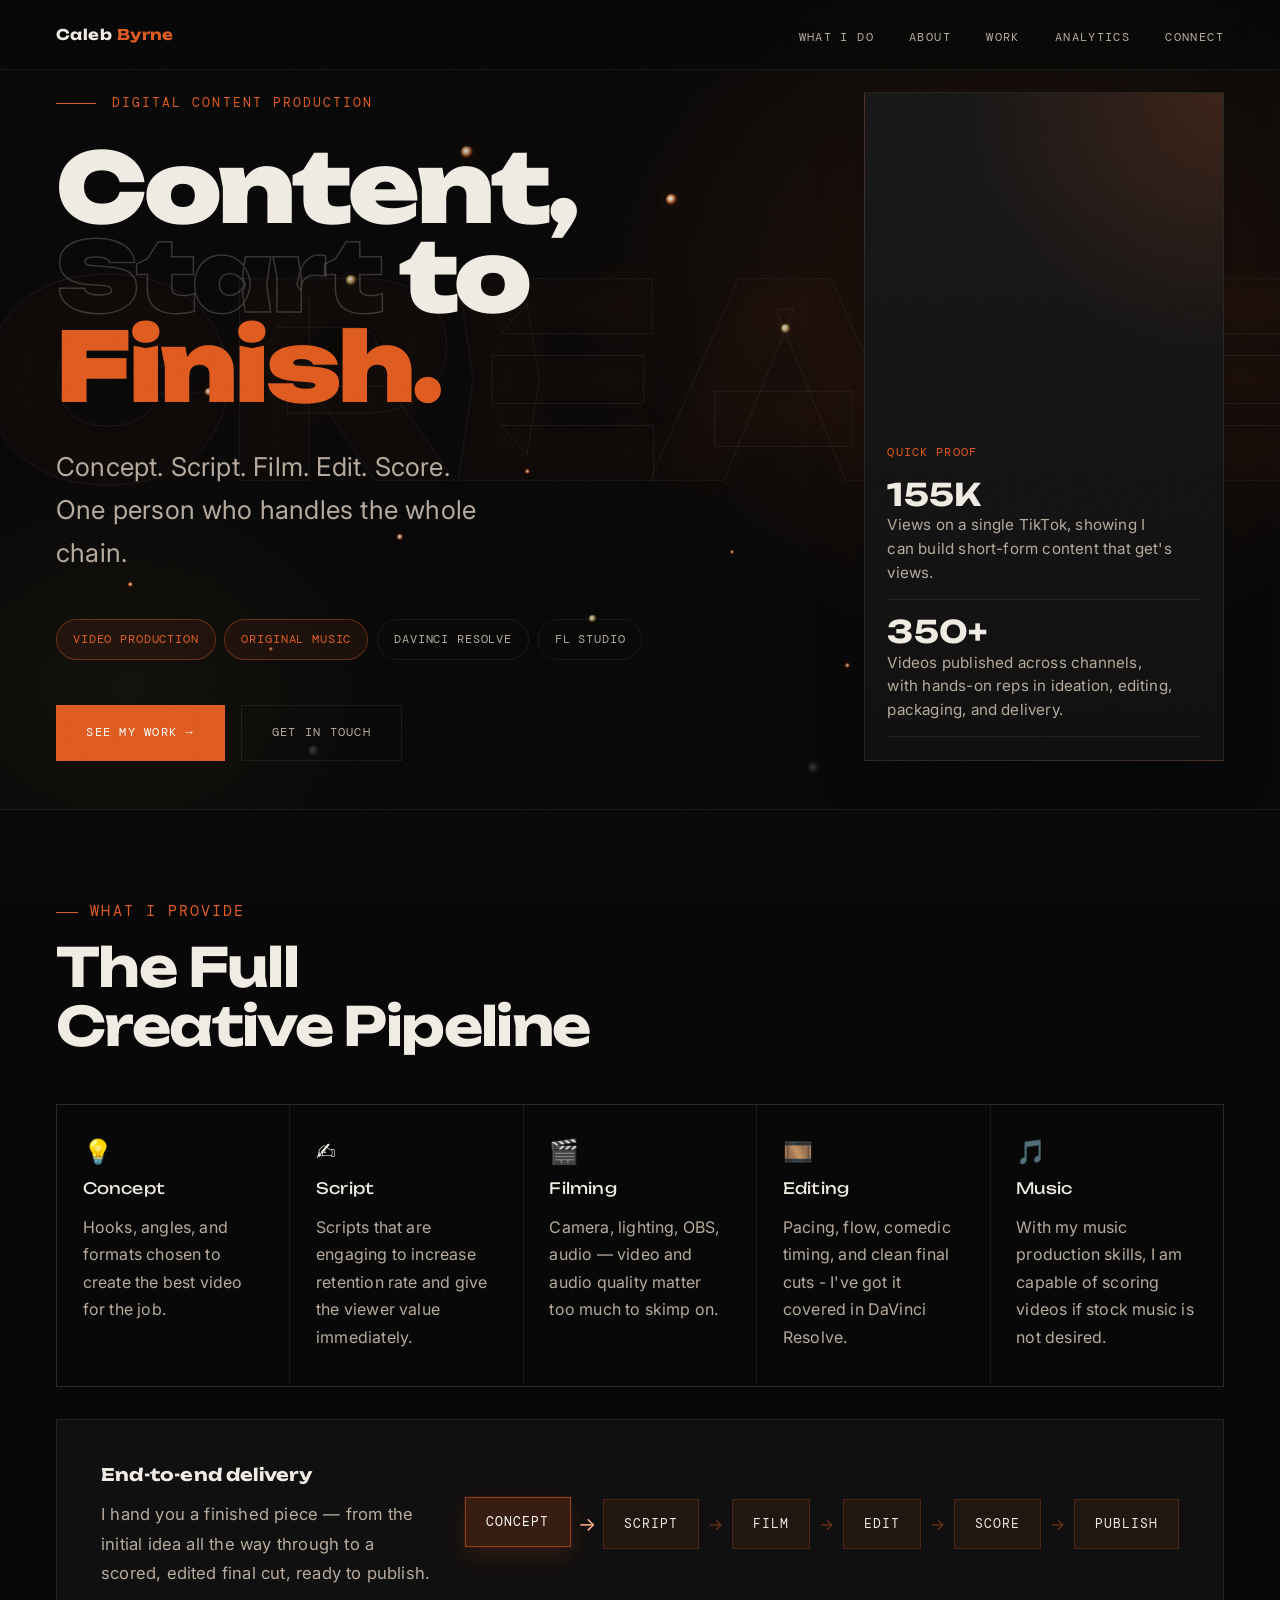
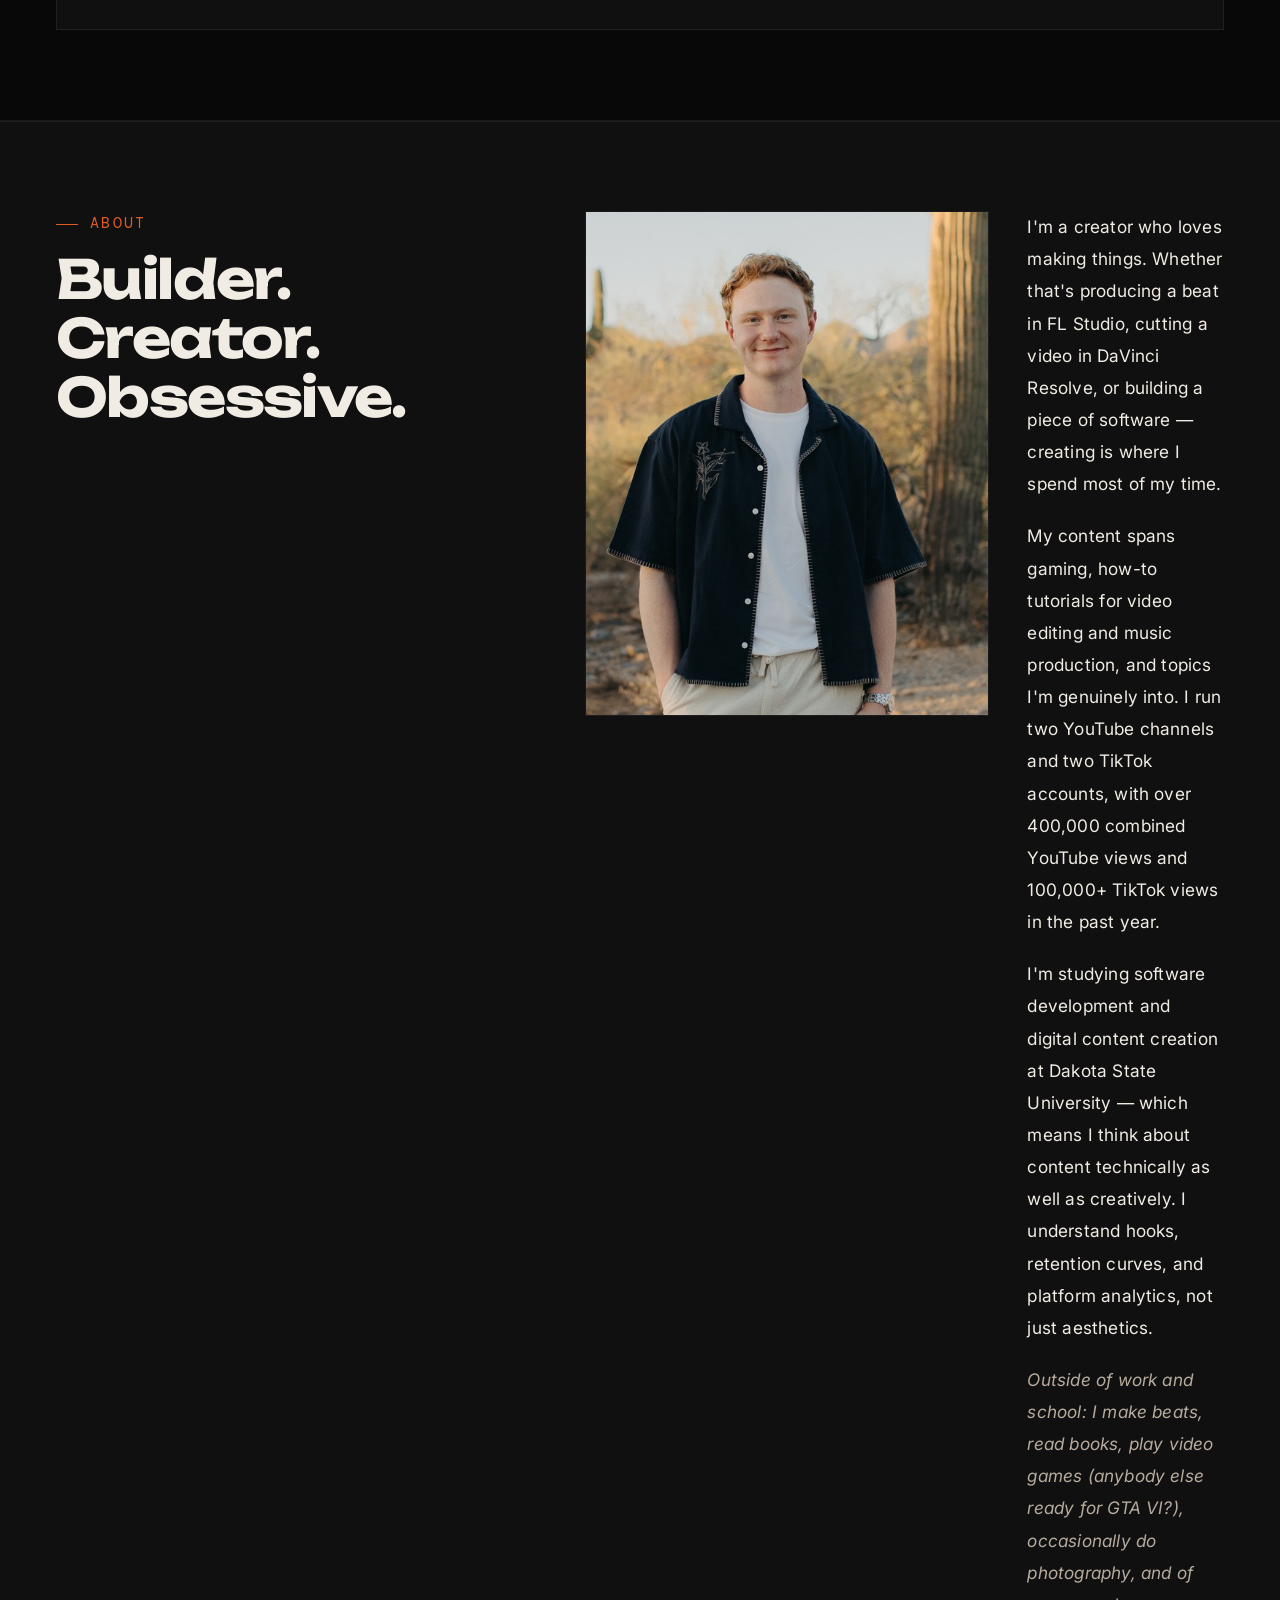
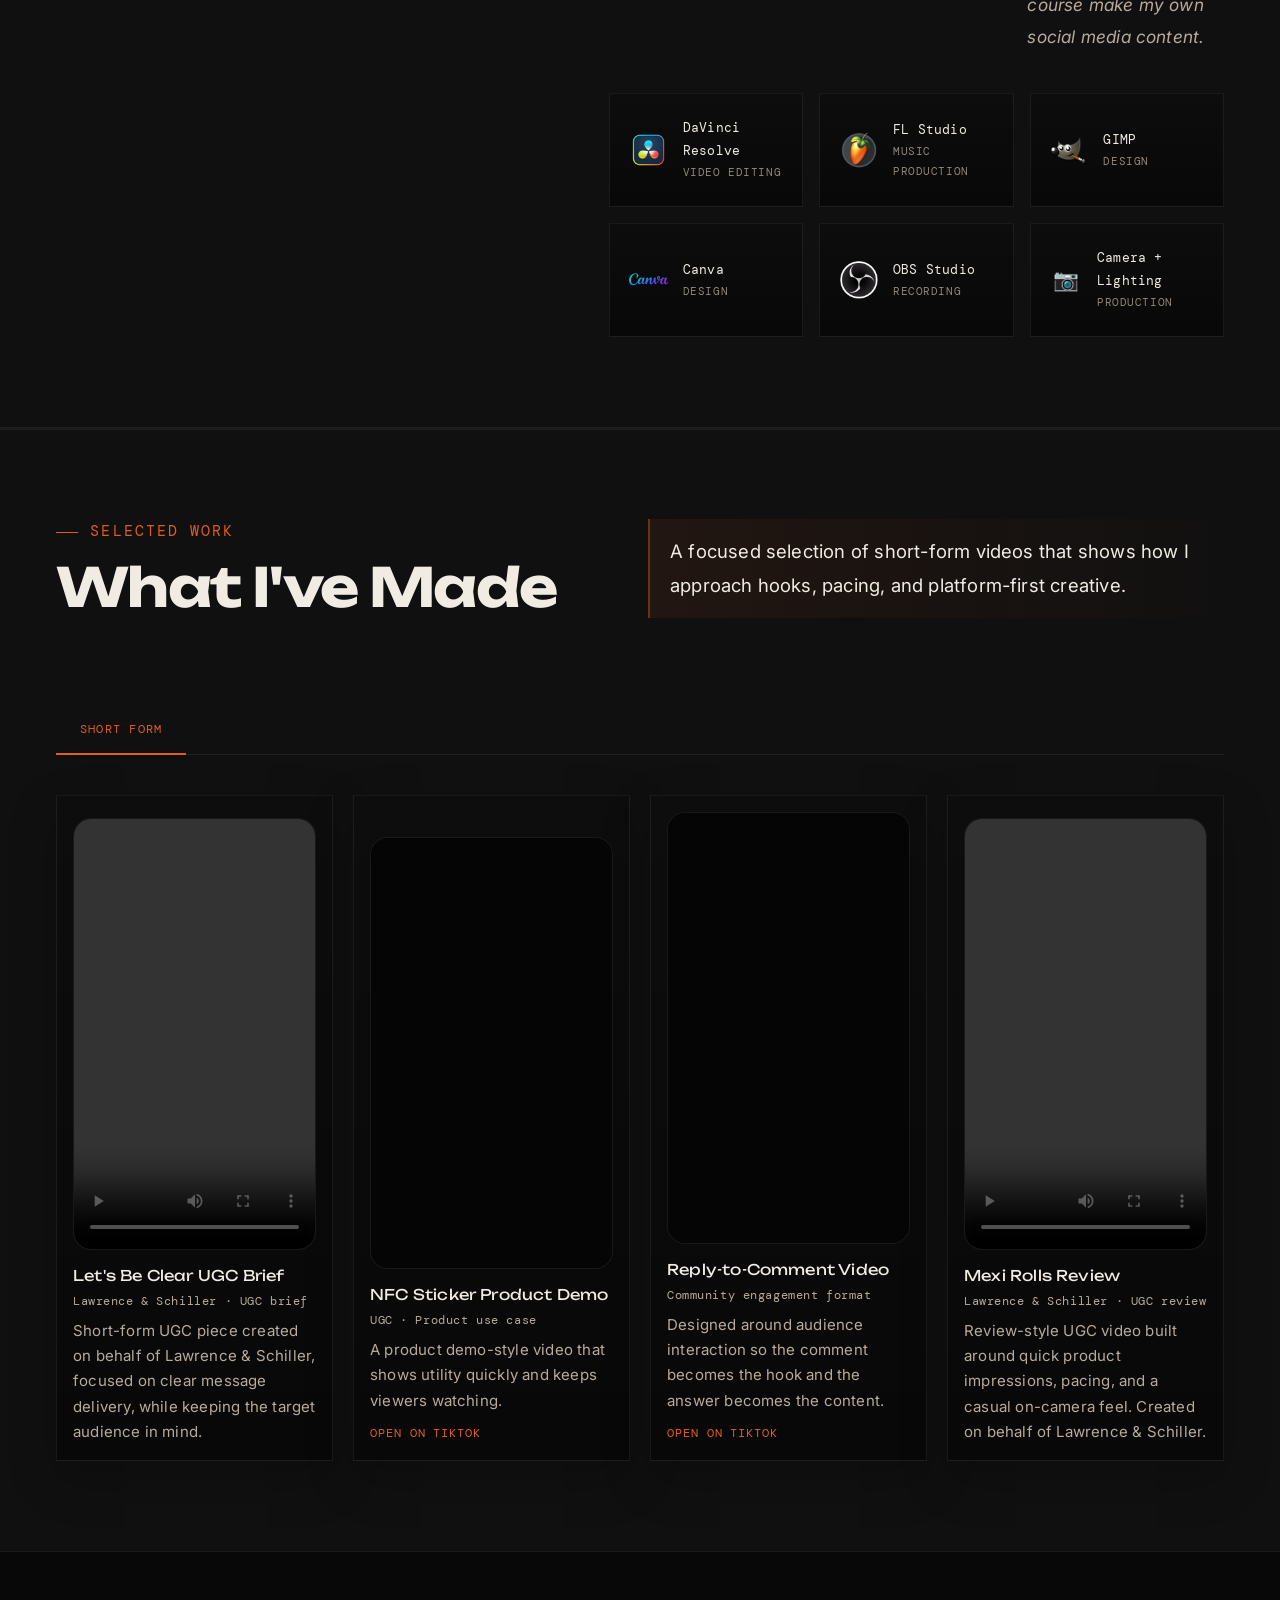
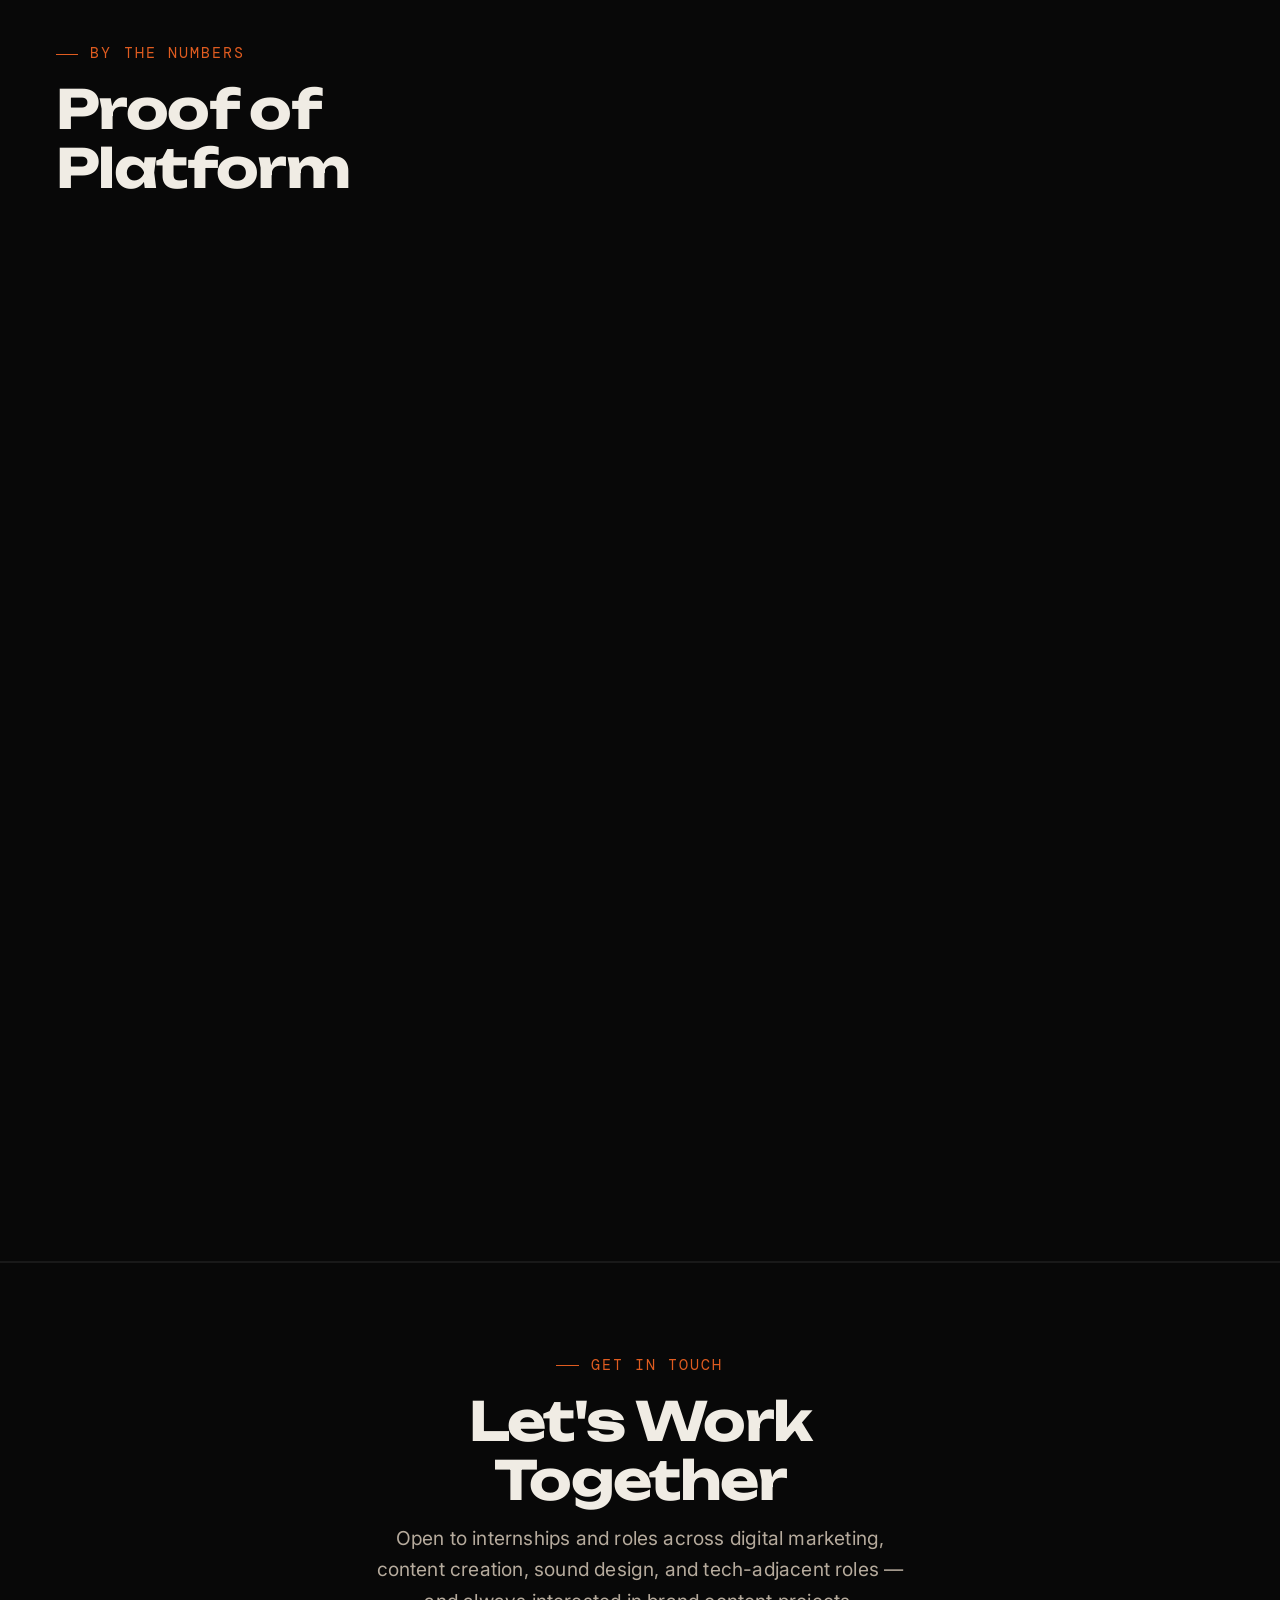
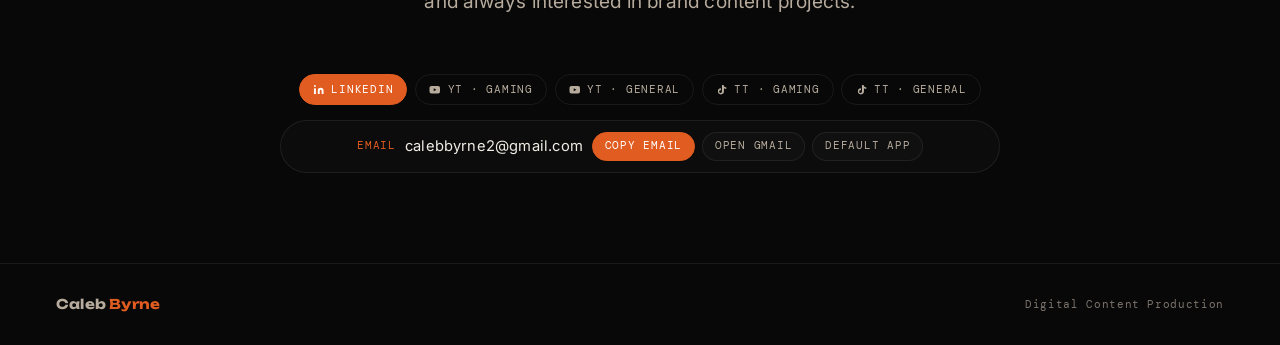
==== commit c1e17bff: "Adjusted a couple things" ====
--- a/caleb-byrne-portfolio.html
+++ b/caleb-byrne-portfolio.html
@@ -209,21 +209,18 @@
         <div class="w-copy">
           <div class="w-title">Let's Be Clear UGC Brief</div>
           <div class="w-meta">Lawrence &amp; Schiller &middot; UGC brief</div>
-          <div class="w-desc">Short-form UGC piece created for a Lawrence &amp; Schiller brief, focused on a clear hook and conversational delivery.</div>
-        </div>
-      </article>
-      <article class="w-card w-card-media">
-        <button
-          class="w-media w-media-video"
-          type="button"
-          data-tiktok-embed
-          data-src="https://www.tiktok.com/player/v1/7506598535257705758?autoplay=1&description=0&music_info=0&rel=0"
-          data-link="https://www.tiktok.com/@byrnecaleb/video/7506598535257705758"
-          data-title="NFC Sticker Product Demo">
-          <span class="w-play-badge">TikTok</span>
-          <span class="w-play-icon">Play</span>
-          <span class="w-play-note">Click to watch</span>
-        </button>
+          <div class="w-desc">Short-form UGC piece created on behalf of Lawrence &amp; Schiller, focused on clear message delivery, while keeping the target audience in mind.</div>
+        </div>
+      </article>
+      <article class="w-card w-card-media">
+        <div class="w-media">
+          <iframe
+            src="https://www.tiktok.com/player/v1/7506598535257705758?autoplay=0&description=0&music_info=0&rel=0"
+            title="NFC Sticker Product Demo"
+            loading="lazy"
+            allowfullscreen>
+          </iframe>
+        </div>
         <div class="w-copy">
           <div class="w-title">NFC Sticker Product Demo</div>
           <div class="w-meta">UGC · Product use case</div>
@@ -232,17 +229,14 @@
         </div>
       </article>
       <article class="w-card w-card-media">
-        <button
-          class="w-media w-media-video"
-          type="button"
-          data-tiktok-embed
-          data-src="https://www.tiktok.com/player/v1/7506650069597310238?autoplay=1&description=0&music_info=0&rel=0"
-          data-link="https://www.tiktok.com/@byrnecaleb/video/7506650069597310238"
-          data-title="Reply-to-Comment Video">
-          <span class="w-play-badge">TikTok</span>
-          <span class="w-play-icon">Play</span>
-          <span class="w-play-note">Click to watch</span>
-        </button>
+        <div class="w-media">
+          <iframe
+            src="https://www.tiktok.com/player/v1/7506650069597310238?autoplay=0&description=0&music_info=0&rel=0"
+            title="Reply-to-Comment Video"
+            loading="lazy"
+            allowfullscreen>
+          </iframe>
+        </div>
         <div class="w-copy">
           <div class="w-title">Reply-to-Comment Video</div>
           <div class="w-meta">Community engagement format</div>
@@ -259,7 +253,7 @@
         <div class="w-copy">
           <div class="w-title">Mexi Rolls Review</div>
           <div class="w-meta">Lawrence &amp; Schiller &middot; UGC review</div>
-          <div class="w-desc">Review-style UGC video built around quick product impressions, pacing, and a casual on-camera feel.</div>
+          <div class="w-desc">Review-style UGC video built around quick product impressions, pacing, and a casual on-camera feel. Created on behalf of Lawrence &amp; Schiller.</div>
         </div>
       </article>
     </div>
@@ -529,45 +523,9 @@
   function switchTab(btn, id) {
     document.querySelectorAll('.tab-btn').forEach(t => t.classList.remove('on'));
     document.querySelectorAll('.panel').forEach(p => p.classList.remove('on'));
-    if (id !== 'tiktoks') resetTikTokEmbeds();
     btn.classList.add('on');
     document.getElementById(id).classList.add('on');
   }
-
-  function createTikTokPreview(button) {
-    button.innerHTML = `
-      <span class="w-play-badge">TikTok</span>
-      <span class="w-play-icon">Play</span>
-      <span class="w-play-note">Click to watch</span>
-      <span class="w-play-fallback">If the embed is blocked, use the Open on TikTok link below.</span>
-    `;
-  }
-
-  function resetTikTokEmbeds(activeButton) {
-    document.querySelectorAll('[data-tiktok-embed]').forEach(button => {
-      if (button !== activeButton && button.classList.contains('is-playing')) {
-        button.classList.remove('is-playing');
-        createTikTokPreview(button);
-      }
-    });
-  }
-
-  document.querySelectorAll('[data-tiktok-embed]').forEach(button => {
-    createTikTokPreview(button);
-    button.addEventListener('click', () => {
-      if (button.classList.contains('is-playing')) return;
-      resetTikTokEmbeds(button);
-      button.classList.add('is-playing');
-      button.innerHTML = `
-        <iframe
-          src="${button.dataset.src}"
-          title="${button.dataset.title}"
-          loading="lazy"
-          allowfullscreen>
-        </iframe>
-      `;
-    });
-  });
 
   const io = new IntersectionObserver((entries) => {
     entries.forEach((e, i) => {
